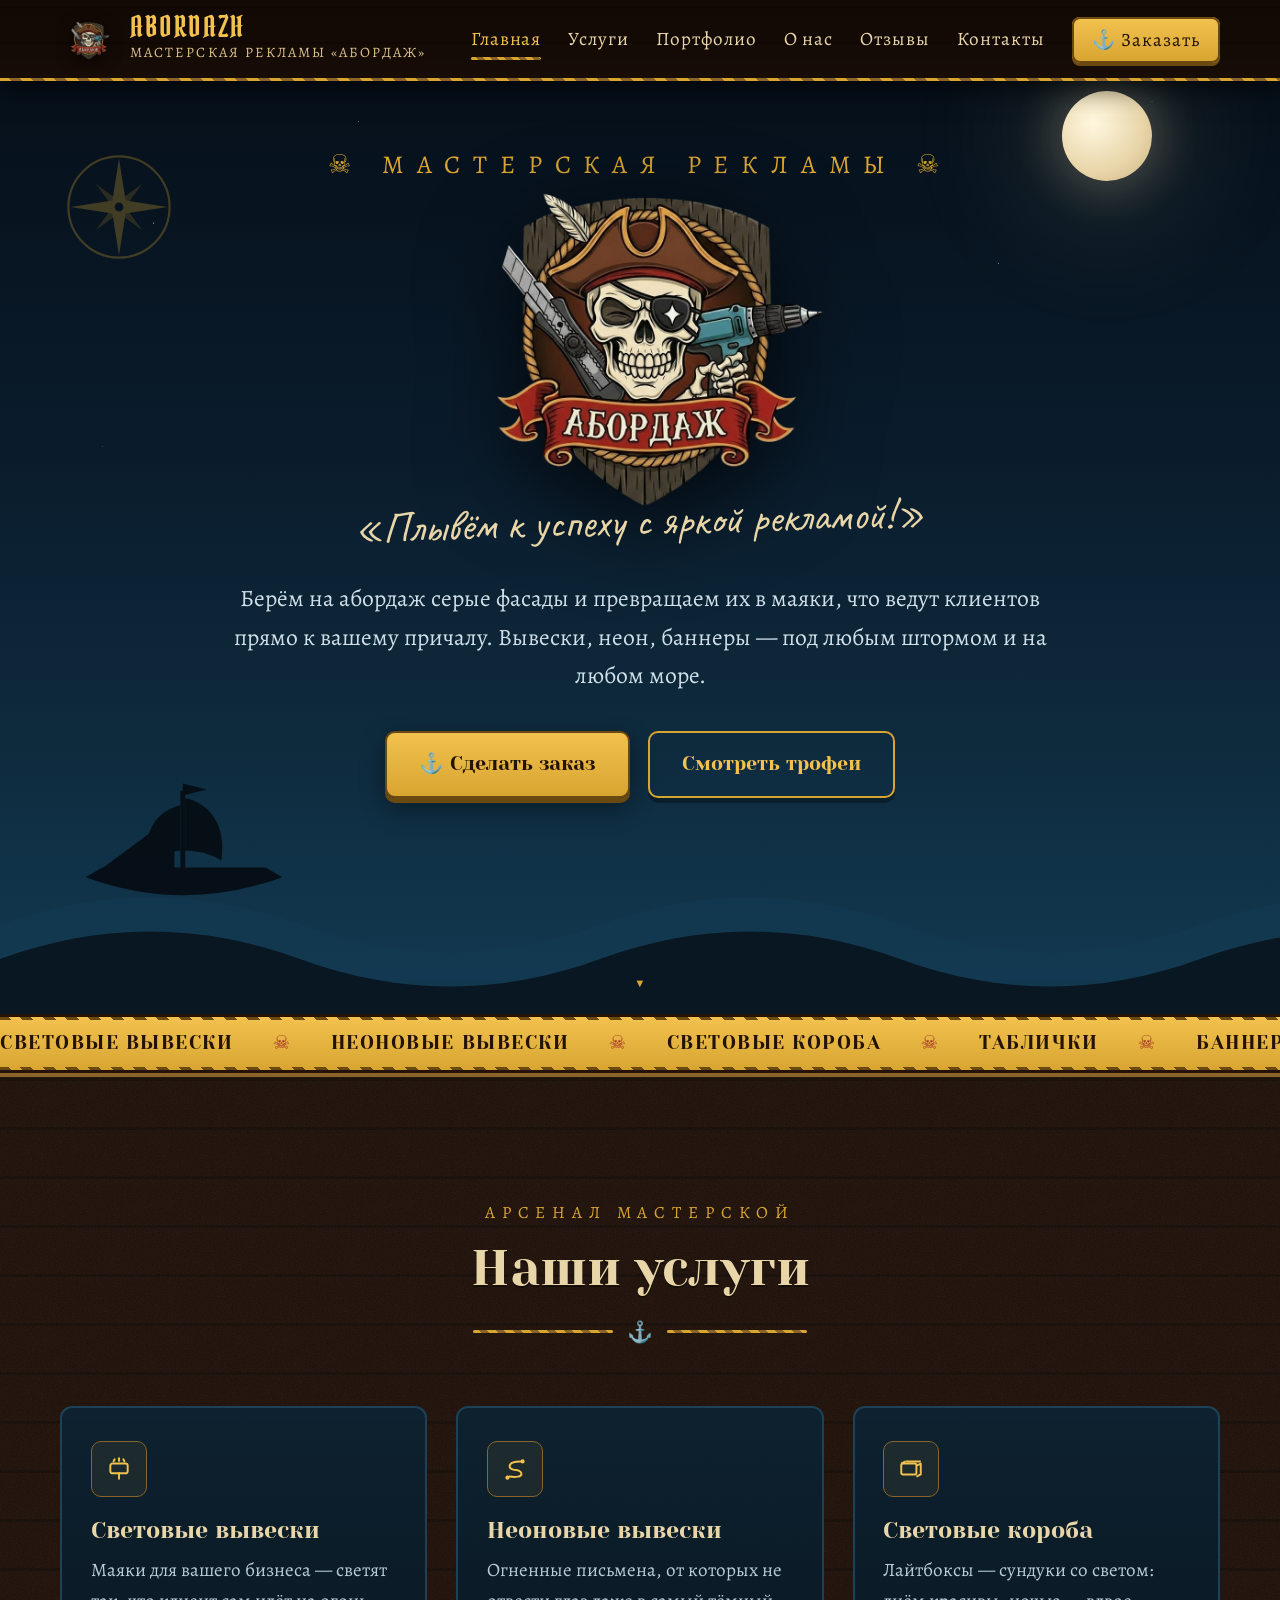
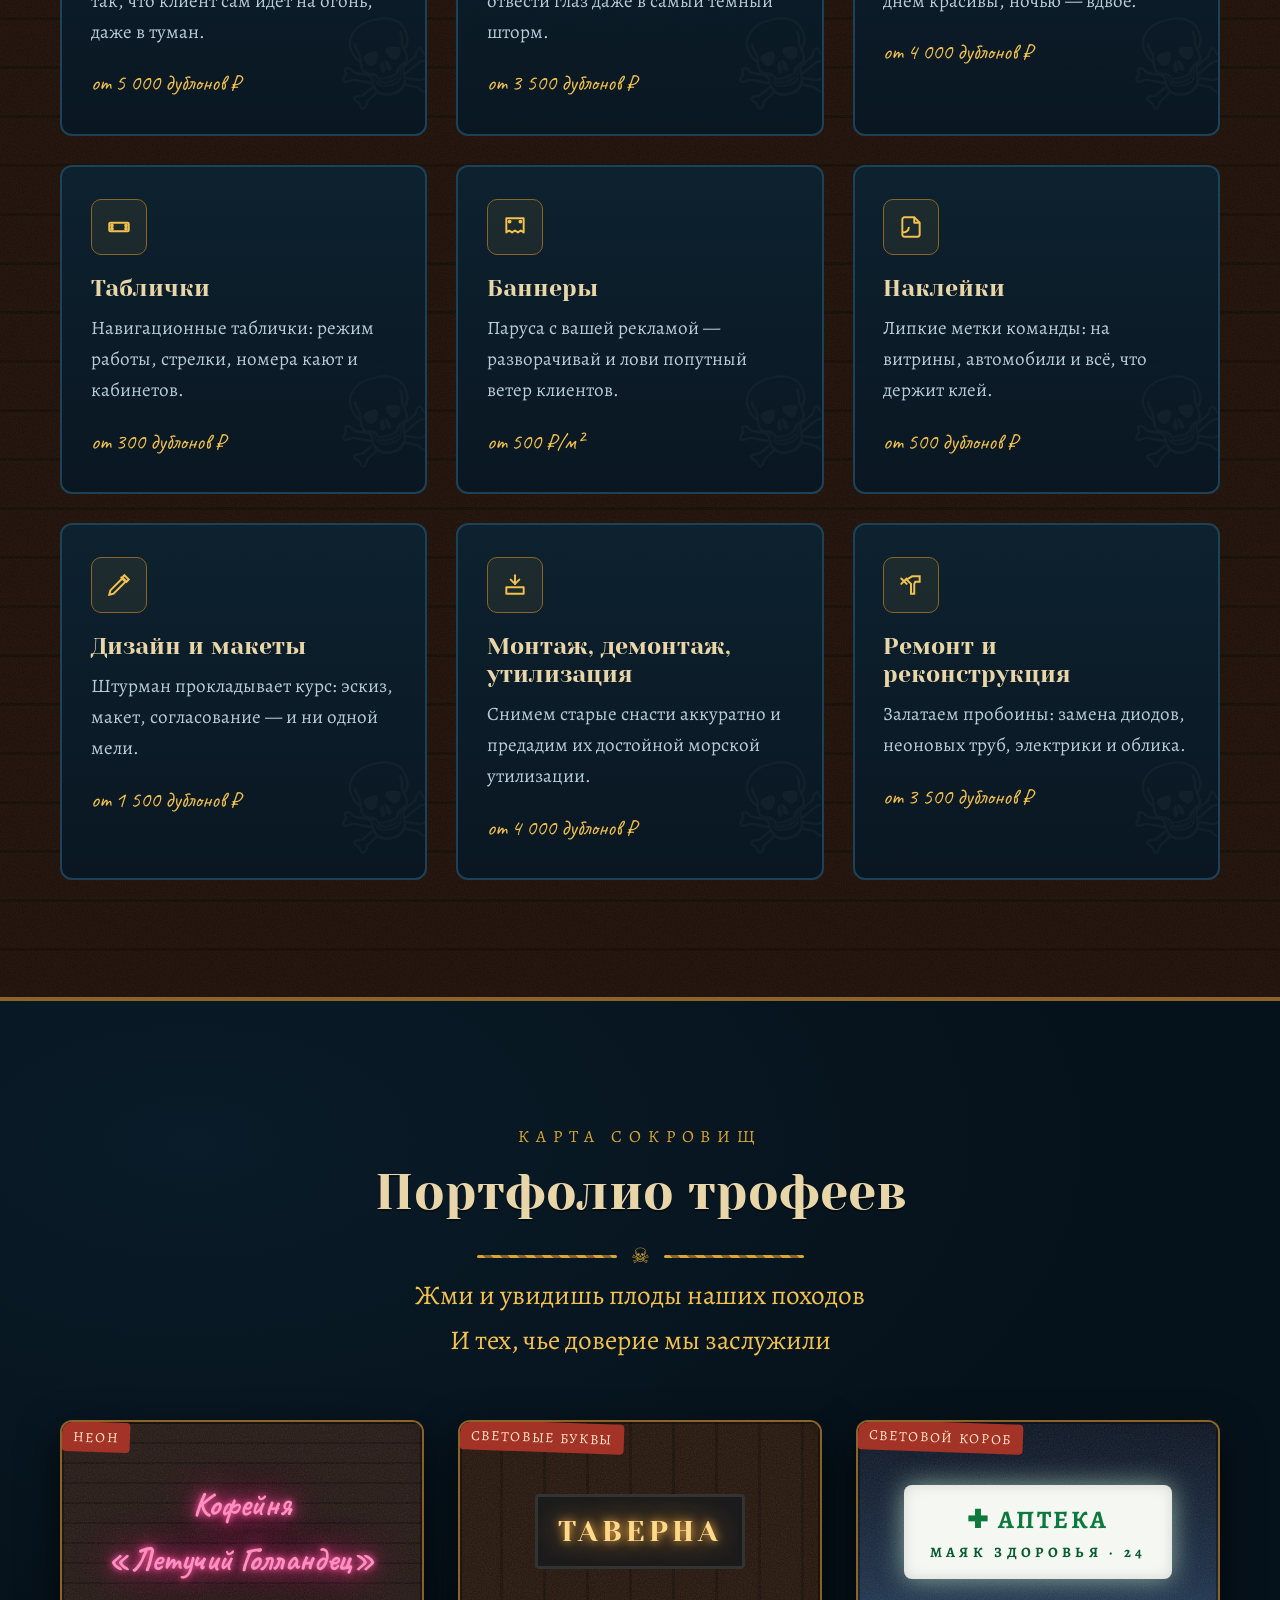
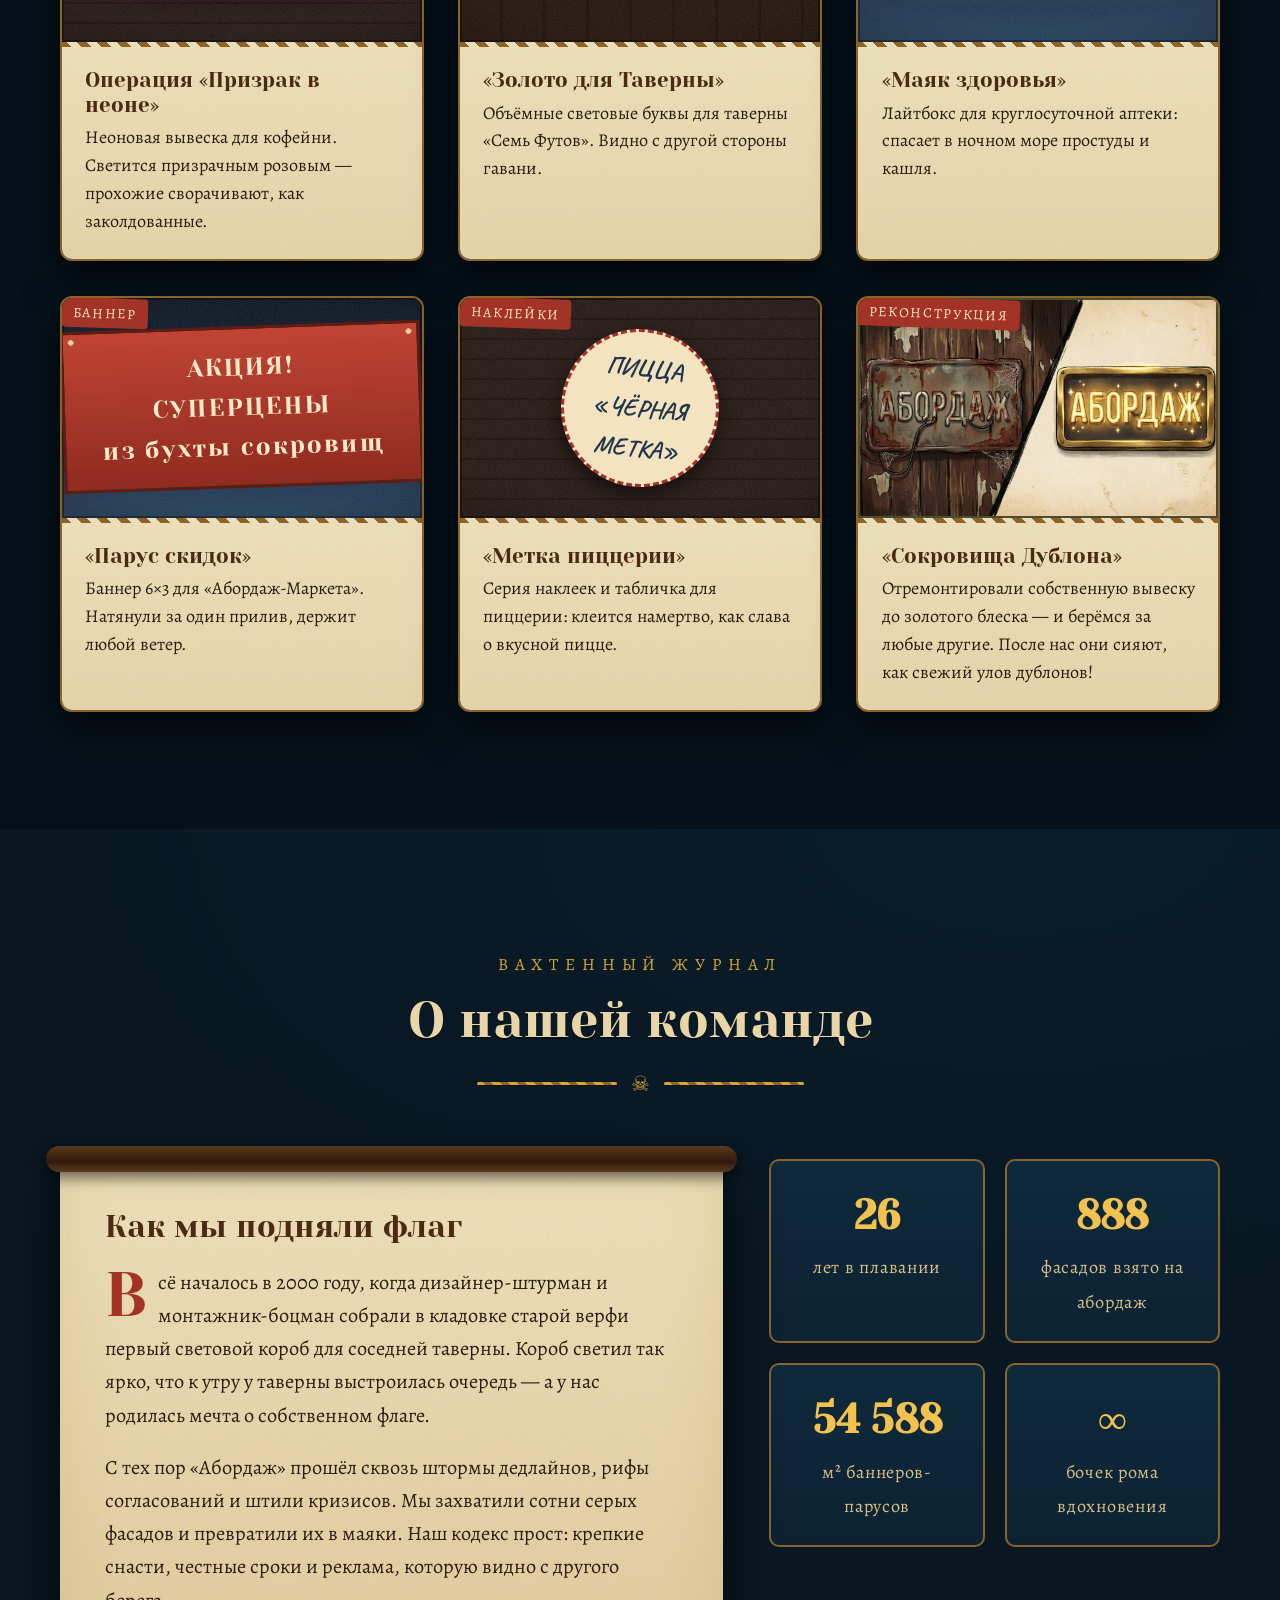
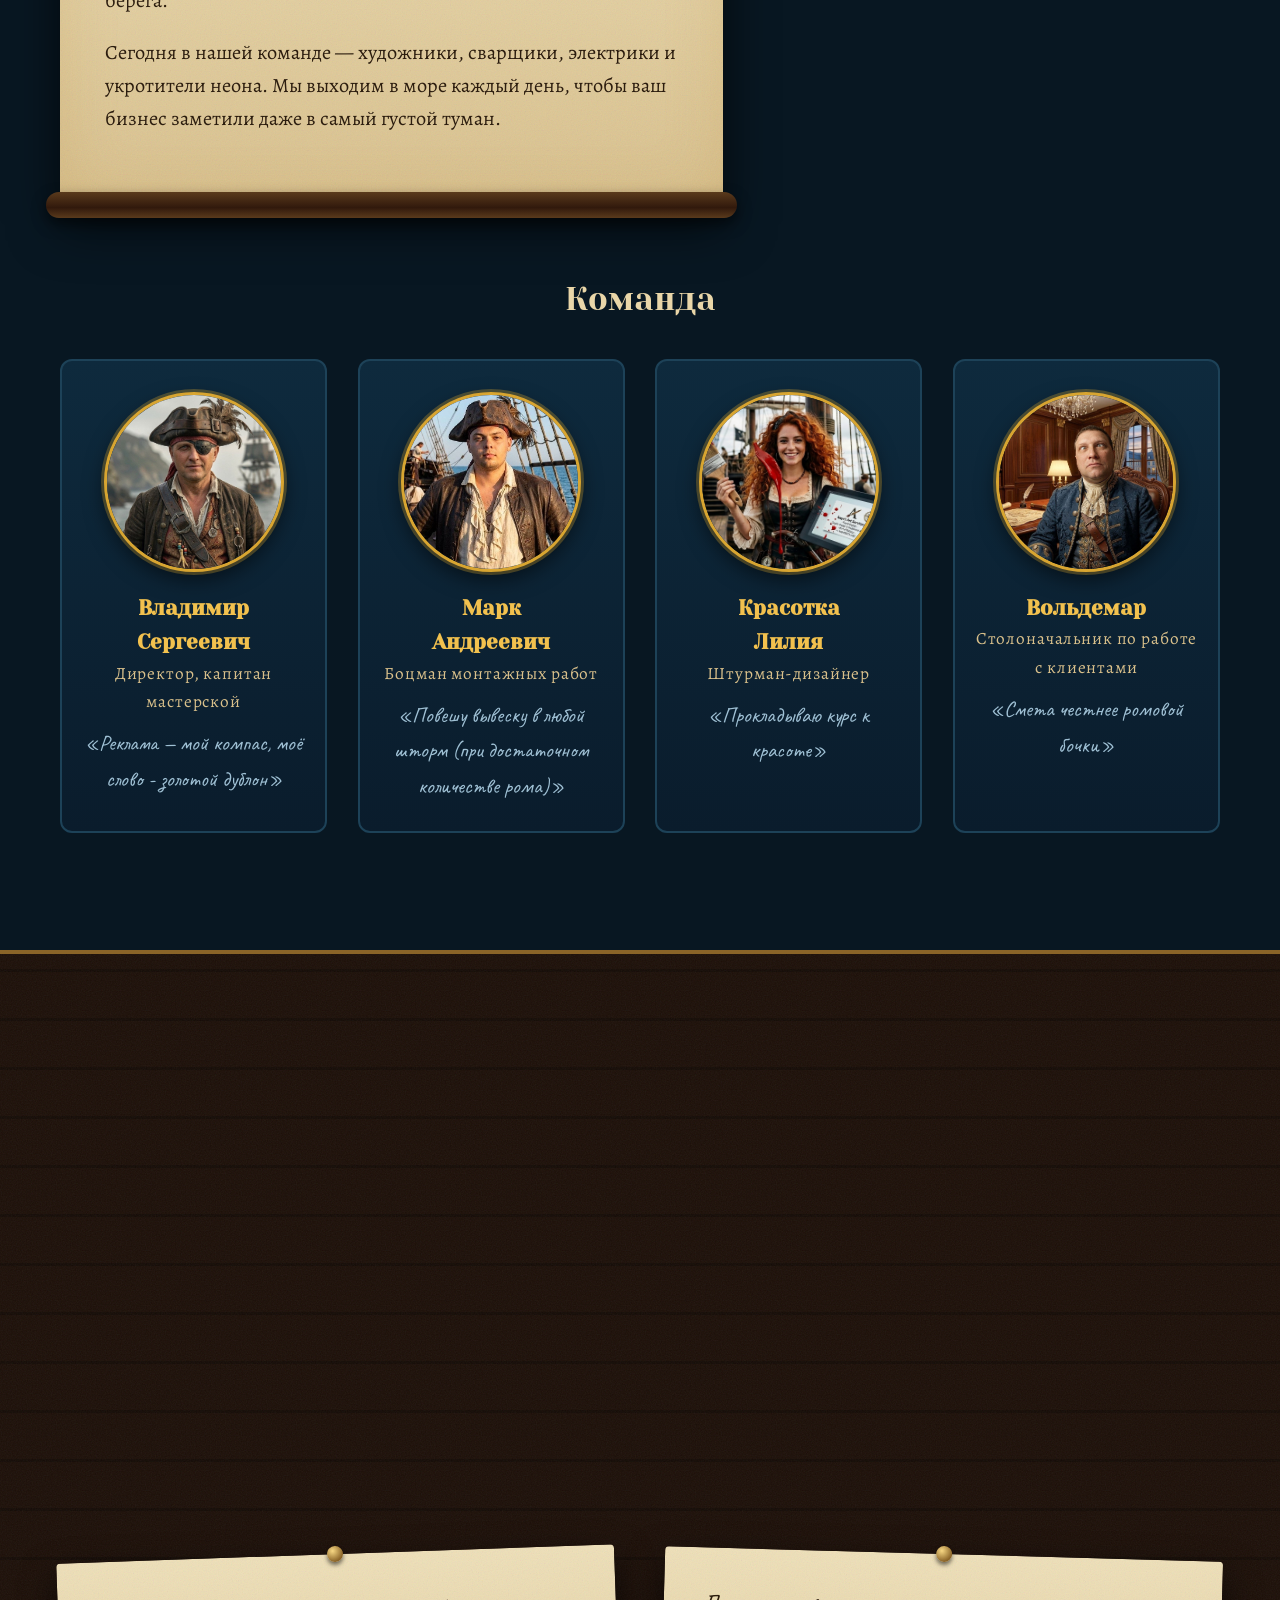
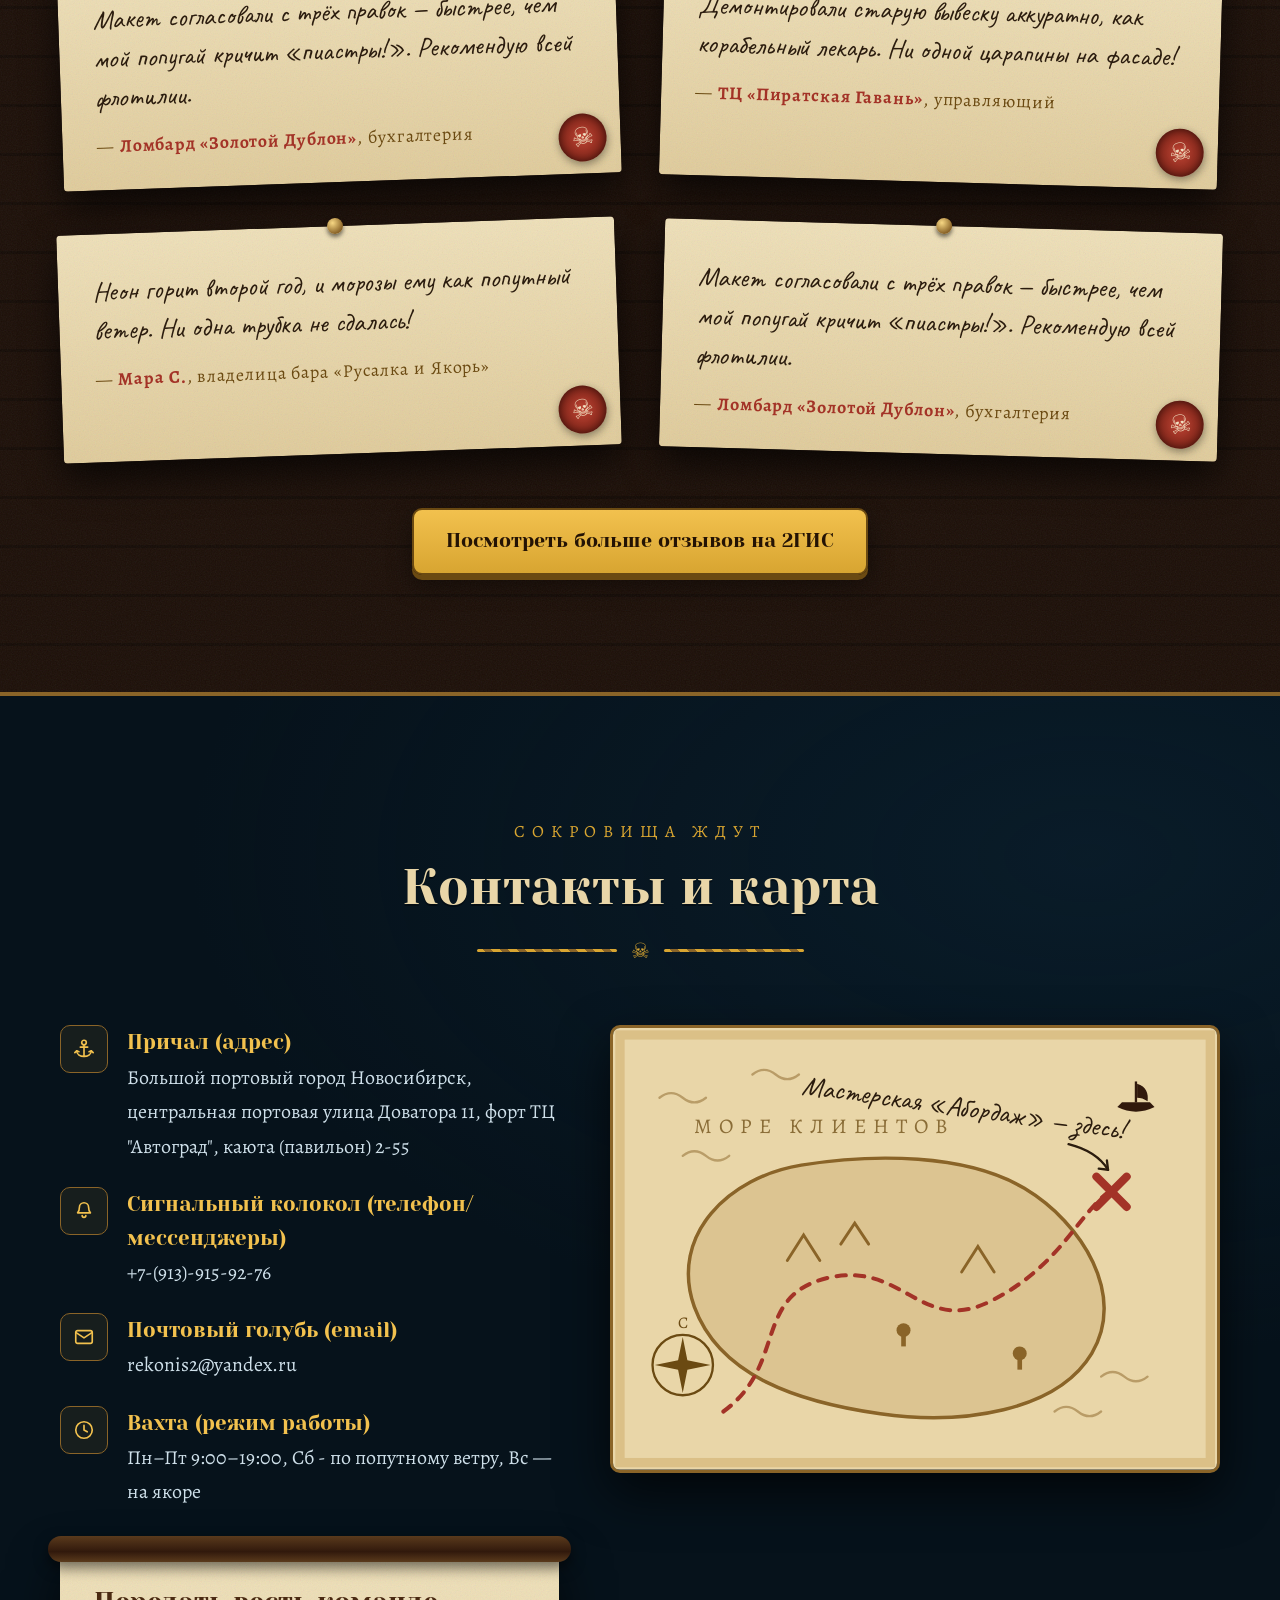
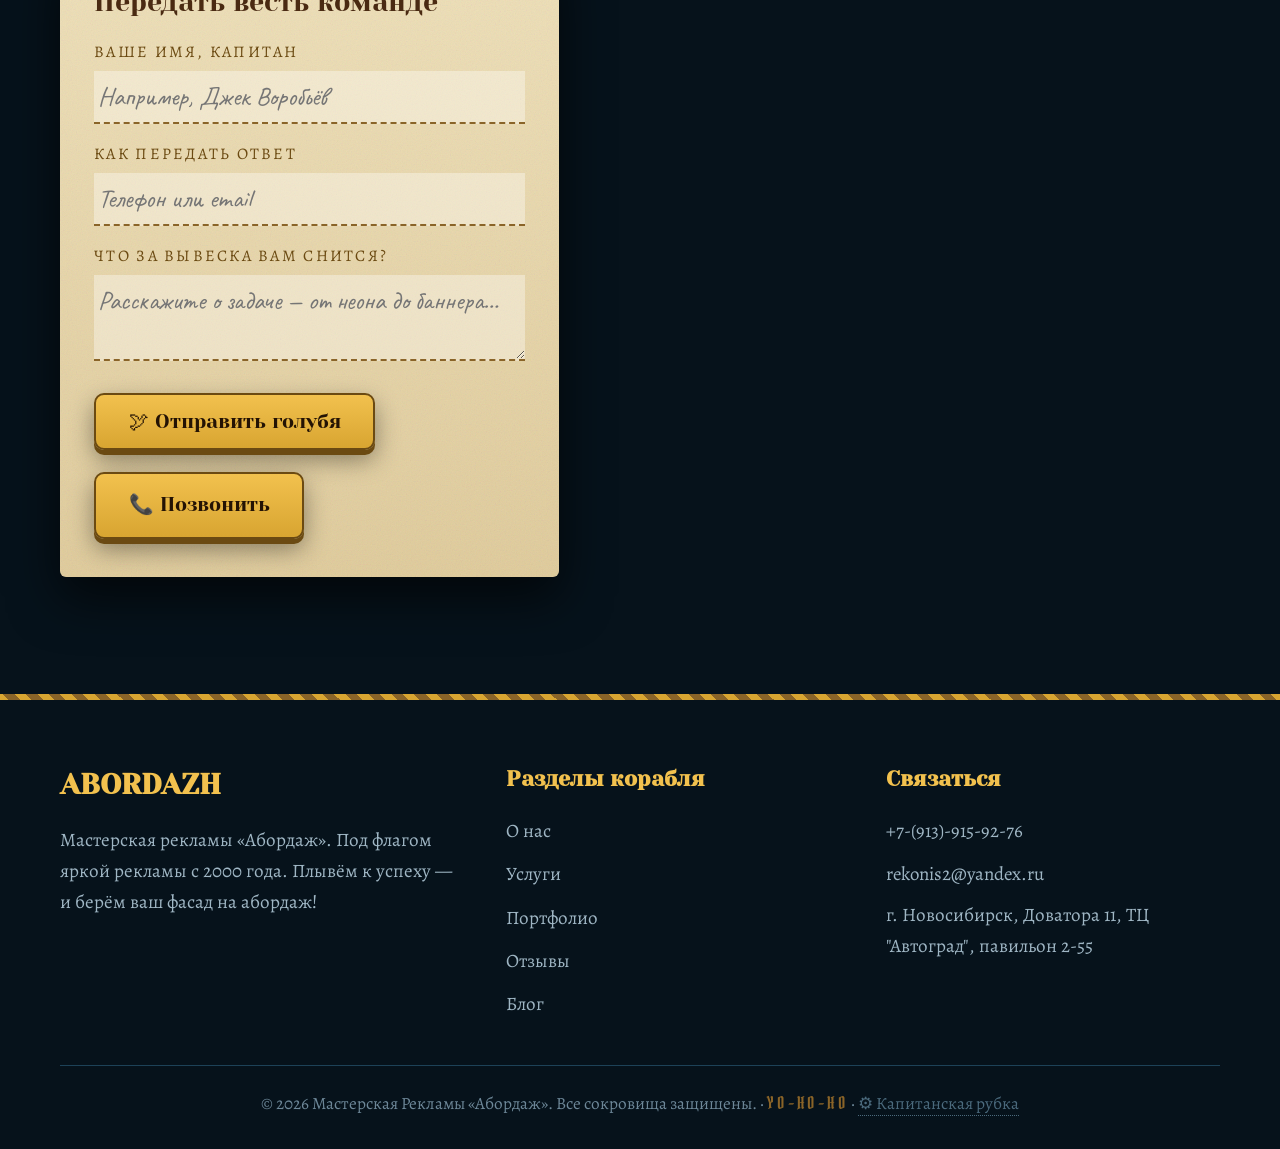
==== index.html @ 094017f4 "fix number in form" ====
<!DOCTYPE html>
<html lang="ru">
<head>
<meta charset="UTF-8">
<meta name="viewport" content="width=device-width, initial-scale=1.0">
<title>Мастерская Рекламы «Абордаж» — Плывём к успеху с яркой рекламой!</title>
<meta name="description" content="Световые вывески, неон, баннеры и дизайн. Мастерская рекламы «Абордаж» — берём ваш фасад на абордаж!">
<link rel="icon" href="img/logo.png">
<link rel="preconnect" href="https://fonts.googleapis.com">
<link rel="preconnect" href="https://fonts.gstatic.com" crossorigin>
<link href="https://fonts.googleapis.com/css2?family=Pirata+One&family=Yeseva+One&family=Alegreya:ital,wght@0,400;0,500;0,700;1,400&family=Caveat:wght@500;700&display=swap" rel="stylesheet">
<link rel="stylesheet" href="css/style.css">
</head>
<body>

<!-- ШАПКА -->
<header class="site-head">
  <nav class="nav container">
    <a href="#home" class="brand" aria-label="Абордаж — на главную">
      <img class="brand-img" src="img/logo.png" alt="Логотип «Абордаж»">
      <span class="brand-txt">
        <span class="brand-latin">ABORDAZH</span>
        <span class="brand-rus">Мастерская рекламы «Абордаж»</span>
      </span>
    </a>
    <button class="burger" id="burger" aria-label="Меню" aria-expanded="false"><span></span><span></span><span></span></button>
    <ul class="menu" id="menu">
      <li><a href="#home">Главная</a></li>
      <li><a href="#services">Услуги</a></li>
      <li><a href="#portfolio">Портфолио</a></li>
      <li><a href="#about">О&nbsp;нас</a></li>
      <li><a href="#reviews">Отзывы</a></li>
      <li><a href="#contacts">Контакты</a></li>
      <li class="menu-cta"><a href="#services">⚓&nbsp;Заказать</a></li>
    </ul>
  </nav>
</header>

<main>
<!-- ГЛАВНАЯ -->
<section class="hero" id="home">
  <div class="moon" aria-hidden="true"></div>
  <svg class="compass-hero" viewBox="0 0 100 100" aria-hidden="true">
    <circle cx="50" cy="50" r="46" fill="none" stroke="#d8a531" stroke-width="2"/>
    <path fill="#d8a531" d="M50 6 56 44 94 50 56 56 50 94 44 56 6 50 44 44Z"/>
    <path fill="#d8a531" opacity=".6" transform="rotate(45 50 50)" d="M50 20 54 46 80 50 54 54 50 80 46 54 20 50 46 46Z"/>
    <circle cx="50" cy="50" r="5" fill="#081722" stroke="#d8a531" stroke-width="2"/>
  </svg>
  <svg class="ship" viewBox="0 0 200 120" aria-hidden="true">
    <g fill="#060d13">
      <path d="M18 86Q100 116 182 86L168 78H32Z"/>
      <rect x="97" y="14" width="4" height="66"/>
      <path d="M101 20c26 6 34 30 30 52-10-6-20-8-30-8z"/>
      <path d="M97 26c-24 6-30 26-27 46 9-5 18-8 27-8z"/>
      <path d="M30 80 92 34V80Z"/>
      <path d="M99 8l20 5-20 5z"/>
    </g>
  </svg>
  <div class="hero-inner container">
    <div class="hero-copy">
      <div class="hero-over">☠&nbsp;Мастерская рекламы&nbsp;☠</div>
      <div class="hero-logo">
        <img src="img/logo.png" alt="Эмблема мастерской «Абордаж»: череп в пиратской шляпе с инструментами">
      </div>
      <p class="hero-slogan">«Плывём к успеху с яркой рекламой!»</p>
      <p class="lead">Берём на абордаж серые фасады и превращаем их в маяки, что ведут клиентов прямо к вашему причалу. Вывески, неон, баннеры — под любым штормом и на любом море.</p>
      <div class="hero-btns">
        <a class="btn" href="#services">⚓ Сделать заказ</a>
        <a class="btn ghost" href="#portfolio">Смотреть трофеи</a>
      </div>
    </div>
  </div>

  <div class="wave back" aria-hidden="true"></div>
  <div class="wave front" aria-hidden="true"></div>
  <div class="scroll-hint" aria-hidden="true">▼</div>
</section>

<!-- Бегущая строка -->
<div class="marquee" aria-hidden="true">
  <div class="marquee-track">
    <div class="marquee-group">
      <span>Световые вывески</span><i>☠</i><span>Неоновые вывески</span><i>☠</i><span>Световые короба</span><i>☠</i>
      <span>Таблички</span><i>☠</i><span>Баннеры</span><i>☠</i><span>Наклейки</span><i>☠</i>
      <span>Дизайн макетов</span><i>☠</i><span>Демонтаж</span><i>☠</i><span>Ремонт и реконструкция</span><i>☠</i>
    </div>
    <div class="marquee-group">
      <span>Световые вывески</span><i>☠</i><span>Неоновые вывески</span><i>☠</i><span>Световые короба</span><i>☠</i>
      <span>Таблички</span><i>☠</i><span>Баннеры</span><i>☠</i><span>Наклейки</span><i>☠</i>
      <span>Дизайн макетов</span><i>☠</i><span>Демонтаж</span><i>☠</i><span>Ремонт и реконструкция</span><i>☠</i>
    </div>
  </div>
</div>

<!-- УСЛУГИ -->
<section class="services" id="services">
  <div class="container">
    <div class="sec-head reveal">
      <span class="overline">арсенал мастерской</span>
      <h2>Наши услуги</h2>
      <div class="orn"><span></span>⚓<span></span></div>
    </div>
    <div class="srv-grid">
      <div class="srv reveal"><div class="ico"><svg width="26" height="26" viewBox="0 0 24 24" fill="none" stroke="currentColor" stroke-width="1.8" stroke-linecap="round"><rect x="4" y="7" width="16" height="9" rx="2"/><line x1="12" y1="16" x2="12" y2="21"/><line x1="8" y1="3" x2="7" y2="5"/><line x1="16" y1="3" x2="17" y2="5"/><line x1="12" y1="2" x2="12" y2="4.5"/></svg></div>
        <h3>Световые вывески</h3><p>Маяки для вашего бизнеса — светят так, что клиент сам идёт на огонь, даже в туман.</p><span class="price">от 5 000 дублонов ₽</span></div>
      <div class="srv reveal d1"><div class="ico"><svg width="26" height="26" viewBox="0 0 24 24" fill="none" stroke="currentColor" stroke-width="1.8" stroke-linecap="round"><path d="M17 5c-6 0-10 1.5-10 4.5S12 13 13 13s5 1 5 3.5S13 20 7 19"/><circle cx="19" cy="5" r="1"/><circle cx="5" cy="20" r="1"/></svg></div>
        <h3>Неоновые вывески</h3><p>Огненные письмена, от которых не отвести глаз даже в самый тёмный шторм.</p><span class="price">от 3 500 дублонов ₽</span></div>
      <div class="srv reveal d2"><div class="ico"><svg width="26" height="26" viewBox="0 0 24 24" fill="none" stroke="currentColor" stroke-width="1.8" stroke-linejoin="round"><rect x="3" y="7" width="14" height="10" rx="1.5"/><path d="M17 9l4-2v10l-4 2"/><line x1="3" y1="7" x2="7" y2="5"/><line x1="7" y1="5" x2="21" y2="5"/></svg></div>
        <h3>Световые короба</h3><p>Лайтбоксы — сундуки со светом: днём красивы, ночью — вдвое.</p><span class="price">от 4 000 дублонов ₽</span></div>
      <div class="srv reveal"><div class="ico"><svg width="26" height="26" viewBox="0 0 24 24" fill="none" stroke="currentColor" stroke-width="1.8"><rect x="3" y="8" width="18" height="8" rx="1"/><circle cx="5.5" cy="10.5" r=".8"/><circle cx="18.5" cy="10.5" r=".8"/><circle cx="5.5" cy="13.5" r=".8"/><circle cx="18.5" cy="13.5" r=".8"/></svg></div>
        <h3>Таблички</h3><p>Навигационные таблички: режим работы, стрелки, номера кают и кабинетов.</p><span class="price">от 300 дублонов ₽</span></div>
      <div class="srv reveal d1"><div class="ico"><svg width="26" height="26" viewBox="0 0 24 24" fill="none" stroke="currentColor" stroke-width="1.8" stroke-linejoin="round"><path d="M4 4h16v13l-2.7-1.8-2.6 1.8-2.7-1.8L9.3 17l-2.6-1.8L4 17z"/><circle cx="7" cy="7" r=".9"/><circle cx="17" cy="7" r=".9"/></svg></div>
        <h3>Баннеры</h3><p>Паруса с вашей рекламой — разворачивай и лови попутный ветер клиентов.</p><span class="price">от 500 ₽/м²</span></div>
      <div class="srv reveal d2"><div class="ico"><svg width="26" height="26" viewBox="0 0 24 24" fill="none" stroke="currentColor" stroke-width="1.8" stroke-linejoin="round"><path d="M4 5a2 2 0 0 1 2-2h9l5 5v11a2 2 0 0 1-2 2H6a2 2 0 0 1-2-2z"/><path d="M15 3v5h5"/><path d="M4 17c4 0 6-2 6-5"/></svg></div>
        <h3>Наклейки</h3><p>Липкие метки команды: на витрины, автомобили и всё, что держит клей.</p><span class="price">от 500 дублонов ₽</span></div>
      <div class="srv reveal"><div class="ico"><svg width="26" height="26" viewBox="0 0 24 24" fill="none" stroke="currentColor" stroke-width="1.8" stroke-linecap="round"><path d="M3 21l4-1 11-11-3-3L4 17z"/><path d="M14 5l3 3"/><path d="M17 3l4 4-2 2-4-4z"/></svg></div>
        <h3>Дизайн и макеты</h3><p>Штурман прокладывает курс: эскиз, макет, согласование — и ни одной мели.</p><span class="price">от 1 500 дублонов ₽</span></div>
      <div class="srv reveal d1"><div class="ico"><svg width="26" height="26" viewBox="0 0 24 24" fill="none" stroke="currentColor" stroke-width="1.8" stroke-linecap="round" stroke-linejoin="round"><path d="M12 3v8"/><path d="M8 7l4 4 4-4"/><path d="M4 14h16v6H4z"/></svg></div>
        <h3>Монтаж, демонтаж, утилизация</h3><p>Снимем старые снасти аккуратно и предадим их достойной морской утилизации.</p><span class="price">от 4 000 дублонов ₽</span></div>
      <div class="srv reveal d2"><div class="ico"><svg width="26" height="26" viewBox="0 0 24 24" fill="none" stroke="currentColor" stroke-width="1.8" stroke-linecap="round"><path d="M13 4h7v5h-4l-1 2v9h-3v-9l-4-4z"/><path d="M3 6l5 5"/><path d="M8 6L3 11"/></svg></div>
        <h3>Ремонт и реконструкция</h3><p>Залатаем пробоины: замена диодов, неоновых труб, электрики и облика.</p><span class="price">от 3 500 дублонов ₽</span></div>
    </div>
  </div>
</section>

<!-- ПОРТФОЛИО -->
<section class="portfolio" id="portfolio">
  <div class="container">
    <div class="sec-head reveal">
      <span class="overline">карта сокровищ</span>
      <h2>Портфолио трофеев</h2>
      <div class="orn"><span></span>☠<span></span></div>
      <a href="https://vk.ru">Жми и увидишь плоды наших походов<br>И тех, чье доверие мы заслужили</a>
    </div>
    <div class="works">
      <a href="#" target="_blank" class="work reveal">
        <span class="tag">Неон</span>
        <div class="scene scene-brick"><div class="sign neon-pink">Кофейня<br>«Летучий Голландец»</div></div>
        <div class="work-cap"><h3>Операция «Призрак в неоне»</h3><p>Неоновая вывеска для кофейни. Светится призрачным розовым — прохожие сворачивают, как заколдованные.</p></div>
      </a>
      <a href="#" target="_blank" class="work reveal d1">
        <span class="tag">Световые буквы</span>
        <div class="scene scene-wood"><div class="sign sign-letters">ТАВЕРНА</div></div>
        <div class="work-cap"><h3>«Золото для Таверны»</h3><p>Объёмные световые буквы для таверны «Семь Футов». Видно с другой стороны гавани.</p></div>
      </a>
      <a href="#" target="_blank" class="work reveal d2">
        <span class="tag">Световой короб</span>
        <div class="scene scene-night"><div class="sign lightbox">✚ АПТЕКА<small>МАЯК ЗДОРОВЬЯ · 24</small></div></div>
        <div class="work-cap"><h3>«Маяк здоровья»</h3><p>Лайтбокс для круглосуточной аптеки: спасает в ночном море простуды и кашля.</p></div>
      </a>
      <a href="#" target="_blank" class="work reveal">
        <span class="tag">Баннер</span>
        <div class="scene scene-night"><div class="sign banner-sign">АКЦИЯ! СУПЕРЦЕНЫ<br>из бухты сокровищ</div></div>
        <div class="work-cap"><h3>«Парус скидок»</h3><p>Баннер 6×3 для «Абордаж-Маркета». Натянули за один прилив, держит любой ветер.</p></div>
      </a>
      <a href="#" target="_blank" class="work reveal d1">
        <span class="tag">Наклейки</span>
        <div class="scene scene-brick"><div class="sign sticker">ПИЦЦА<br>«ЧЁРНАЯ МЕТКА»</div></div>
        <div class="work-cap"><h3>«Метка пиццерии»</h3><p>Серия наклеек и табличка для пиццерии: клеится намертво, как слава о вкусной пицце.</p></div>
      </a>
      <a href="#" target="_blank" class="work reveal d2">
        <span class="tag">Реконструкция</span>
        <img class="srv-img-compare" src="img/repair-compare.jpg" alt="Ремонт и реконструкция вывесок: до и после">
        <div class="work-cap"><h3>«Сокровища Дублона»</h3><p>Отремонтировали собственную вывеску до золотого блеска — и берёмся за любые другие. После нас они сияют, как свежий улов дублонов!</p></div>
      </a>
    </div>
  </div>
</section>

<!-- О НАС -->
<section class="about" id="about">
  <div class="container">
    <div class="sec-head reveal">
      <span class="overline">вахтенный журнал</span>
      <h2>О нашей команде</h2>
      <div class="orn"><span></span>☠<span></span></div>
    </div>
    <div class="about-grid">
      <div class="scroll-paper reveal">
        <h3>Как мы подняли флаг</h3>
        <p>Всё началось в 2000 году, когда дизайнер-штурман и монтажник-боцман собрали в кладовке старой верфи первый световой короб для соседней таверны. Короб светил так ярко, что к утру у таверны выстроилась очередь — а у нас родилась мечта о собственном флаге.</p>
        <p>С тех пор «Абордаж» прошёл сквозь штормы дедлайнов, рифы согласований и штили кризисов. Мы захватили сотни серых фасадов и превратили их в маяки. Наш кодекс прост: крепкие снасти, честные сроки и реклама, которую видно с другого берега.</p>
        <p>Сегодня в нашей команде — художники, сварщики, электрики и укротители неона. Мы выходим в море каждый день, чтобы ваш бизнес заметили даже в самый густой туман.</p>
      </div>
      <div class="stats reveal d1">
        <div class="stat"><b>26</b><span>лет в плавании</span></div>
        <div class="stat"><b>888</b><span>фасадов взято на абордаж</span></div>
        <div class="stat"><b>54 588</b><span>м² баннеров-парусов</span></div>
        <div class="stat"><b>∞</b><span>бочек рома вдохновения</span></div>
      </div>
    </div>

    <h3 class="team-title reveal">Команда</h3>
    <div class="team">
      <div class="mate reveal">
        <div class="avatar-wrapper">
          <img src="/img/captain_avatar.jpg" alt="Владимир Сергеевич" class="avatar-img">
        </div>
        <h4>Владимир Сергеевич</h4>
        <div class="role">Директор, капитан мастерской</div>
        <div class="quote">«Реклама — мой компас, моё слово - золотой дублон»</div>
      </div>
      <div class="mate reveal d1">
        <div class="avatar-wrapper">
          <img src="/img/installer_avatar.jpg" alt="Марк Андреевич" class="avatar-img">
        </div>
        <h4>Марк<br>Андреевич</h4>
        <div class="role">Боцман монтажных работ</div>
        <div class="quote">«Повешу вывеску в любой шторм (при достаточном количестве рома)»</div>
      </div>
      <div class="mate reveal d2">
        <div class="avatar-wrapper">
          <img src="/img/designer_avatar.png" alt="Красотка Лилия" class="avatar-img">
        </div>
        <h4>Красотка<br>Лилия</h4>
        <div class="role">Штурман-дизайнер</div>
        <div class="quote">«Прокладываю курс к красоте»</div>
      </div>
      <div class="mate reveal d3">
        <div class="avatar-wrapper">
          <img src="/img/client_master_avatar.jpg" alt="Вольдемар" class="avatar-img">
        </div>
        <h4>Вольдемар</h4>
        <div class="role">Столоначальник по работе с клиентами</div>
        <div class="quote">«Смета честнее ромовой бочки»</div>
      </div>
    </div>
  </div>
</section>

<!-- ОТЗЫВЫ -->
<section class="reviews" id="reviews">
  <div class="container">
    <div class="sec-head reveal">
      <span class="overline">пиратские записки</span>
      <h2>Отзывы с кораблей клиентов</h2>
      <div class="orn"><span></span>☠<span></span></div>
    </div>
    <div class="notes">
      <blockquote class="note reveal">Ребята взяли мой фасад на абордаж — теперь очередь из клиентов, как за ромовой раздачей в пятницу!
        <span class="who">— <b>И. Флинт</b>, капитан кофейни «Летучий Голландец»</span></blockquote>
      <blockquote class="note reveal d1">Неон горит второй год, и морозы ему как попутный ветер. Ни одна трубка не сдалась!
        <span class="who">— <b>Мара С.</b>, владелица бара «Русалка и Якорь»</span></blockquote>
      <blockquote class="note reveal d2">Макет согласовали с трёх правок — быстрее, чем мой попугай кричит «пиастры!». Рекомендую всей флотилии.
        <span class="who">— <b>Ломбард «Золотой Дублон»</b>, бухгалтерия</span></blockquote>
      <blockquote class="note reveal d3">Демонтировали старую вывеску аккуратно, как корабельный лекарь. Ни одной царапины на фасаде!
        <span class="who">— <b>ТЦ «Пиратская Гавань»</b>, управляющий</span></blockquote>
      <blockquote class="note reveal d1">Неон горит второй год, и морозы ему как попутный ветер. Ни одна трубка не сдалась!
        <span class="who">— <b>Мара С.</b>, владелица бара «Русалка и Якорь»</span></blockquote>
      <blockquote class="note reveal d2">Макет согласовали с трёх правок — быстрее, чем мой попугай кричит «пиастры!». Рекомендую всей флотилии.
        <span class="who">— <b>Ломбард «Золотой Дублон»</b>, бухгалтерия</span></blockquote>
    </div>
    <a class="reviews-more btn" href="https://go.2gis.com/EZPWv" target="_blank">Посмотреть больше отзывов на 2ГИС</a>
  </div>
</section>


<!-- КОНТАКТЫ -->
<section class="contacts" id="contacts">
  <div class="container">
    <div class="sec-head reveal">
      <span class="overline">сокровища ждут</span>
      <h2>Контакты и карта</h2>
      <div class="orn"><span></span>☠<span></span></div>
    </div>
    <div class="con-grid">
      <div class="reveal">
        <ul class="con-list">
          <li><span class="ico"><svg width="22" height="22" viewBox="0 0 24 24" fill="none" stroke="currentColor" stroke-width="1.8" stroke-linecap="round"><circle cx="12" cy="5" r="2.5"/><line x1="12" y1="7.5" x2="12" y2="20"/><line x1="8" y1="10" x2="16" y2="10"/><path d="M4 14c0 4 4 6 8 6s8-2 8-6"/><path d="M4 14l-2 2M4 14l2.5 1M20 14l2 2M20 14l-2.5 1"/></svg></span>
            <div><b>Причал (адрес)</b><span> Большой портовый город Новосибирск, центральная портовая улица Доватора 11, форт ТЦ "Автоград", каюта (павильон) 2-55</span></div></li>
          <li><span class="ico"><svg width="22" height="22" viewBox="0 0 24 24" fill="none" stroke="currentColor" stroke-width="1.8" stroke-linecap="round" stroke-linejoin="round"><path d="M12 3a5 5 0 0 1 5 5c0 4 1.5 5.5 2 6H5c.5-.5 2-2 2-6a5 5 0 0 1 5-5z"/><path d="M10 17a2 2 0 0 0 4 0"/></svg></span>
            <div><b>Сигнальный колокол (телефон/мессенджеры)</b><span>+7-(913)-915-92-76</span></div></li>
          <li><span class="ico"><svg width="22" height="22" viewBox="0 0 24 24" fill="none" stroke="currentColor" stroke-width="1.8" stroke-linejoin="round"><rect x="3" y="5" width="18" height="14" rx="2"/><path d="M3 7l9 6 9-6"/></svg></span>
            <div><b>Почтовый голубь (email)</b><span>rekonis2@yandex.ru</span></div></li>
          <li><span class="ico"><svg width="22" height="22" viewBox="0 0 24 24" fill="none" stroke="currentColor" stroke-width="1.8" stroke-linecap="round"><circle cx="12" cy="12" r="9"/><path d="M12 7v5l3.5 2"/></svg></span>
            <div><b>Вахта (режим работы)</b><span>Пн–Пт 9:00–19:00, Сб - по попутному ветру, Вс — на якоре</span></div></li>
        </ul>
        <form class="con-form" id="conForm" novalidate>
          <h3>Передать весть команде</h3>
          <label for="fName">Ваше имя, капитан</label>
          <input id="fName" type="text" placeholder="Например, Джек Воробьёв" required>
          <label for="fTel">Как передать ответ</label>
          <input id="fTel" type="text" placeholder="Телефон или email" required>
          <label for="fMsg">Что за вывеска вам снится?</label>
          <textarea id="fMsg" placeholder="Расскажите о задаче — от неона до баннера…"></textarea>
          <button class="btn" type="submit">🕊 Отправить голубя</button>
          <a class="btn call-btn" href="tel:+79139159276">📞 Позвонить</a>
          <div class="form-ok" id="formOk">Голубь выпущен! Весть записана в судовой журнал — ответим в течение одного прилива. ⚓</div>
        </form>
      </div>
      <div class="map-wrap reveal d1">
        <svg viewBox="0 0 520 380" role="img" aria-label="Пиратская карта с маршрутом до мастерской «Абордаж»">
          <rect width="520" height="380" fill="#e9d6a8"/>
          <rect x="6" y="6" width="508" height="368" fill="none" stroke="#b98a3c" stroke-width="8" opacity=".3"/>
          <g stroke="#8a6428" stroke-width="2" fill="none" opacity=".5" stroke-linecap="round">
            <path d="M40 60q10-8 20 0t20 0"/><path d="M120 40q10-8 20 0t20 0"/>
            <path d="M60 110q10-8 20 0t20 0"/><path d="M420 300q10-8 20 0t20 0"/>
            <path d="M380 330q10-8 20 0t20 0"/>
          </g>
          <text x="70" y="90" font-family="Alegreya,serif" font-size="18" letter-spacing="6" fill="#6b4a12" opacity=".75">МОРЕ КЛИЕНТОВ</text>
          <path d="M70 240c-22-62 30-112 92-122s142-10 192 20 88 92 58 142-112 62-182 52-138-32-160-92z" fill="#dcc491" stroke="#8a6428" stroke-width="3"/>
          <g stroke="#8a6428" stroke-width="2.5" fill="none" stroke-linecap="round">
            <path d="M150 200l14-22 14 22"/><path d="M196 186l12-18 12 18"/><path d="M300 210l14-22 14 22"/>
          </g>
          <g fill="#8a6428"><circle cx="250" cy="260" r="6"/><rect x="248" y="264" width="4" height="10"/><circle cx="350" cy="280" r="6"/><rect x="348" y="284" width="4" height="10"/></g>
          <path d="M95 330C150 290 120 230 185 215S265 265 325 235 400 160 428 140" fill="none" stroke="#a33327" stroke-width="3.5" stroke-dasharray="8 8" stroke-linecap="round"/>
          <g stroke="#a33327" stroke-width="7" stroke-linecap="round">
            <line x1="416" y1="128" x2="442" y2="154"/><line x1="442" y1="128" x2="416" y2="154"/>
          </g>
          <!-- Подпись сдвинута левее + стрелка к кресту -->
          <text x="300" y="76" text-anchor="middle" font-family="Caveat,cursive" font-size="24" fill="#2b1c0e" transform="rotate(8 300 78)">Мастерская «Абордаж» — здесь!</text>
          <path d="M392 100Q416 106 426 122" fill="none" stroke="#2b1c0e" stroke-width="2" stroke-linecap="round"/>
          <path d="M426 122l-8-1M426 122l-1-8" fill="none" stroke="#2b1c0e" stroke-width="2" stroke-linecap="round"/>
          <g transform="translate(60,290)">
            <circle r="26" fill="none" stroke="#6b4a12" stroke-width="2"/>
            <path fill="#6b4a12" d="M0-24 4-4 24 0 4 4 0 24 -4 4 -24 0 -4-4Z"/>
            <text y="-32" text-anchor="middle" font-family="Alegreya,serif" font-size="14" fill="#6b4a12">С</text>
          </g>
          <g transform="translate(450,60)" fill="#31190c">
            <path d="M-16 8Q0 16 16 8L12 4H-12Z"/><rect x="-1" y="-14" width="2" height="18"/><path d="M1-12c8 2 10 9 9 15-3-2-6-3-9-3z"/>
          </g>
        </svg>
      </div>
    </div>
  </div>
</section>
</main>

<!-- ПОДВАЛ -->
<footer>
  <div class="container">
    <div class="foot-grid">
      <div>
        <h4 class="latin" style="font-size:1.6rem">ABORDAZH</h4>
        <p>Мастерская рекламы «Абордаж». Под флагом яркой рекламы с 2000 года. Плывём к успеху — и берём ваш фасад на абордаж!</p>
      </div>
      <div>
        <h4>Разделы корабля</h4>
        <ul>
          <li><a href="#about">О нас</a></li>
          <li><a href="#services">Услуги</a></li>
          <li><a href="#portfolio">Портфолио</a></li>
          <li><a href="#reviews">Отзывы</a></li>
          <li><a href="#blog">Блог</a></li>
        </ul>
      </div>
      <div>
        <h4>Связаться</h4>
        <ul>
          <li><a href="tel:+79139159276">+7-(913)-915-92-76</a></li>
          <li><a href="mailto:rekonis2@yandex.ru">rekonis2@yandex.ru</a></li>
          <li><p>г. Новосибирск, Доватора 11, ТЦ "Автоград", павильон 2-55</p></li>
        </ul>
      </div>
    </div>
    <div class="foot-bottom">© <span id="year">2026</span> Мастерская Рекламы «Абордаж». Все сокровища защищены. · <span class="latin">YO-HO-HO</span> · <a href="admin.html" class="admin-mini">⚙ Капитанская рубка</a></div>
  </div>
</footer>

<button id="toTop" aria-label="Наверх" title="Поднять якорь!">⚓</button>

<script src="js/main.js?v=2"></script>
</body>
</html>
---- css/style.css ----
/* ============ БАЗА ============ */
:root{
  --sea-950:#06121b; --sea-900:#081722; --sea-800:#0c2231; --sea-700:#123a52;
  --wood-900:#241208; --wood-800:#31190c; --wood-700:#422412;
  --gold:#d8a531; --gold-bright:#f2c14e; --gold-dim:#8a6428;
  --parchment:#e9d6a8; --parchment-dark:#d9c08b; --ink:#2b1c0e;
  --red:#a33327; --red-bright:#c04434;
  --noise:url("data:image/svg+xml,%3Csvg xmlns='http://www.w3.org/2000/svg' width='240' height='240'%3E%3Cfilter id='n'%3E%3CfeTurbulence type='fractalNoise' baseFrequency='0.8' numOctaves='2' stitchTiles='stitch'/%3E%3C/filter%3E%3Crect width='240' height='240' filter='url(%23n)' opacity='0.14'/%3E%3C/svg%3E");
}
*{margin:0;padding:0;box-sizing:border-box}
html{scroll-behavior:smooth;scroll-padding-top:92px;font-size:18px} /* крупный базовый шрифт */
body{font-family:'Alegreya',serif;font-size:1.15rem;color:var(--parchment);background:var(--sea-900);overflow-x:hidden;line-height:1.65}
[hidden]{display:none!important}
::selection{background:var(--gold);color:var(--sea-950)}
::-webkit-scrollbar{width:12px}
::-webkit-scrollbar-track{background:var(--sea-950)}
::-webkit-scrollbar-thumb{background:linear-gradient(var(--gold-dim),var(--wood-800));border-radius:6px;border:2px solid var(--sea-950)}
img,svg{display:block;max-width:100%}
a{color:var(--gold-bright);text-decoration:none}
h1,h2,h3{font-family:'Yeseva One',serif;font-weight:400;line-height:1.2}
.container{width:min(1160px,92%);margin:0 auto}
.latin{font-family:'Pirata One',cursive}

/* Появление при скролле */
.reveal{opacity:0;transform:translateY(28px);transition:opacity .7s ease,transform .7s ease}
.reveal.in{opacity:1;transform:none}
.d1{transition-delay:.1s}.d2{transition-delay:.2s}.d3{transition-delay:.3s}.d4{transition-delay:.4s}

/* Заголовки секций */
.sec-head{text-align:center;margin-bottom:3.2rem}
.sec-head a{font-size:1.5rem;}
.sec-head a:hover{text-decoration: underline;}
.overline{display:inline-block;letter-spacing:.4em;text-transform:uppercase;font-size:.95rem;color:var(--gold);margin-bottom:.6rem}
.sec-head h2{font-size:clamp(1.9rem,4vw,2.8rem);color:var(--parchment);text-shadow:0 2px 0 #00000066}
.orn{display:flex;align-items:center;justify-content:center;gap:14px;margin-top:.9rem;color:var(--gold)}
.orn span{height:3px;width:min(140px,22vw);border-radius:3px;background:repeating-linear-gradient(45deg,var(--gold) 0 6px,var(--gold-dim) 6px 12px)}

/* Кнопки */
.btn{display:inline-block;font-family:'Yeseva One',serif;font-size:1.1rem;color:#241304;
  background:linear-gradient(#f2c14e,#d8a531);border:2px solid #6b4a12;border-radius:10px;
  padding:.85rem 1.8rem;box-shadow:0 5px 0 #6b4a12,0 10px 24px #00000066;cursor:pointer;
  transition:transform .18s ease,box-shadow .18s ease,filter .18s ease}
.btn:hover{transform:translateY(3px) rotate(-1deg);box-shadow:0 2px 0 #6b4a12,0 6px 16px #00000066;filter:brightness(1.06)}
.btn.ghost{background:transparent;color:var(--gold-bright);border-color:var(--gold);box-shadow:0 5px 0 #00000055}
.btn.ghost:hover{box-shadow:0 2px 0 #00000055;background:#d8a53114}

/* ============ ШАПКА ============ */
.site-head{position:fixed;inset:0 0 auto 0;z-index:100;
  background:linear-gradient(#000000a8,#00000088),repeating-linear-gradient(0deg,var(--wood-800) 0 34px,var(--wood-900) 34px 36px);
  border-bottom:3px solid var(--gold-dim);box-shadow:0 6px 24px #000000aa}
.site-head::after{content:'';position:absolute;left:0;right:0;bottom:-3px;height:3px;
  background:repeating-linear-gradient(45deg,var(--gold) 0 8px,var(--gold-dim) 8px 16px)}
.nav{display:flex;align-items:center;justify-content:space-between;gap:1rem;padding:.6rem 0}
.brand{display:flex;align-items:center;gap:.8rem}
.brand-img{width:56px;height:56px;object-fit:contain;transition:transform .35s ease;filter:drop-shadow(0 4px 8px #000a)}
.brand:hover .brand-img{transform:rotate(-8deg) scale(1.08)}
.brand-latin{display:block;font-family:'Pirata One',cursive;font-size:1.6rem;color:var(--gold-bright);letter-spacing:.06em;line-height:1}
.brand-rus{display:block;font-size:.8rem;letter-spacing:.14em;text-transform:uppercase;color:var(--parchment-dark)}
.menu{display:flex;align-items:center;gap:1.5rem;list-style:none}
.menu a{position:relative;color:var(--parchment);font-size:1.05rem;letter-spacing:.05em;padding:.3rem 0;transition:color .25s}
.menu a::after{content:'';position:absolute;left:0;bottom:-2px;height:3px;width:0;border-radius:2px;
  background:repeating-linear-gradient(45deg,var(--gold) 0 5px,var(--gold-dim) 5px 10px);transition:width .3s ease}
.menu a:hover,.menu a.active{color:var(--gold-bright)}
.menu a:hover::after,.menu a.active::after{width:100%}
.menu .menu-cta a{color:#241304;background:linear-gradient(#f2c14e,#d8a531);padding:.45rem 1rem;border-radius:8px;border:2px solid #6b4a12;box-shadow:0 3px 0 #6b4a12}
.menu .menu-cta a::after{display:none}
.menu .menu-cta a:hover{transform:translateY(2px);box-shadow:0 1px 0 #6b4a12}
.burger{display:none;background:none;border:none;cursor:pointer;width:42px;height:36px;flex-direction:column;justify-content:center;gap:6px}
.burger span{display:block;height:3px;width:100%;background:var(--gold-bright);border-radius:2px;transition:.3s}
.burger.open span:nth-child(1){transform:translateY(9px) rotate(45deg)}
.burger.open span:nth-child(2){opacity:0}
.burger.open span:nth-child(3){transform:translateY(-9px) rotate(-45deg)}

/* ============ ГЛАВНАЯ ============ */
.hero{position:relative;min-height:100svh;display:flex;align-items:center;overflow:hidden;
  background:
    radial-gradient(1.5px 1.5px at 12% 22%,#ffffffcc,transparent 60%),
    radial-gradient(1px 1px at 28% 12%,#ffffff99,transparent 60%),
    radial-gradient(1.5px 1.5px at 44% 30%,#ffffff77,transparent 60%),
    radial-gradient(1px 1px at 63% 16%,#ffffffaa,transparent 60%),
    radial-gradient(1.5px 1.5px at 78% 26%,#ffffff88,transparent 60%),
    radial-gradient(1px 1px at 90% 10%,#ffffffbb,transparent 60%),
    radial-gradient(1px 1px at 8% 44%,#ffffff66,transparent 60%),
    radial-gradient(1px 1px at 55% 40%,#ffffff55,transparent 60%),
    linear-gradient(#050d16 0%,#0a1c2c 45%,#0e2a3d 72%,#123a52 100%)}
.moon{position:absolute;top:9%;right:10%;width:90px;height:90px;border-radius:50%;
  background:radial-gradient(circle at 35% 35%,#fff8e0,#e8d5a9 60%,#cbb27f);
  box-shadow:0 0 40px 14px #e8d5a933,0 0 120px 50px #e8d5a91a}
/* Двухколоночный герой: большой логотип слева */
.hero-inner{position:relative;z-index:3;display:flex;flex-direction:column;text-align:center;
  gap:3rem;align-items:center;padding:8rem 0 12rem}
.hero-logo {display:flex;align-items:center;justify-content:center;max-width:470px;max-height:300px;margin-inline:auto;}
.hero-logo img{min-width:340px;height:340px;width:100%;object-fit:cover;filter:drop-shadow(0 24px 44px #000000b3)}
.hero-over{font-size:clamp(1.25rem,2vw,2rem);letter-spacing:.5em;text-transform:uppercase;color:var(--gold); text-align: center;}
.hero-latin{font-family:'Pirata One',cursive;font-size:clamp(1.1rem,2.6vw,1.5rem);letter-spacing:.35em;color:var(--gold-dim);margin-top:1.2rem}
.hero h1{font-size:clamp(3.4rem,9vw,6.6rem);letter-spacing:.06em;margin:.2rem 0 .4rem;
  background:linear-gradient(#f7d783,#d8a531 55%,#9c7422);-webkit-background-clip:text;background-clip:text;color:transparent;
  filter:drop-shadow(0 4px 0 #00000088) drop-shadow(0 0 30px #d8a53133)}
.hero-slogan{font-family:'Caveat',cursive;font-size:clamp(1.7rem,3.4vw,2.4rem);color:var(--parchment);transform:rotate(-1.5deg)}
.hero p.lead{max-width:840px;margin:1.2rem 0 2rem;font-size:clamp(1rem,2vw,1.3rem);color:#cfe0ea;}
.hero-btns{display:flex;justify-content:center;gap:1rem;flex-wrap:wrap}
.ship{position:absolute;bottom:96px;left:5%;width:min(240px,30vw);z-index:2;opacity:.92;animation:bob 6s ease-in-out infinite}
@keyframes bob{0%,100%{transform:translateY(0) rotate(-1.5deg)}50%{transform:translateY(-12px) rotate(1.5deg)}}
.compass-hero{position:absolute;top:15%;left:5%;width:110px;opacity:.28;animation:spin 60s linear infinite}
@keyframes spin{to{transform:rotate(360deg)}}
.wave{position:absolute;left:0;right:0;bottom:0;height:110px;background-repeat:repeat-x;background-size:1200px 110px;pointer-events:none}
.wave.back{bottom:34px;opacity:.55;animation:waveMove 17s linear infinite;
  background-image:url("data:image/svg+xml,%3Csvg xmlns='http://www.w3.org/2000/svg' viewBox='0 0 1200 120' preserveAspectRatio='none'%3E%3Cpath d='M0 60C100 20 200 20 300 60S500 100 600 60 800 20 900 60 1100 100 1200 60V120H0Z' fill='%23123a52'/%3E%3C/svg%3E")}
.wave.front{z-index:2;animation:waveMove 10s linear infinite reverse;
  background-image:url("data:image/svg+xml,%3Csvg xmlns='http://www.w3.org/2000/svg' viewBox='0 0 1200 120' preserveAspectRatio='none'%3E%3Cpath d='M0 60C100 20 200 20 300 60S500 100 600 60 800 20 900 60 1100 100 1200 60V120H0Z' fill='%23081722'/%3E%3C/svg%3E")}
@keyframes waveMove{to{background-position-x:-1200px}}
.scroll-hint{position:absolute;bottom:14px;left:50%;transform:translateX(-50%);z-index:3;color:var(--gold);font-size:1.3rem;animation:hint 1.6s ease-in-out infinite}
@keyframes hint{0%,100%{transform:translate(-50%,0)}50%{transform:translate(-50%,8px)}}

/* ============ Бегущая строка ============ */
.marquee{background:linear-gradient(#f2c14e,#d8a531);border-block:3px solid var(--wood-900);overflow:hidden;padding:.6rem 0;position:relative}
.marquee::before,.marquee::after{content:'';position:absolute;left:0;right:0;height:3px;background:repeating-linear-gradient(45deg,#6b4a12 0 8px,transparent 8px 16px)}
.marquee::before{top:0}.marquee::after{bottom:0}
.marquee-track{display:flex;width:max-content;animation:mar 32s linear infinite}
.marquee:hover .marquee-track{animation-play-state:paused}
.marquee-group{display:flex;align-items:center;gap:2.2rem;padding-right:2.2rem;white-space:nowrap;
  font-family:'Yeseva One',serif;color:#241304;font-size:1.05rem;letter-spacing:.08em;text-transform:uppercase}
.marquee-group i{font-style:normal;color:var(--red)}
@keyframes mar{to{transform:translateX(-50%)}}

/* ============ О НАС ============ */
.about{padding:6.5rem 0;background:radial-gradient(1000px 500px at 80% 0%,#0e2a3d55,transparent),var(--sea-900)}
.about-grid{display:grid;grid-template-columns:1.25fr .85fr;gap:2.6rem;align-items:start}
.scroll-paper{position:relative;background:var(--noise),linear-gradient(#efe0b8,#e2cd9d 70%,#d9c08b);color:var(--ink);
  padding:2.8rem 2.5rem;border-radius:6px;box-shadow:0 20px 50px #000000aa,inset 0 0 60px #b98a3c33}
.scroll-paper::before,.scroll-paper::after{content:'';position:absolute;left:-14px;right:-14px;height:26px;border-radius:14px;
  background:linear-gradient(#5a3a1c,#31190c 60%,#5a3a1c);box-shadow:0 6px 14px #00000088}
.scroll-paper::before{top:-13px}.scroll-paper::after{bottom:-13px}
.scroll-paper h3{font-size:1.7rem;margin-bottom:1.1rem;color:#4a2a12}
.scroll-paper p{margin-bottom:1.05rem;font-size:1.12rem}
.scroll-paper p:first-of-type::first-letter{font-family:'Yeseva One',serif;font-size:3.4rem;float:left;line-height:.9;padding:.15rem .6rem 0 0;color:var(--red)}
.stats{display:grid;grid-template-columns:1fr 1fr;gap:1.1rem}
.stat{background:linear-gradient(#0e2a3d,#0c2231);border:2px solid var(--gold-dim);border-radius:10px;padding:1.3rem 1rem;text-align:center;
  transition:transform .3s ease,border-color .3s ease,box-shadow .3s ease}
.stat:hover{transform:translateY(-6px) rotate(-1deg);border-color:var(--gold);box-shadow:0 14px 30px #00000088}
.stat b{display:block;font-family:'Yeseva One',serif;font-size:2.2rem;color:var(--gold-bright)}
.stat span{font-size:1rem;letter-spacing:.04em;color:var(--parchment-dark)}
.team-title{margin:4.2rem 0 2.2rem;text-align:center;font-size:1.8rem;color:var(--parchment)}
.team{display:grid;grid-template-columns:repeat(4,1fr);gap:1.7rem}
.mate{background:linear-gradient(#0e2a3d,#0a1c2c);border:2px solid #1d4258;border-radius:12px;padding:1.7rem 1rem 1.5rem;text-align:center;
  transition:transform .3s ease,border-color .3s ease,box-shadow .3s ease}
.mate:hover{transform:translateY(-8px) rotate(1deg);border-color:var(--gold);box-shadow:0 18px 40px #000000aa}
.mate svg{width:116px;height:116px;margin:0 auto 1.1rem;border-radius:50%;box-shadow:0 0 0 3px var(--gold-dim),0 8px 20px #00000088}
.avatar-wrapper {width: 180px;height: 180px;margin: 0 auto 1.1rem;border-radius: 50%;border: 3px solid #d8a531;
  box-shadow:0 0 0 3px rgba(216, 165, 49, 0.3),0 8px 20px rgba(0, 0, 0, 0.53);overflow: hidden;flex-shrink: 0;background: #0c2231;}
.avatar-img {width: 100%;height: 100%;object-fit: cover;display: block;object-position: 50% 0%;}
.mate h4{font-family:'Yeseva One',serif;font-size:1.15rem;color:var(--gold-bright)}
.mate .role{font-size:.95rem;color:var(--parchment-dark);letter-spacing:.05em}
.mate .quote{font-family:'Caveat',cursive;color:#9fc0d4;margin-top:.5rem;font-size:1.2rem}

/* ============ УСЛУГИ ============ */
.services{padding:6.5rem 0;background:linear-gradient(#00000066,#00000066),var(--noise),
  repeating-linear-gradient(0deg,var(--wood-800) 0 46px,var(--wood-900) 46px 49px);border-block:4px solid var(--gold-dim)}
.srv-grid{display:grid;grid-template-columns:repeat(3,1fr);gap:1.6rem}
.srv{position:relative;background:linear-gradient(#0c2231f2,#081722f2);border:2px solid #1d4258;border-radius:12px;padding:1.8rem 1.6rem;
  transition:transform .3s ease,border-color .3s ease,box-shadow .3s ease;overflow:hidden}
.srv::before{content:'☠';position:absolute;right:-12px;bottom:-26px;font-size:6.5rem;color:#ffffff08;transform:rotate(-15deg)}
.srv:hover{transform:translateY(-8px);border-color:var(--gold);box-shadow:0 18px 40px #000000b0}
.srv .ico{width:56px;height:56px;border-radius:10px;display:grid;place-items:center;color:var(--gold-bright);
  background:#d8a53114;border:1.5px solid var(--gold-dim);margin-bottom:1.1rem;transition:transform .35s ease}
.srv:hover .ico{transform:rotate(-8deg) scale(1.12);background:#d8a53126}
.srv h3{font-size:1.3rem;color:var(--parchment);margin-bottom:.55rem}
.srv p{font-size:1.05rem;color:#b9cdd9}
.srv .price{display:inline-block;margin-top:.9rem;font-family:'Caveat',cursive;font-size:1.25rem;color:var(--gold-bright)}

/* ============ ПОРТФОЛИО ============ */
.portfolio{padding:6.5rem 0;background:radial-gradient(900px 480px at 15% 10%,#0e2a3d66,transparent),var(--sea-950)}
.works{display:grid;grid-template-columns:repeat(3,1fr);gap:1.9rem}
.work{position:relative;border-radius:12px;overflow:hidden;border:2px solid var(--gold-dim);background:var(--sea-800);
  box-shadow:0 16px 40px #000000aa;transition:transform .35s ease,box-shadow .35s ease;cursor: pointer;}
.work:hover{transform:translateY(-8px) rotate(-.6deg);box-shadow:0 26px 60px #000000cc}
.scene{position:relative;height:220px;display:grid;place-items:center;overflow:hidden}
.scene::after{content:'';position:absolute;inset:0;pointer-events:none;
  background:var(--noise),radial-gradient(120% 90% at 50% 45%,transparent 55%,#00000088 100%);box-shadow:inset 0 0 0 2px #00000055}
.scene-brick{background:linear-gradient(#00000066,#00000066),repeating-linear-gradient(0deg,#3b2620 0 18px,#2a1a15 18px 20px),repeating-linear-gradient(90deg,transparent 0 36px,#00000040 36px 38px)}
.scene-wood{background:linear-gradient(#00000077,#00000077),repeating-linear-gradient(90deg,#422412 0 40px,#31190c 40px 43px)}
.scene-night{background:linear-gradient(#0a1220,#1a2c44 70%,#24405e)}
.sign{position:relative;z-index:1;text-align:center;padding:.7rem 1.2rem;transition:transform .35s ease,filter .35s ease}
.work:hover .sign{transform:scale(1.06);filter:brightness(1.25)}
.neon-pink{font-family:'Caveat',cursive;font-weight:700;font-size:1.85rem;color:#ff8fc0;
  text-shadow:0 0 6px #ff5fa2,0 0 18px #ff2f8e,0 0 42px #ff2f8e;animation:flick 5s infinite}
.neon-cyan{font-family:'Pirata One',cursive;font-size:1.7rem;letter-spacing:.12em;color:#a8f6ff;
  text-shadow:0 0 6px #4ff2ff,0 0 18px #17c3dd,0 0 40px #17c3dd}
@keyframes flick{0%,100%{opacity:1}41%{opacity:1}42%{opacity:.5}43%{opacity:1}45%{opacity:.7}46%{opacity:1}72%{opacity:1}73%{opacity:.6}74%{opacity:1}}
.sign-letters{font-family:'Yeseva One',serif;font-size:1.6rem;letter-spacing:.14em;color:#ffd98a;
  text-shadow:0 0 10px #ffb84d,0 0 28px #ff9d2e;background:#1b1b1d;padding:.6rem 1.1rem;border:3px solid #333;border-radius:4px}
.lightbox{background:#f4f7f2;color:#0c7a3d;font-weight:700;font-size:1.4rem;letter-spacing:.1em;border-radius:8px;
  padding:.8rem 1.4rem;box-shadow:0 0 26px #bfe8c9aa,inset 0 0 14px #00000022}
.lightbox small{display:block;font-size:.8rem;letter-spacing:.3em;color:#0a5c30}
.banner-sign{background:linear-gradient(#c04434,#8f2b1f);color:#ffe9c9;font-family:'Yeseva One',serif;font-size:1.35rem;
  letter-spacing:.08em;border:3px solid #5e1c12;padding:1rem 1.6rem;transform:rotate(-2deg);
  background-image:radial-gradient(circle 4px at 8px 8px,#e8d5a9 2.5px,#00000000 3px),radial-gradient(circle 4px at calc(100% - 8px) 8px,#e8d5a9 2.5px,#00000000 3px),linear-gradient(#c04434,#8f2b1f)}
.srv-img-compare {width: 100%;height: 220px;object-fit: cover;border: 2px solid rgba(212, 175, 55, 0.3);box-shadow: 0 4px 16px rgba(0, 0, 0, 0.4);transition: transform 0.3s ease, box-shadow 0.3s ease;}
  
.srv-img-compare:hover {transform: scale(1.03);box-shadow: 0 6px 20px rgba(212, 175, 55, 0.4);}
.sticker{background:#f4e3c1;color:#22354a;width:158px;height:158px;border-radius:50%;display:grid;place-items:center;
  font-family:'Caveat',cursive;font-weight:700;font-size:1.35rem;transform:rotate(6deg);
  border:3px dashed #a33327;box-shadow:0 8px 20px #00000088}
.work-cap{background:var(--noise),linear-gradient(#efe0b8,#dcc794);color:var(--ink);padding:1.2rem 1.3rem 1.3rem;position:relative;height: 100%;}
.work-cap::before{content:'';position:absolute;top:0;left:0;right:0;height:5px;background:repeating-linear-gradient(45deg,var(--gold-dim) 0 7px,transparent 7px 14px)}
.work-cap h3{display:inline-flex;justify-content:space-between;font-size:1.15rem;color:#4a2a12;margin-bottom:.35rem;width:100%;}
.work-cap p{font-size:1rem;line-height:1.55}
.tag{position:absolute;font-size:.78rem;letter-spacing:.12em;text-transform:uppercase;
  background:var(--red);color:#ffe9c9;padding:.2rem .6rem;border-radius:4px;transform:rotate(2deg);text-wrap:nowrap;z-index: 2;}

/* ============ ОТЗЫВЫ ============ */
.reviews{padding:6.5rem 0;background:linear-gradient(#00000070,#00000070),var(--noise),
  repeating-linear-gradient(0deg,var(--wood-800) 0 46px,var(--wood-900) 46px 49px);border-block:4px solid var(--gold-dim)}
.notes{display:grid;grid-template-columns:repeat(2,1fr);gap:2.4rem}
.note{position:relative;background:var(--noise),linear-gradient(#efe0b8,#e0cb9a);color:var(--ink);
  padding:2.1rem 1.9rem 1.7rem;border-radius:4px;box-shadow:0 16px 36px #000000aa;
  font-family:'Caveat',cursive;font-size:1.5rem;line-height:1.45;transition:transform .35s ease}
.note:nth-child(odd){transform:rotate(-2deg)}
.note:nth-child(even){transform:rotate(1.6deg)}
.note:hover{transform:rotate(0) scale(1.03)}
.note::before{content:'';position:absolute;top:-8px;left:50%;transform:translateX(-50%);width:16px;height:16px;border-radius:50%;
  background:radial-gradient(circle at 35% 30%,#f7d783,#8a6428 70%);box-shadow:0 3px 4px #00000088}
.note::after{content:'☠';position:absolute;right:14px;bottom:12px;width:48px;height:48px;border-radius:50%;
  display:grid;place-items:center;font-size:1.4rem;color:#f0dfc0;transform:rotate(-14deg);
  background:radial-gradient(#c04434,#7d2418 70%);box-shadow:inset 0 0 8px #00000088,0 3px 8px #00000066}
.note .who{display:block;margin-top:.9rem;font-family:'Alegreya',serif;font-size:1rem;font-style:normal;letter-spacing:.05em;color:#6b4a12}
.note .who b{color:var(--red)}
.reviews-more {display:block;margin-top:3rem;margin-inline:auto;width:fit-content;}

/* ============ КОНТАКТЫ ============ */
.contacts{padding:6.5rem 0;background:radial-gradient(900px 500px at 85% 10%,#0e2a3d66,transparent),var(--sea-950)}
.con-grid{display:grid;grid-template-columns:.9fr 1.1fr;gap:2.8rem;align-items:start}
.con-list{list-style:none;display:flex;flex-direction:column;gap:1.3rem;margin-bottom:2.2rem}
.con-list li{display:flex;gap:1.05rem;align-items:flex-start}
.con-list .ico{flex:0 0 48px;height:48px;border-radius:10px;display:grid;place-items:center;color:var(--gold-bright);
  background:#d8a53114;border:1.5px solid var(--gold-dim)}
.con-list b{display:block;color:var(--gold-bright);font-family:'Yeseva One',serif;font-weight:400;font-size:1.15rem}
.con-list span{color:#cfe0ea;font-size:1.1rem}
.con-form{background:var(--noise),linear-gradient(#efe0b8,#e0cb9a);color:var(--ink);border-radius:6px;padding:2.1rem 1.9rem;
  box-shadow:0 20px 50px #000000aa;position:relative}
.con-form::before{content:'';position:absolute;top:-13px;left:-12px;right:-12px;height:26px;border-radius:14px;
  background:linear-gradient(#5a3a1c,#31190c 60%,#5a3a1c);box-shadow:0 6px 14px #00000088}
.con-form h3{color:#4a2a12;margin-bottom:1.1rem;font-size:1.5rem}
.con-form label{display:block;font-size:.9rem;letter-spacing:.14em;text-transform:uppercase;color:#6b4a12;margin:.95rem 0 .3rem}
.con-form input,.con-form textarea{width:100%;background:#ffffff59;border:none;border-bottom:2px dashed #8a6428;
  padding:.5rem .2rem;font-family:'Caveat',cursive;font-size:1.45rem;color:var(--ink);outline:none;transition:.25s}
.con-form input:focus,.con-form textarea:focus{border-bottom-style:solid;border-color:var(--red);background:#ffffff8c}
.con-form textarea{resize:vertical;min-height:80px}
.con-form .btn{margin-top:1.2rem}
.con-form .call-btn{
  display:inline-block;      /* чтобы ссылка вела себя как кнопка */
  text-decoration:none;      /* убрать подчёркивание у <a> */
  cursor:pointer;         /* отступ от «голубя» */
}
.form-ok{display:none;margin-top:1rem;font-family:'Caveat',cursive;font-size:1.4rem;color:#0c7a3d}
.form-ok.show{display:block}
.map-wrap{border-radius:10px;overflow:hidden;border:3px solid var(--gold-dim);box-shadow:0 20px 50px #000000aa;transform:rotate(.6deg)}
.map-wrap svg{width:100%;height:auto}

/* ============ ПОДВАЛ ============ */
footer{background:var(--sea-950);border-top:6px solid transparent;
  border-image:repeating-linear-gradient(45deg,var(--gold) 0 8px,var(--gold-dim) 8px 16px) 6;padding:3.4rem 0 1.7rem}
.foot-grid{display:grid;grid-template-columns:1.2fr 1fr 1fr;gap:2.5rem;margin-bottom:2.5rem}
.foot-grid h4{font-family:'Yeseva One',serif;color:var(--gold-bright);margin-bottom:.9rem;font-size:1.2rem}
.foot-grid p,.foot-grid a{color:#9fb6c4;font-size:1.05rem}
.foot-grid ul{list-style:none;display:flex;flex-direction:column;gap:.5rem}
.foot-grid ul a:hover{color:var(--gold-bright)}
.foot-bottom{border-top:1px solid #1d4258;padding-top:1.3rem;text-align:center;font-size:.95rem;color:#6d8798}
.foot-bottom .latin{color:var(--gold-dim);letter-spacing:.2em}
.admin-mini{color:#4b6a7d;border-bottom:1px dotted #4b6a7d;transition:.25s}
.admin-mini:hover{color:var(--gold-bright);border-color:var(--gold-bright)}

/* Наверх */
#toTop{position:fixed;right:22px;bottom:22px;z-index:90;width:56px;height:56px;border-radius:50%;cursor:pointer;
  background:linear-gradient(#f2c14e,#d8a531);border:2px solid #6b4a12;color:#241304;font-size:1.4rem;
  box-shadow:0 5px 0 #6b4a12,0 10px 24px #00000088;opacity:0;pointer-events:none;transform:translateY(16px);transition:.35s}
#toTop.show{opacity:1;pointer-events:auto;transform:none}
#toTop:hover{transform:translateY(3px)}

/* ============ АДАПТИВ ============ */
@media (max-width:960px){
  .burger{display:flex}
  .menu{position:fixed;top:76px;left:0;right:0;flex-direction:column;gap:0;padding:1rem 0 1.4rem;
    background:linear-gradient(#000000f0,#000000e0),repeating-linear-gradient(0deg,var(--wood-800) 0 40px,var(--wood-900) 40px 43px);
    border-bottom:3px solid var(--gold-dim);transform:translateY(-130%);transition:transform .4s ease;z-index:-1}
  .menu.open{transform:none}
  .menu li{width:100%;text-align:center}
  .menu a{display:block;padding:.8rem 0;font-size:1.15rem}
  .menu a::after{left:50%;transform:translateX(-50%)}
  .menu .menu-cta{margin-top:.6rem}
  .hero-inner{text-align:center;padding:7.5rem 0 11rem;gap:2rem}
  .hero-ropes{top:20%}
  .hero-btns{justify-content:center}
  .hero p.lead{margin-inline:auto}
  .compass-hero{left:6%}
  .about-grid,.con-grid{grid-template-columns:1fr}
  .team{grid-template-columns:repeat(2,1fr)}
  .srv-grid,.works,.posts{grid-template-columns:repeat(2,1fr)}
  .notes{grid-template-columns:1fr}
  .foot-grid{grid-template-columns:1fr;gap:1.7rem}
}
@media (max-width:640px){
  .srv-grid,.works,.posts,.team{grid-template-columns:1fr}
  .hero-inner{padding-bottom:10rem}
  .ship{left:50%;transform:translateX(-50%);animation:bobC 6s ease-in-out infinite}
  @keyframes bobC{0%,100%{transform:translateX(-50%) translateY(0) rotate(-1.5deg)}50%{transform:translateX(-50%) translateY(-12px) rotate(1.5deg)}}
  .compass-hero{display:none}
  .scroll-paper{padding:2.1rem 1.4rem}
}
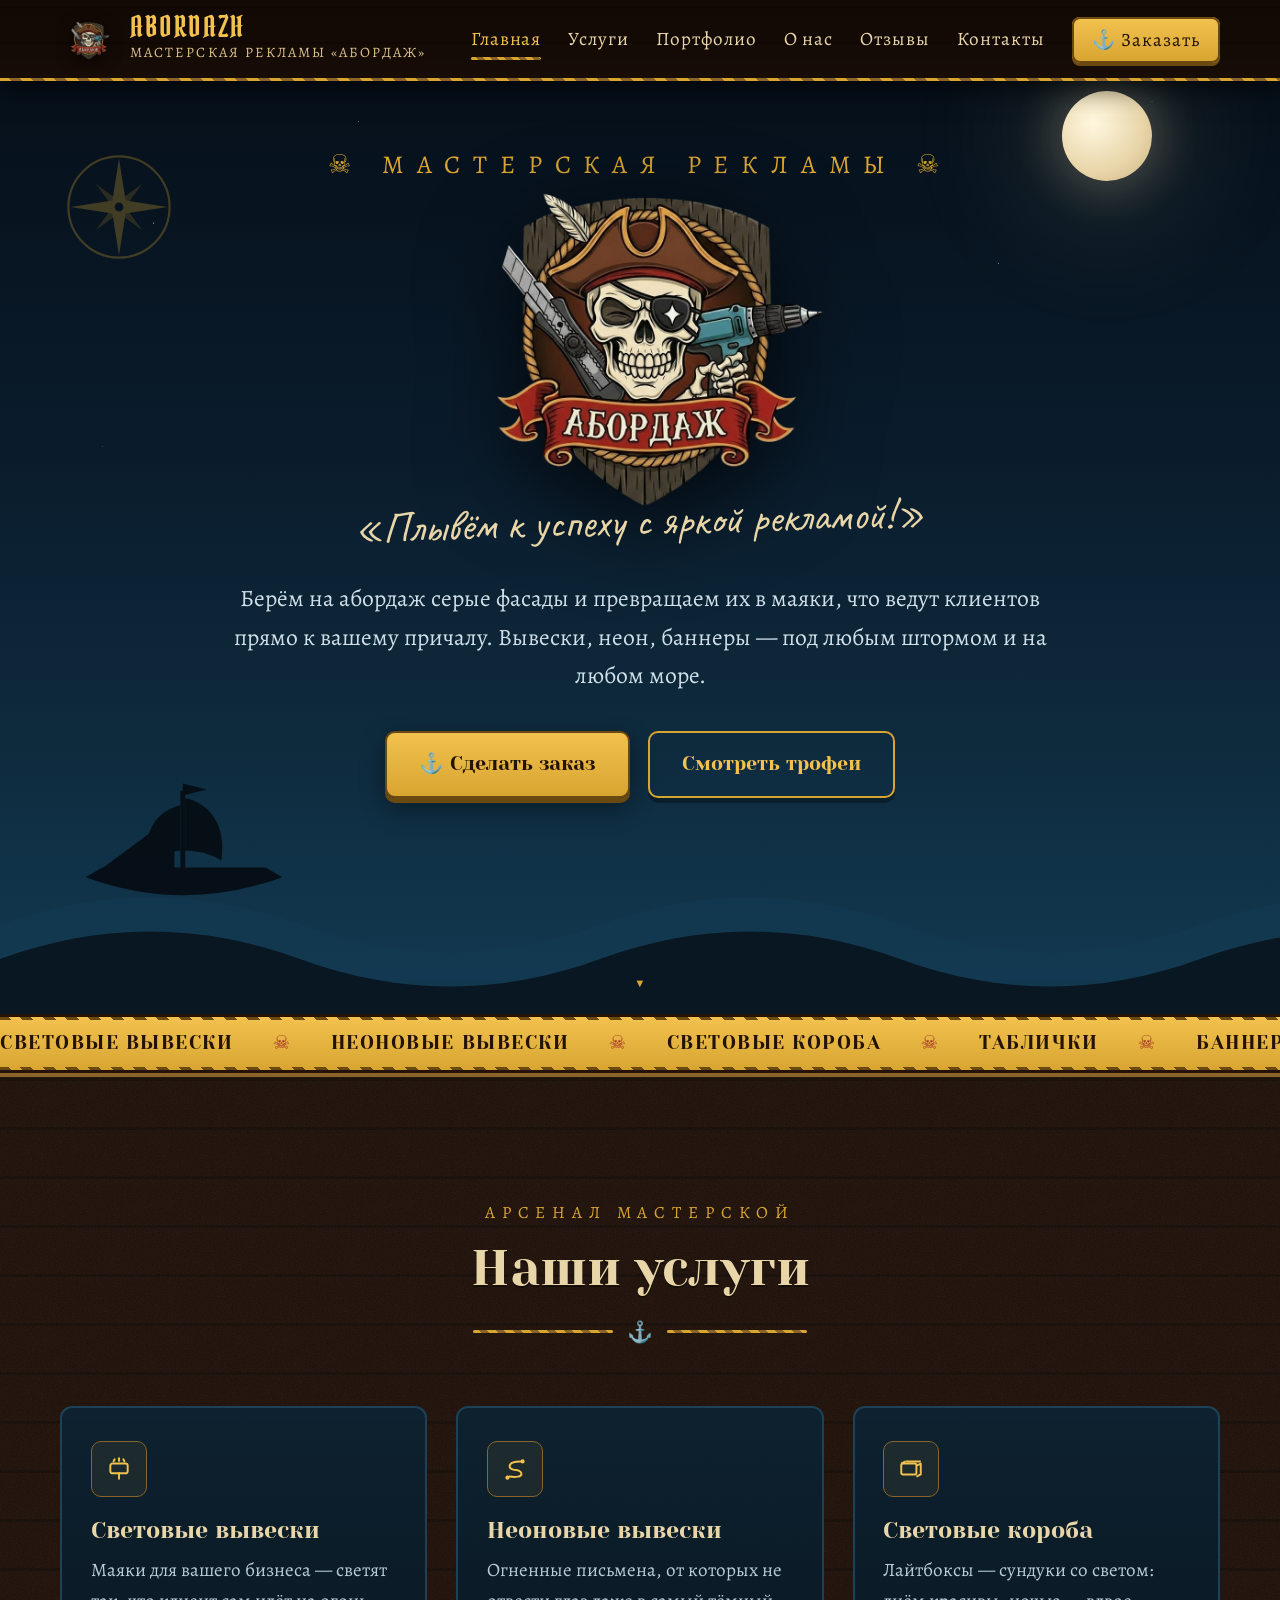
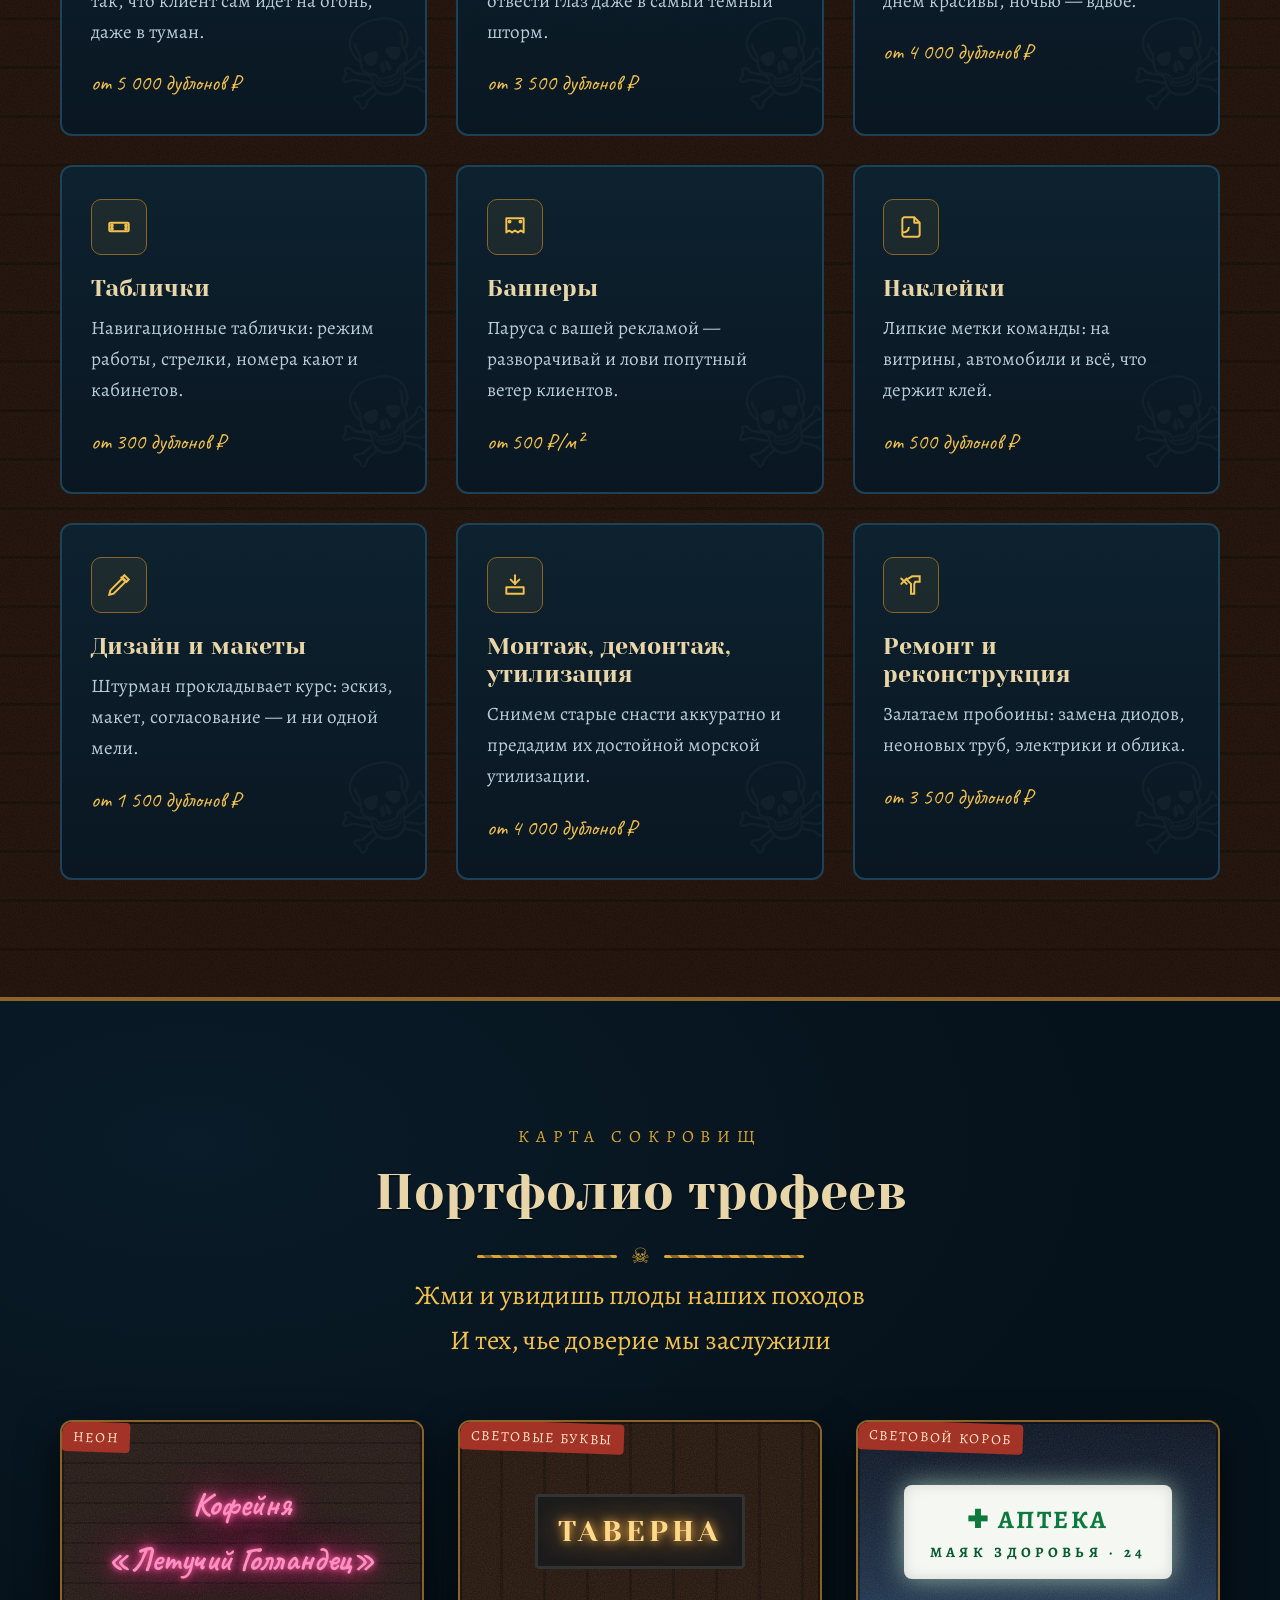
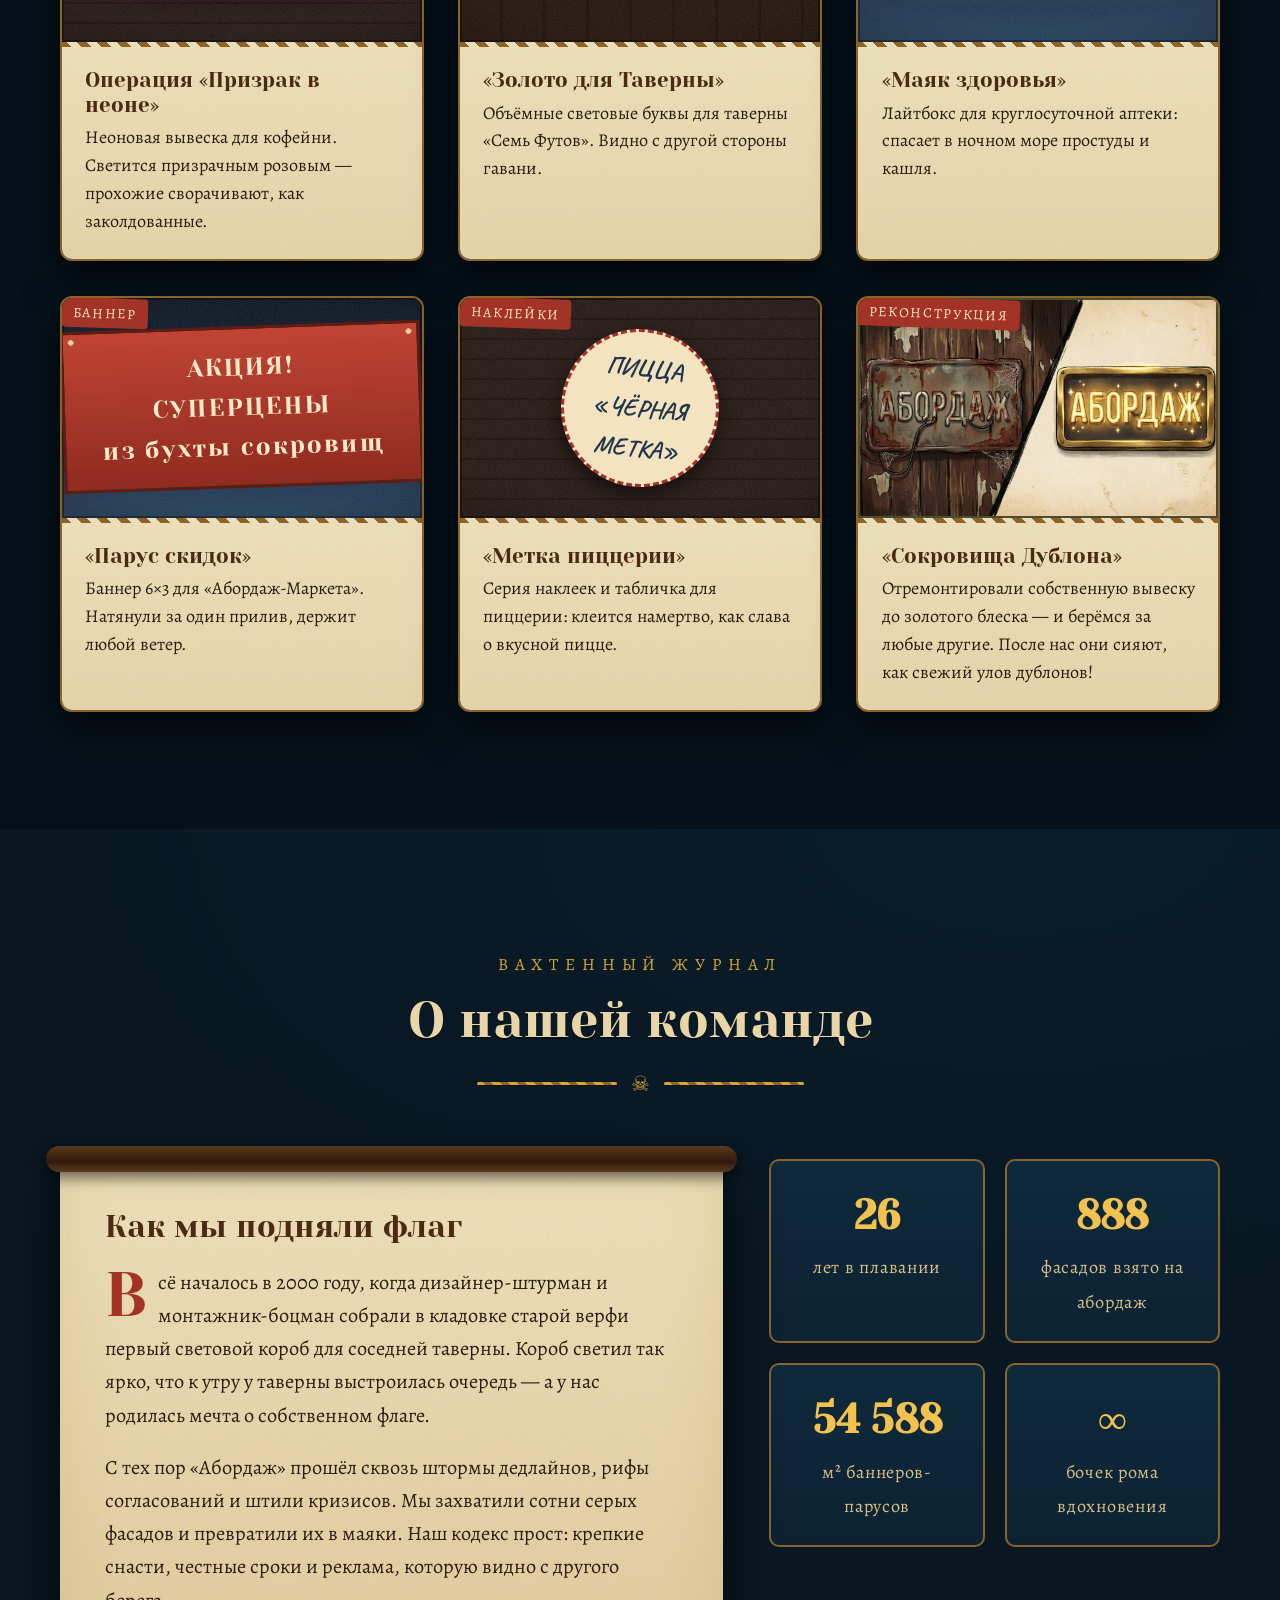
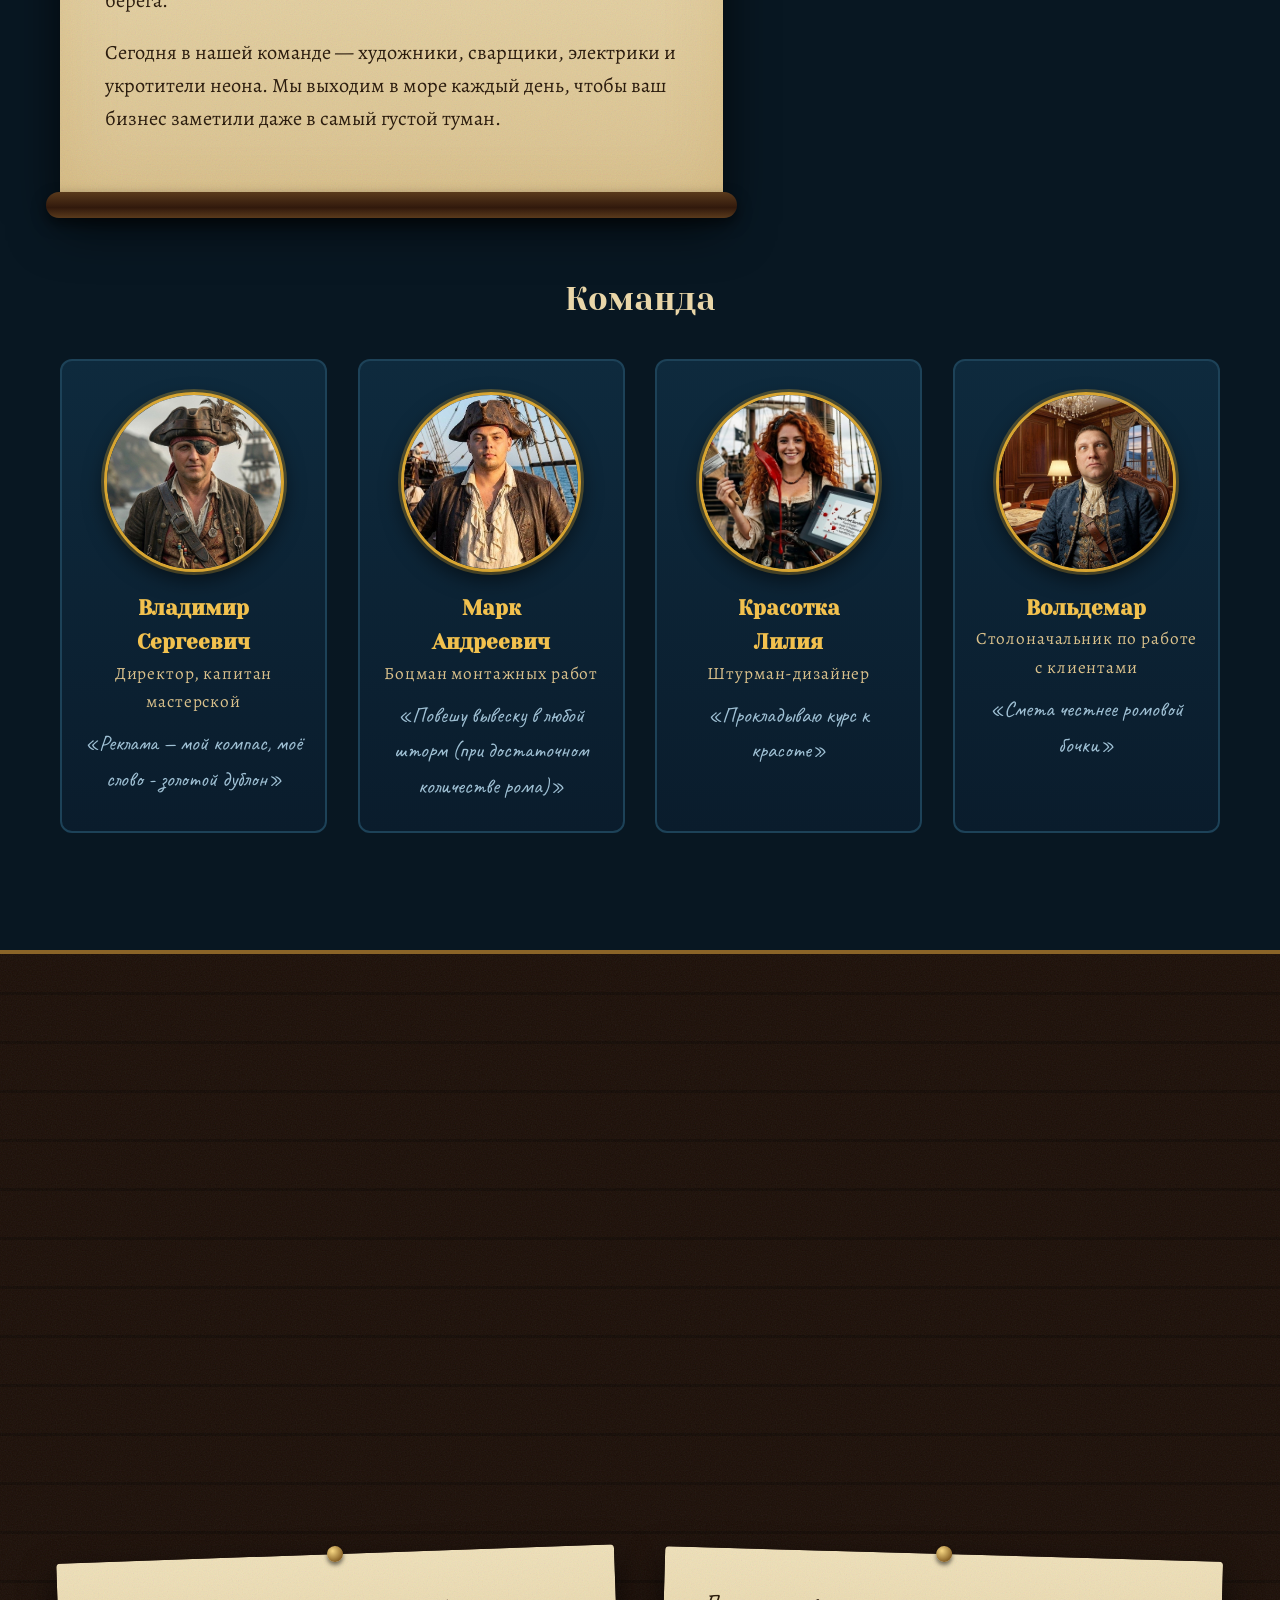
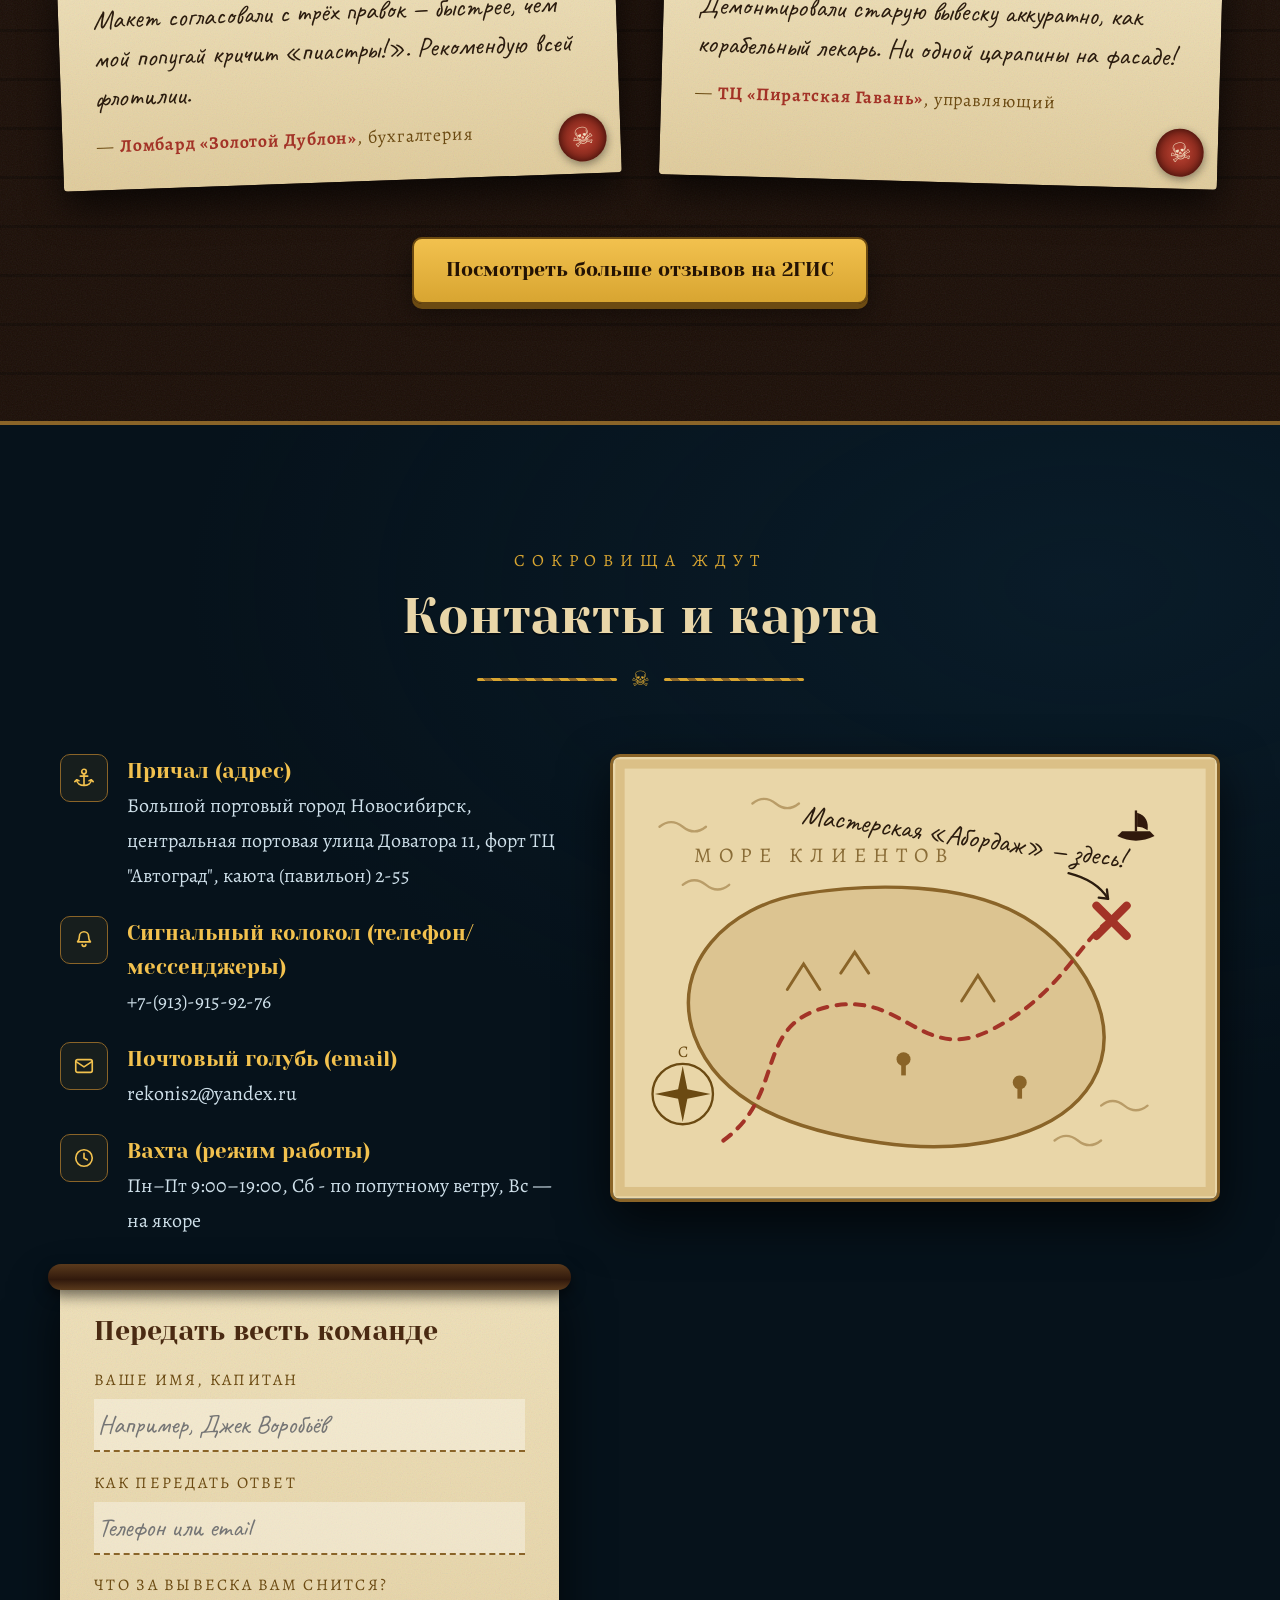
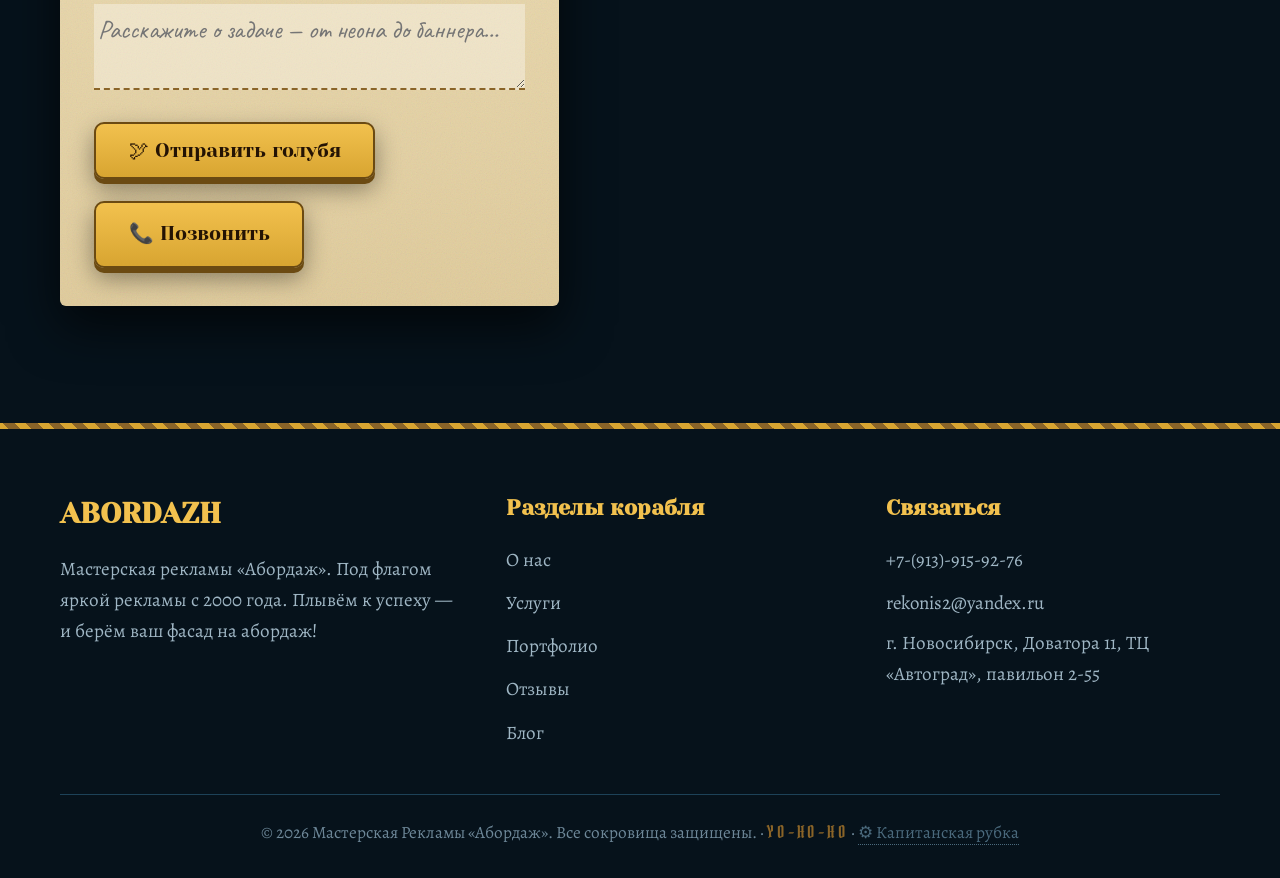
==== commit 97e501d2: "правки бля" ====
--- a/index.html
+++ b/index.html
@@ -245,10 +245,6 @@
         <span class="who">— <b>Ломбард «Золотой Дублон»</b>, бухгалтерия</span></blockquote>
       <blockquote class="note reveal d3">Демонтировали старую вывеску аккуратно, как корабельный лекарь. Ни одной царапины на фасаде!
         <span class="who">— <b>ТЦ «Пиратская Гавань»</b>, управляющий</span></blockquote>
-      <blockquote class="note reveal d1">Неон горит второй год, и морозы ему как попутный ветер. Ни одна трубка не сдалась!
-        <span class="who">— <b>Мара С.</b>, владелица бара «Русалка и Якорь»</span></blockquote>
-      <blockquote class="note reveal d2">Макет согласовали с трёх правок — быстрее, чем мой попугай кричит «пиастры!». Рекомендую всей флотилии.
-        <span class="who">— <b>Ломбард «Золотой Дублон»</b>, бухгалтерия</span></blockquote>
     </div>
     <a class="reviews-more btn" href="https://go.2gis.com/EZPWv" target="_blank">Посмотреть больше отзывов на 2ГИС</a>
   </div>
@@ -267,11 +263,11 @@
       <div class="reveal">
         <ul class="con-list">
           <li><span class="ico"><svg width="22" height="22" viewBox="0 0 24 24" fill="none" stroke="currentColor" stroke-width="1.8" stroke-linecap="round"><circle cx="12" cy="5" r="2.5"/><line x1="12" y1="7.5" x2="12" y2="20"/><line x1="8" y1="10" x2="16" y2="10"/><path d="M4 14c0 4 4 6 8 6s8-2 8-6"/><path d="M4 14l-2 2M4 14l2.5 1M20 14l2 2M20 14l-2.5 1"/></svg></span>
-            <div><b>Причал (адрес)</b><span> Большой портовый город Новосибирск, центральная портовая улица Доватора 11, форт ТЦ "Автоград", каюта (павильон) 2-55</span></div></li>
+            <div><b>Причал (адрес)</b><span><a href="https://2gis.ru/novosibirsk/firm/70000001020378187" target="_blank" rel="noopener">Большой портовый город Новосибирск, центральная портовая улица  Доватора 11, форт ТЦ "Автоград", каюта (павильон) 2-55</a></span></div></li>
           <li><span class="ico"><svg width="22" height="22" viewBox="0 0 24 24" fill="none" stroke="currentColor" stroke-width="1.8" stroke-linecap="round" stroke-linejoin="round"><path d="M12 3a5 5 0 0 1 5 5c0 4 1.5 5.5 2 6H5c.5-.5 2-2 2-6a5 5 0 0 1 5-5z"/><path d="M10 17a2 2 0 0 0 4 0"/></svg></span>
-            <div><b>Сигнальный колокол (телефон/мессенджеры)</b><span>+7-(913)-915-92-76</span></div></li>
+            <div><b>Сигнальный колокол (телефон/мессенджеры)</b><span><a href="tel:+79139159276">+7-(913)-915-92-76</a></span></div></li>
           <li><span class="ico"><svg width="22" height="22" viewBox="0 0 24 24" fill="none" stroke="currentColor" stroke-width="1.8" stroke-linejoin="round"><rect x="3" y="5" width="18" height="14" rx="2"/><path d="M3 7l9 6 9-6"/></svg></span>
-            <div><b>Почтовый голубь (email)</b><span>rekonis2@yandex.ru</span></div></li>
+            <div><b>Почтовый голубь (email)</b><span><a href="mailto:rekonis2@yandex.ru">rekonis2@yandex.ru</a></span></div></li>
           <li><span class="ico"><svg width="22" height="22" viewBox="0 0 24 24" fill="none" stroke="currentColor" stroke-width="1.8" stroke-linecap="round"><circle cx="12" cy="12" r="9"/><path d="M12 7v5l3.5 2"/></svg></span>
             <div><b>Вахта (режим работы)</b><span>Пн–Пт 9:00–19:00, Сб - по попутному ветру, Вс — на якоре</span></div></li>
         </ul>
@@ -349,7 +345,7 @@
         <ul>
           <li><a href="tel:+79139159276">+7-(913)-915-92-76</a></li>
           <li><a href="mailto:rekonis2@yandex.ru">rekonis2@yandex.ru</a></li>
-          <li><p>г. Новосибирск, Доватора 11, ТЦ "Автоград", павильон 2-55</p></li>
+          <li><p><a target="_blank" rel="noopener"  href="https://2gis.ru/novosibirsk/firm/70000001020378187">г. Новосибирск, Доватора 11, ТЦ «Автоград», павильон 2-55</a></p></li>
         </ul>
       </div>
     </div>
--- a/css/style.css
+++ b/css/style.css
@@ -235,6 +235,8 @@
 .con-list .ico{flex:0 0 48px;height:48px;border-radius:10px;display:grid;place-items:center;color:var(--gold-bright);
   background:#d8a53114;border:1.5px solid var(--gold-dim)}
 .con-list b{display:block;color:var(--gold-bright);font-family:'Yeseva One',serif;font-weight:400;font-size:1.15rem}
+.con-list a{color:inherit;text-decoration:none;}
+.con-list a:hover{color:var(--gold-bright);}
 .con-list span{color:#cfe0ea;font-size:1.1rem}
 .con-form{background:var(--noise),linear-gradient(#efe0b8,#e0cb9a);color:var(--ink);border-radius:6px;padding:2.1rem 1.9rem;
   box-shadow:0 20px 50px #000000aa;position:relative}
@@ -248,9 +250,9 @@
 .con-form textarea{resize:vertical;min-height:80px}
 .con-form .btn{margin-top:1.2rem}
 .con-form .call-btn{
-  display:inline-block;      /* чтобы ссылка вела себя как кнопка */
-  text-decoration:none;      /* убрать подчёркивание у <a> */
-  cursor:pointer;         /* отступ от «голубя» */
+  display:inline-block;
+  text-decoration:none;
+  cursor:pointer;
 }
 .form-ok{display:none;margin-top:1rem;font-family:'Caveat',cursive;font-size:1.4rem;color:#0c7a3d}
 .form-ok.show{display:block}
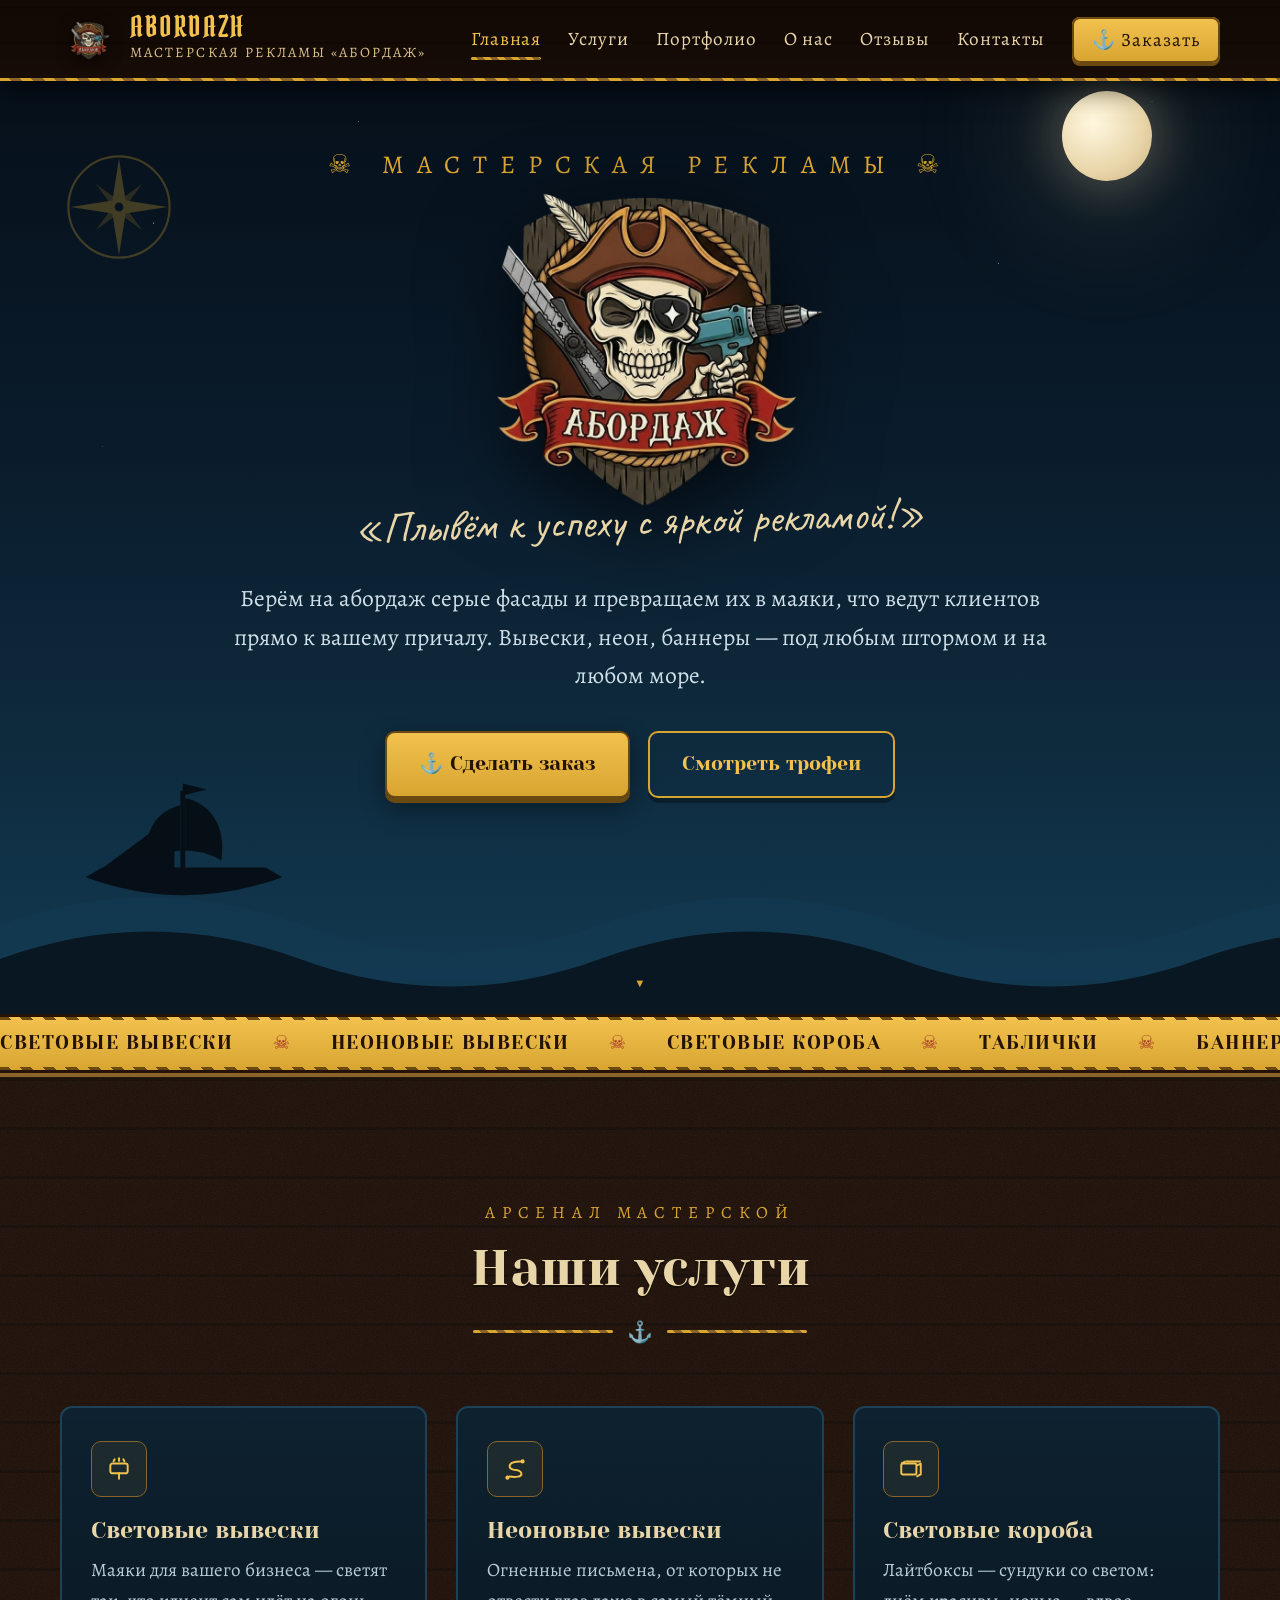
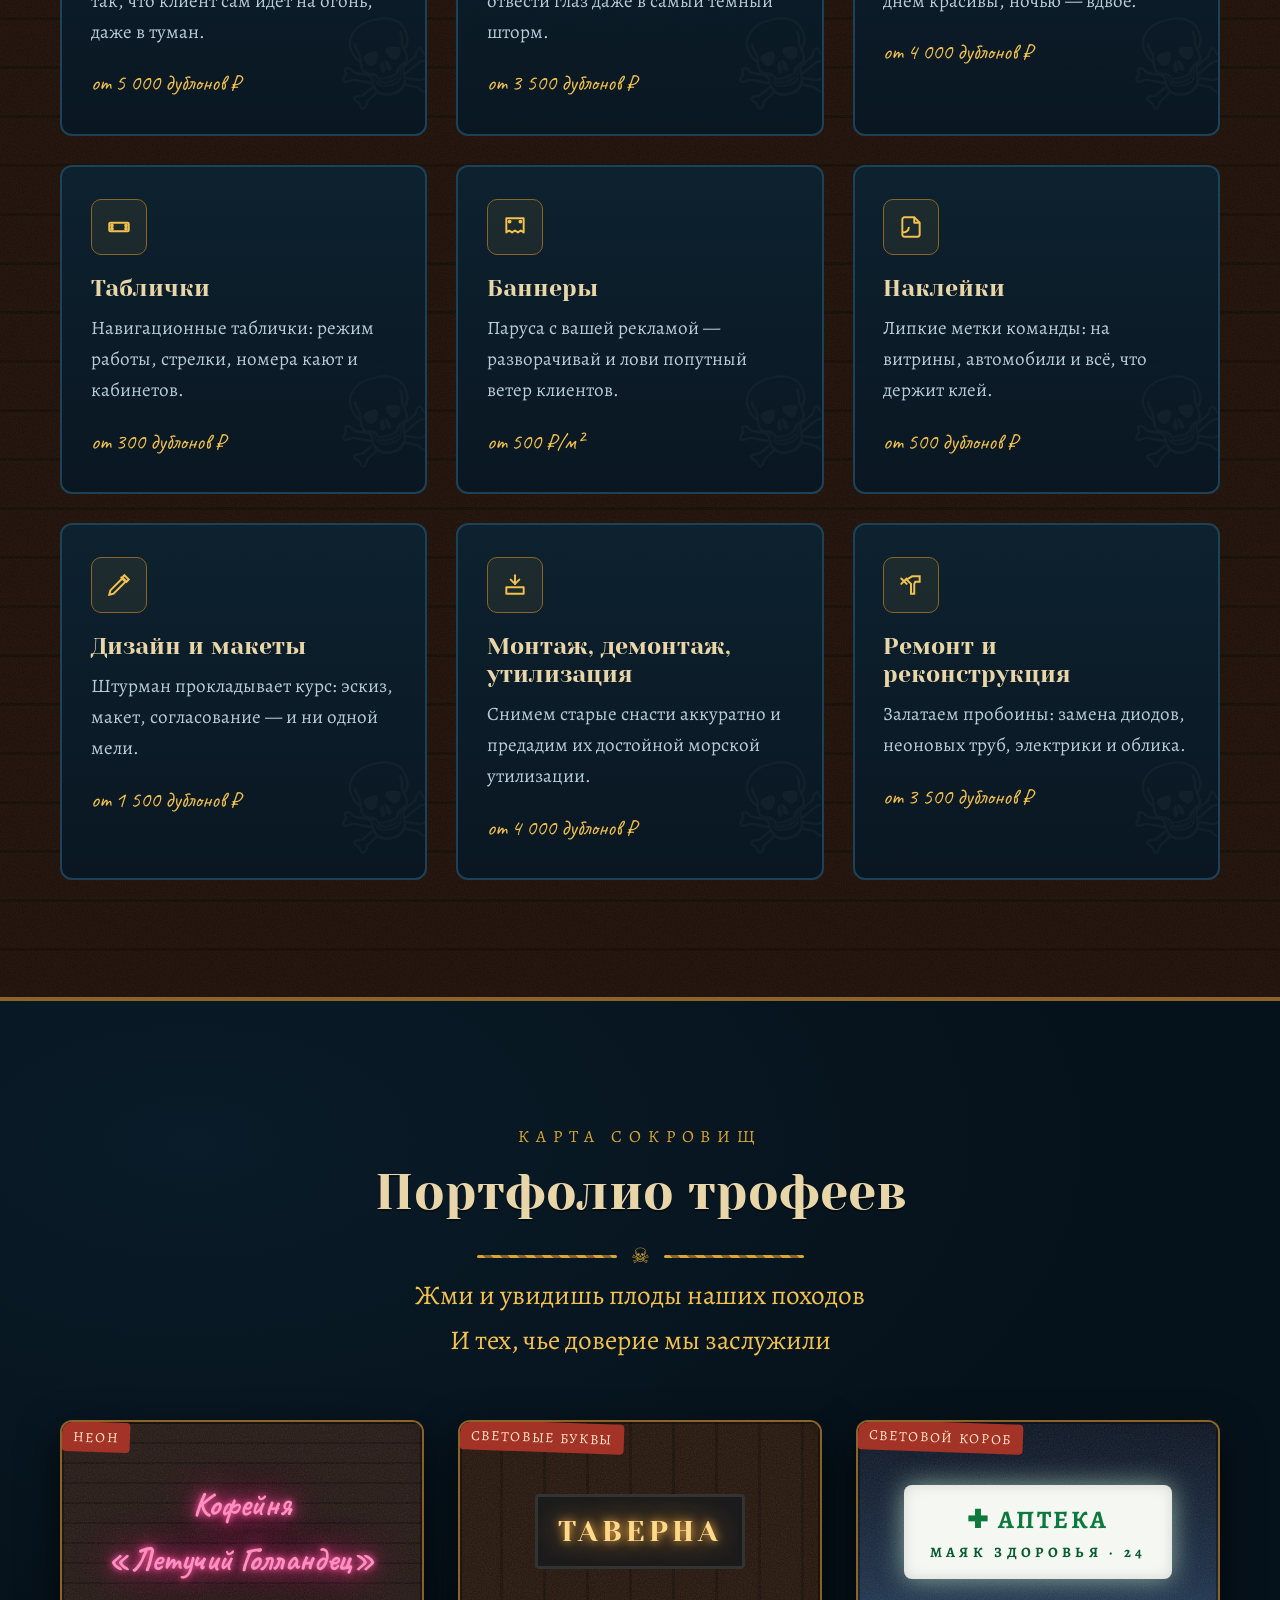
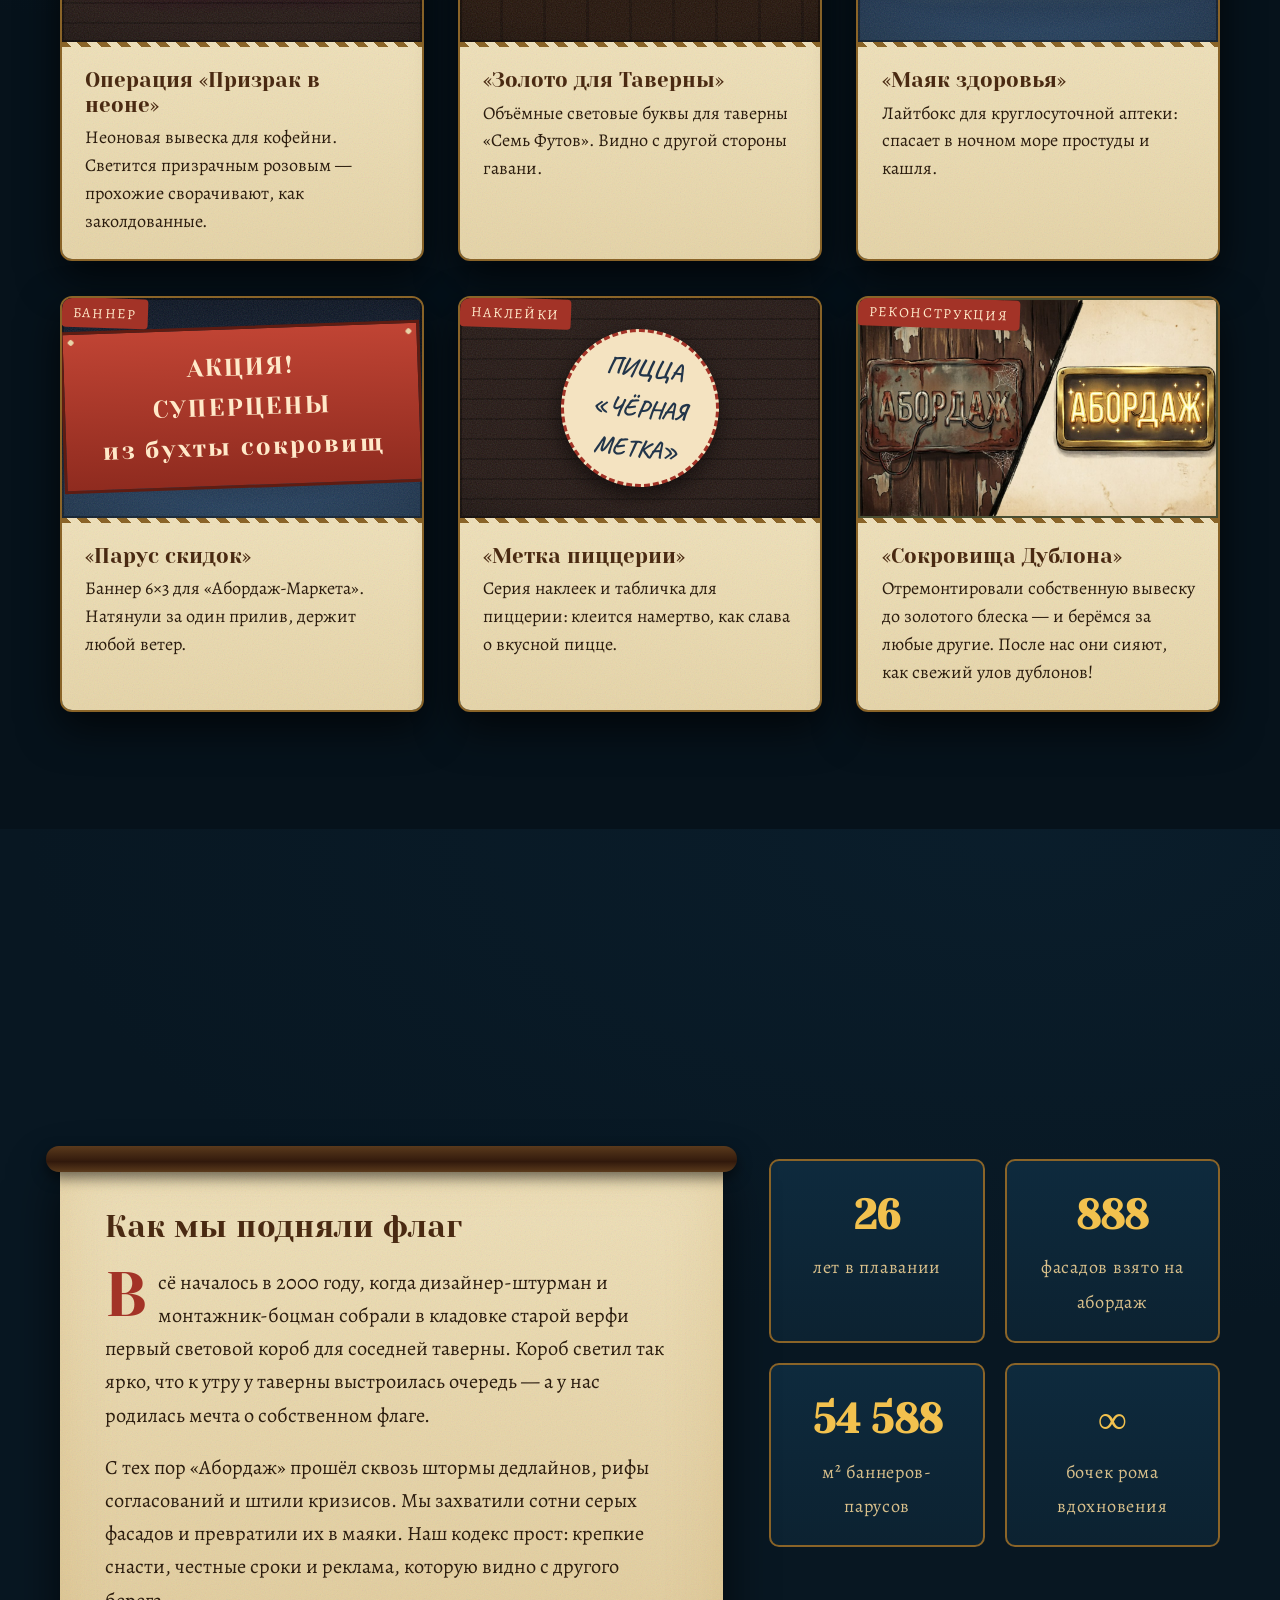
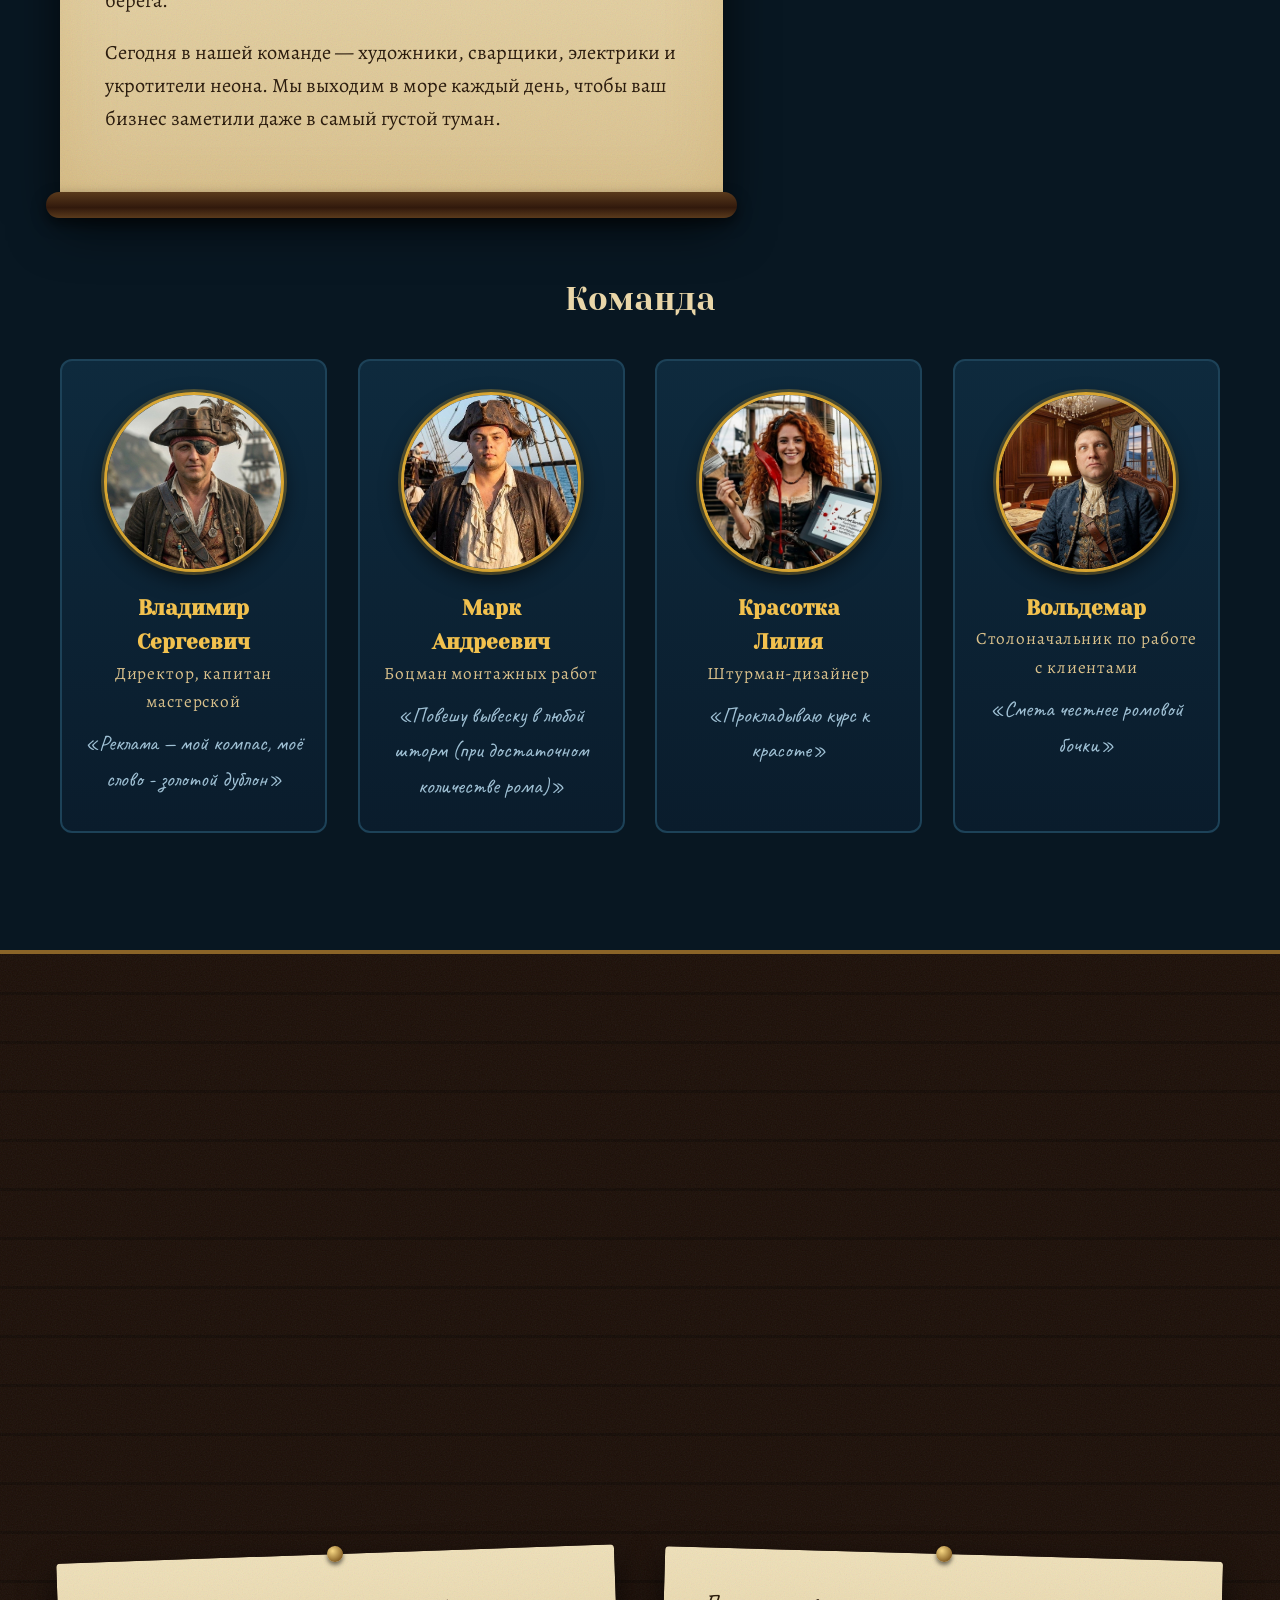
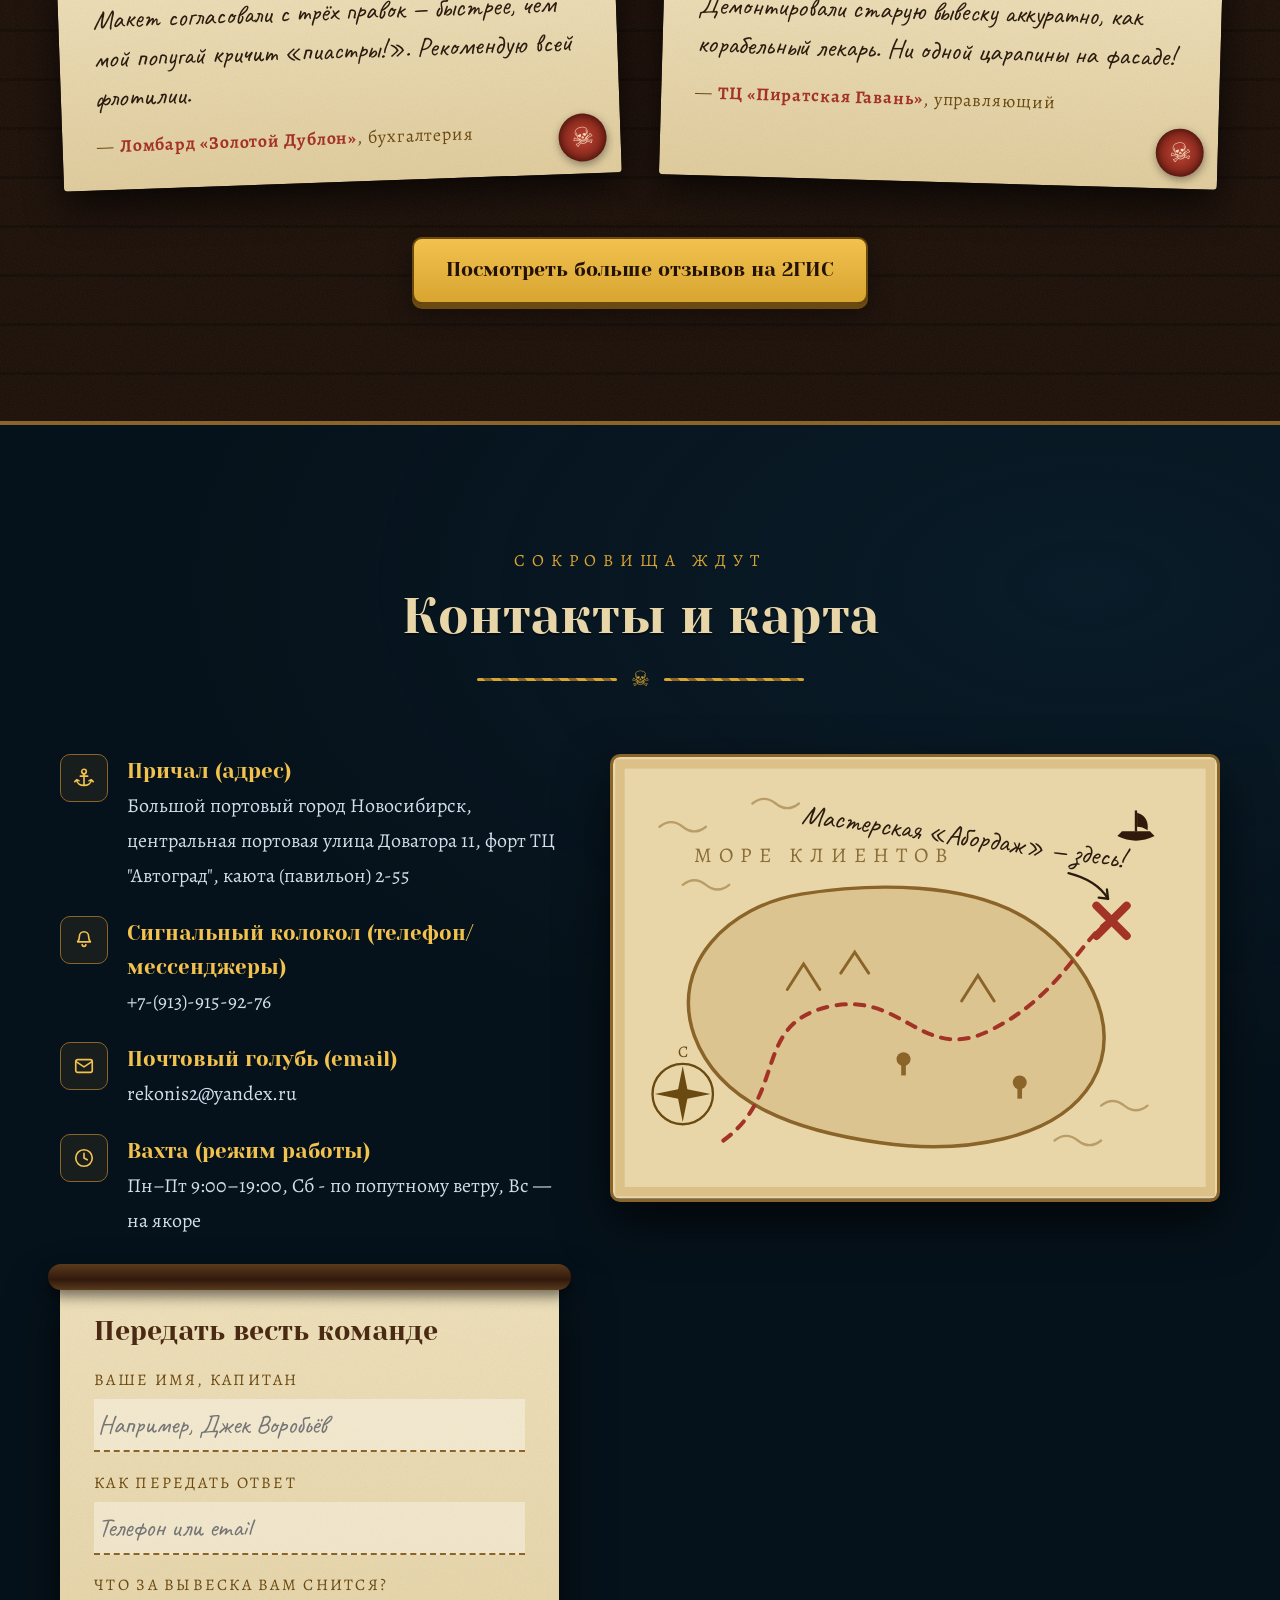
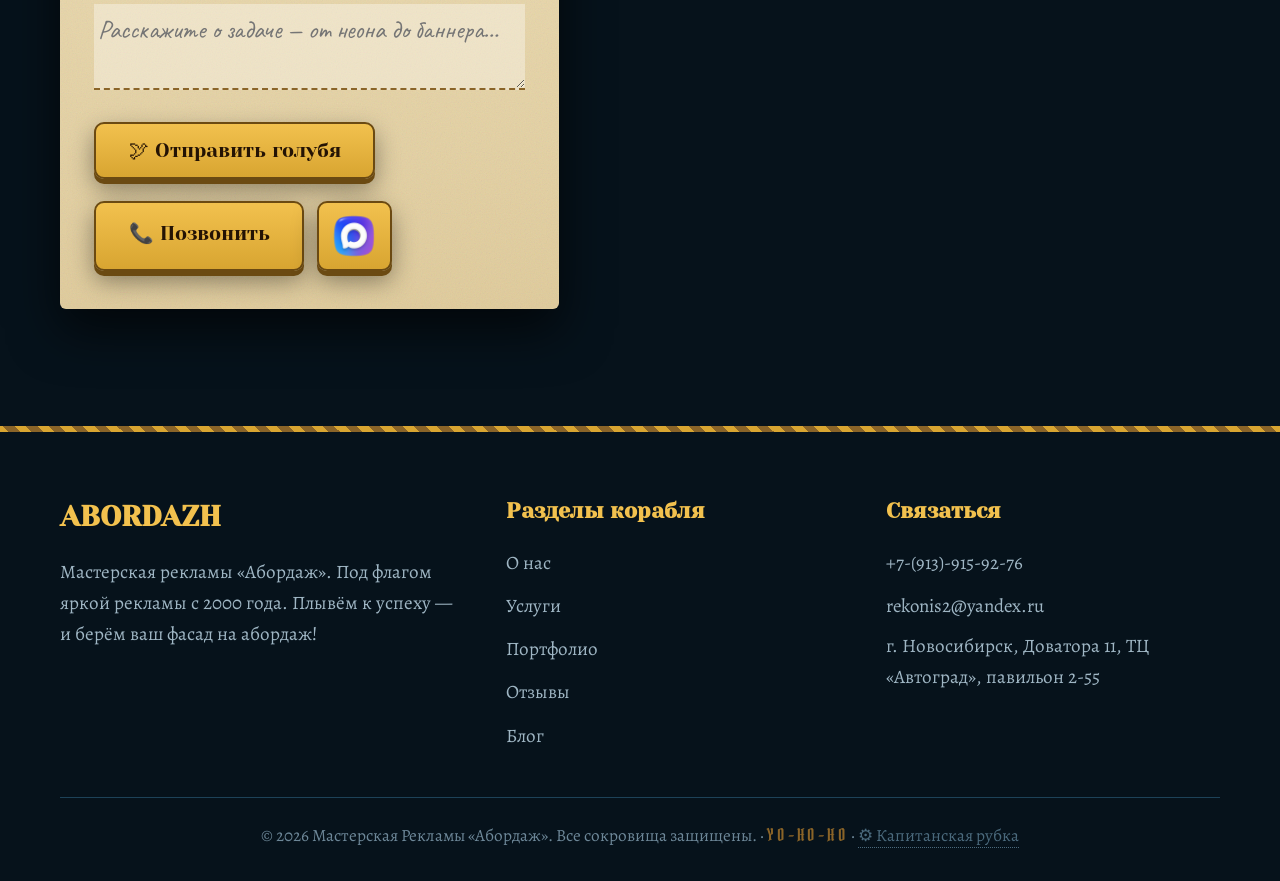
==== commit 4088a18e: "add max button in form" ====
--- a/index.html
+++ b/index.html
@@ -280,7 +280,14 @@
           <label for="fMsg">Что за вывеска вам снится?</label>
           <textarea id="fMsg" placeholder="Расскажите о задаче — от неона до баннера…"></textarea>
           <button class="btn" type="submit">🕊 Отправить голубя</button>
-          <a class="btn call-btn" href="tel:+79139159276">📞 Позвонить</a>
+          <div class="form-row">
+            <a class="btn call-btn" href="tel:+79139159276">📞 Позвонить</a>
+            <a class="btn max-btn" href="https://max.ru/u/f9LHodD0cOK0aYjCfbi1I8bye8I8vMTCLWX0gStcBY5Y8cixaAjOOzS6jrA" target="_blank" rel="noopener"
+              aria-label="Написать в MAX" title="Написать в MAX">
+              <span class="max-ico"><img src="img/max.png" alt=""></span>
+            </a>
+            </a>
+          </div>
           <div class="form-ok" id="formOk">Голубь выпущен! Весть записана в судовой журнал — ответим в течение одного прилива. ⚓</div>
         </form>
       </div>
--- a/css/style.css
+++ b/css/style.css
@@ -167,6 +167,8 @@
 .srv h3{font-size:1.3rem;color:var(--parchment);margin-bottom:.55rem}
 .srv p{font-size:1.05rem;color:#b9cdd9}
 .srv .price{display:inline-block;margin-top:.9rem;font-family:'Caveat',cursive;font-size:1.25rem;color:var(--gold-bright)}
+.srv{cursor:pointer}
+.srv:focus-visible{outline:2px solid var(--gold);outline-offset:3px}
 
 /* ============ ПОРТФОЛИО ============ */
 .portfolio{padding:6.5rem 0;background:radial-gradient(900px 480px at 15% 10%,#0e2a3d66,transparent),var(--sea-950)}
@@ -254,6 +256,18 @@
   text-decoration:none;
   cursor:pointer;
 }
+.form-row{display:flex;align-items:stretch;gap:.7rem;flex-wrap:wrap;margin-top:1.2rem}
+.form-row .btn{margin-top:0} /* гасим margin-top у кнопок внутри ряда */
+.con-form .max-btn{
+  display:inline-flex;
+  align-items:center;
+  justify-content:center;
+  padding:.5rem .9rem;
+  margin-left:0;
+}
+.con-form .max-btn{padding:.45rem .6rem}
+.max-ico{width:50px;height:50px;border-radius:9px;overflow:hidden;display:block}
+.max-ico img{width:100%;height:100%;object-fit:cover;transform:scale(1.18);display:block}
 .form-ok{display:none;margin-top:1rem;font-family:'Caveat',cursive;font-size:1.4rem;color:#0c7a3d}
 .form-ok.show{display:block}
 .map-wrap{border-radius:10px;overflow:hidden;border:3px solid var(--gold-dim);box-shadow:0 20px 50px #000000aa;transform:rotate(.6deg)}
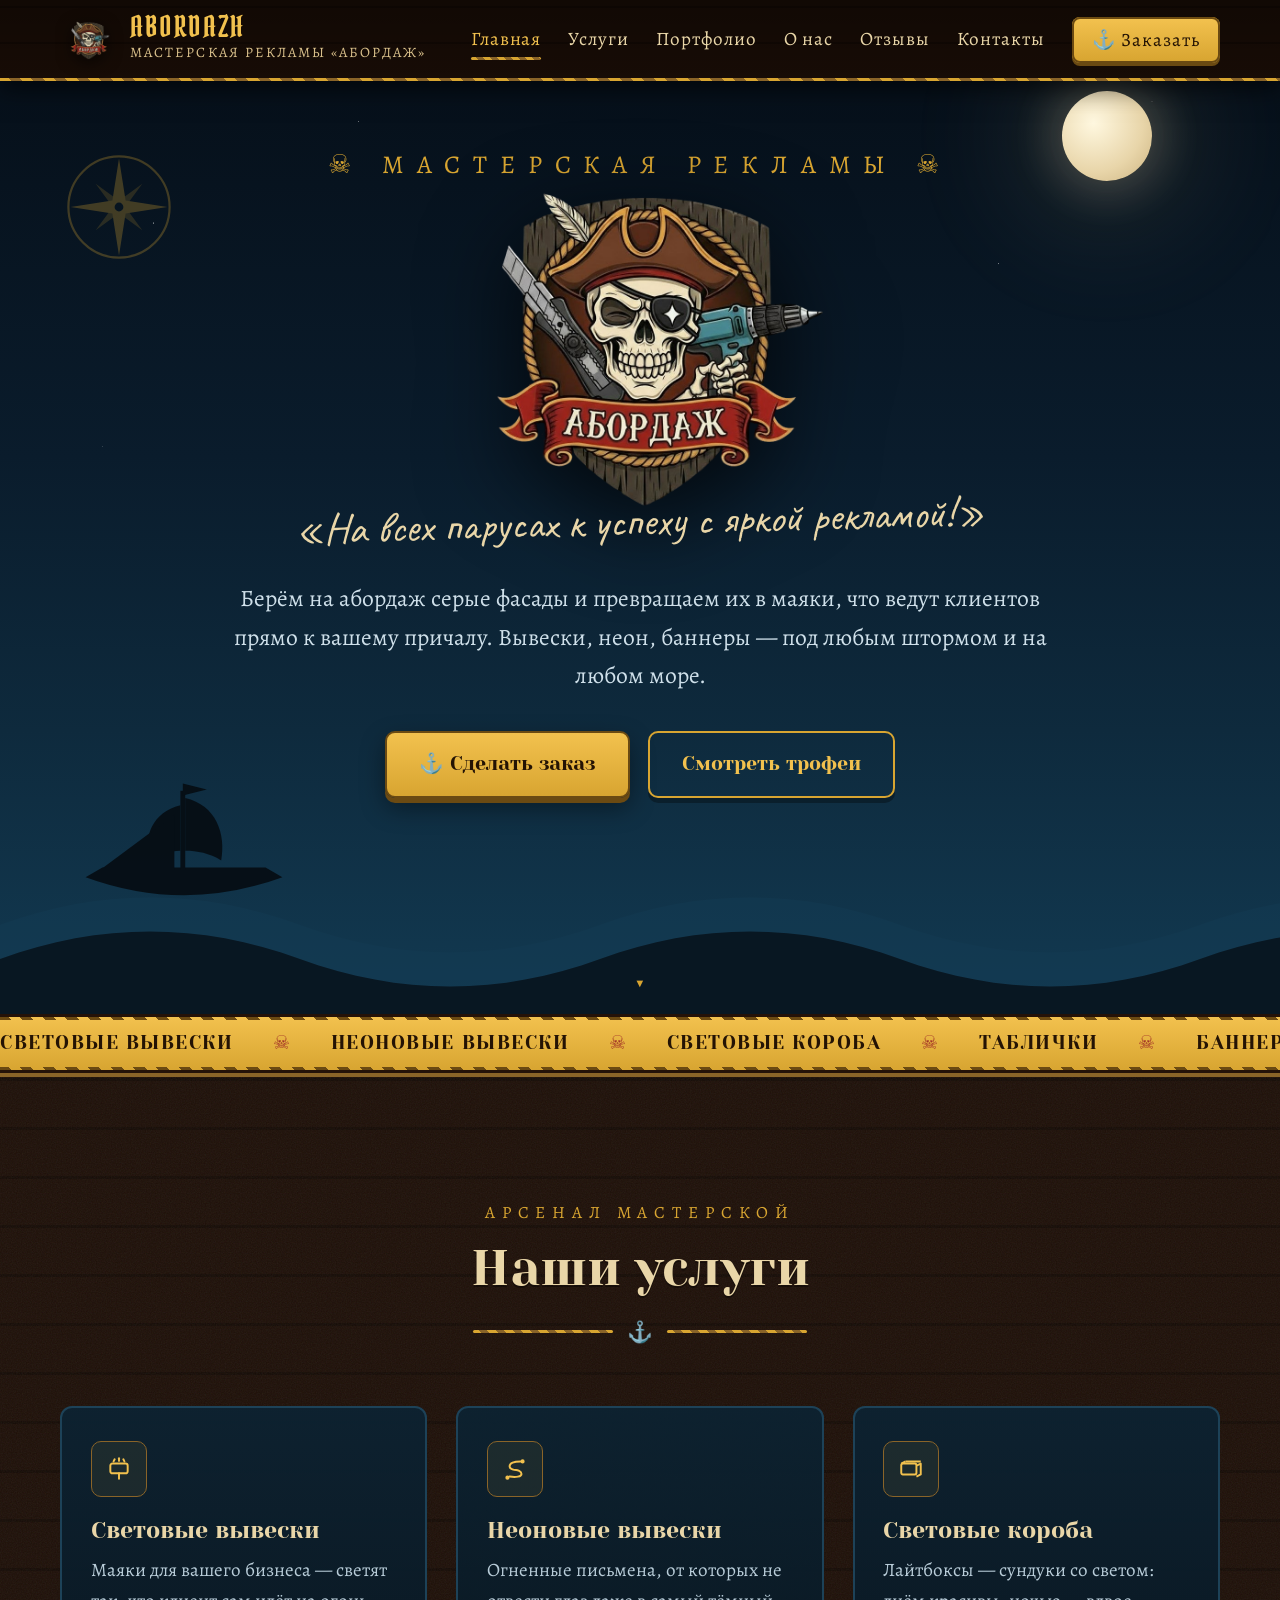
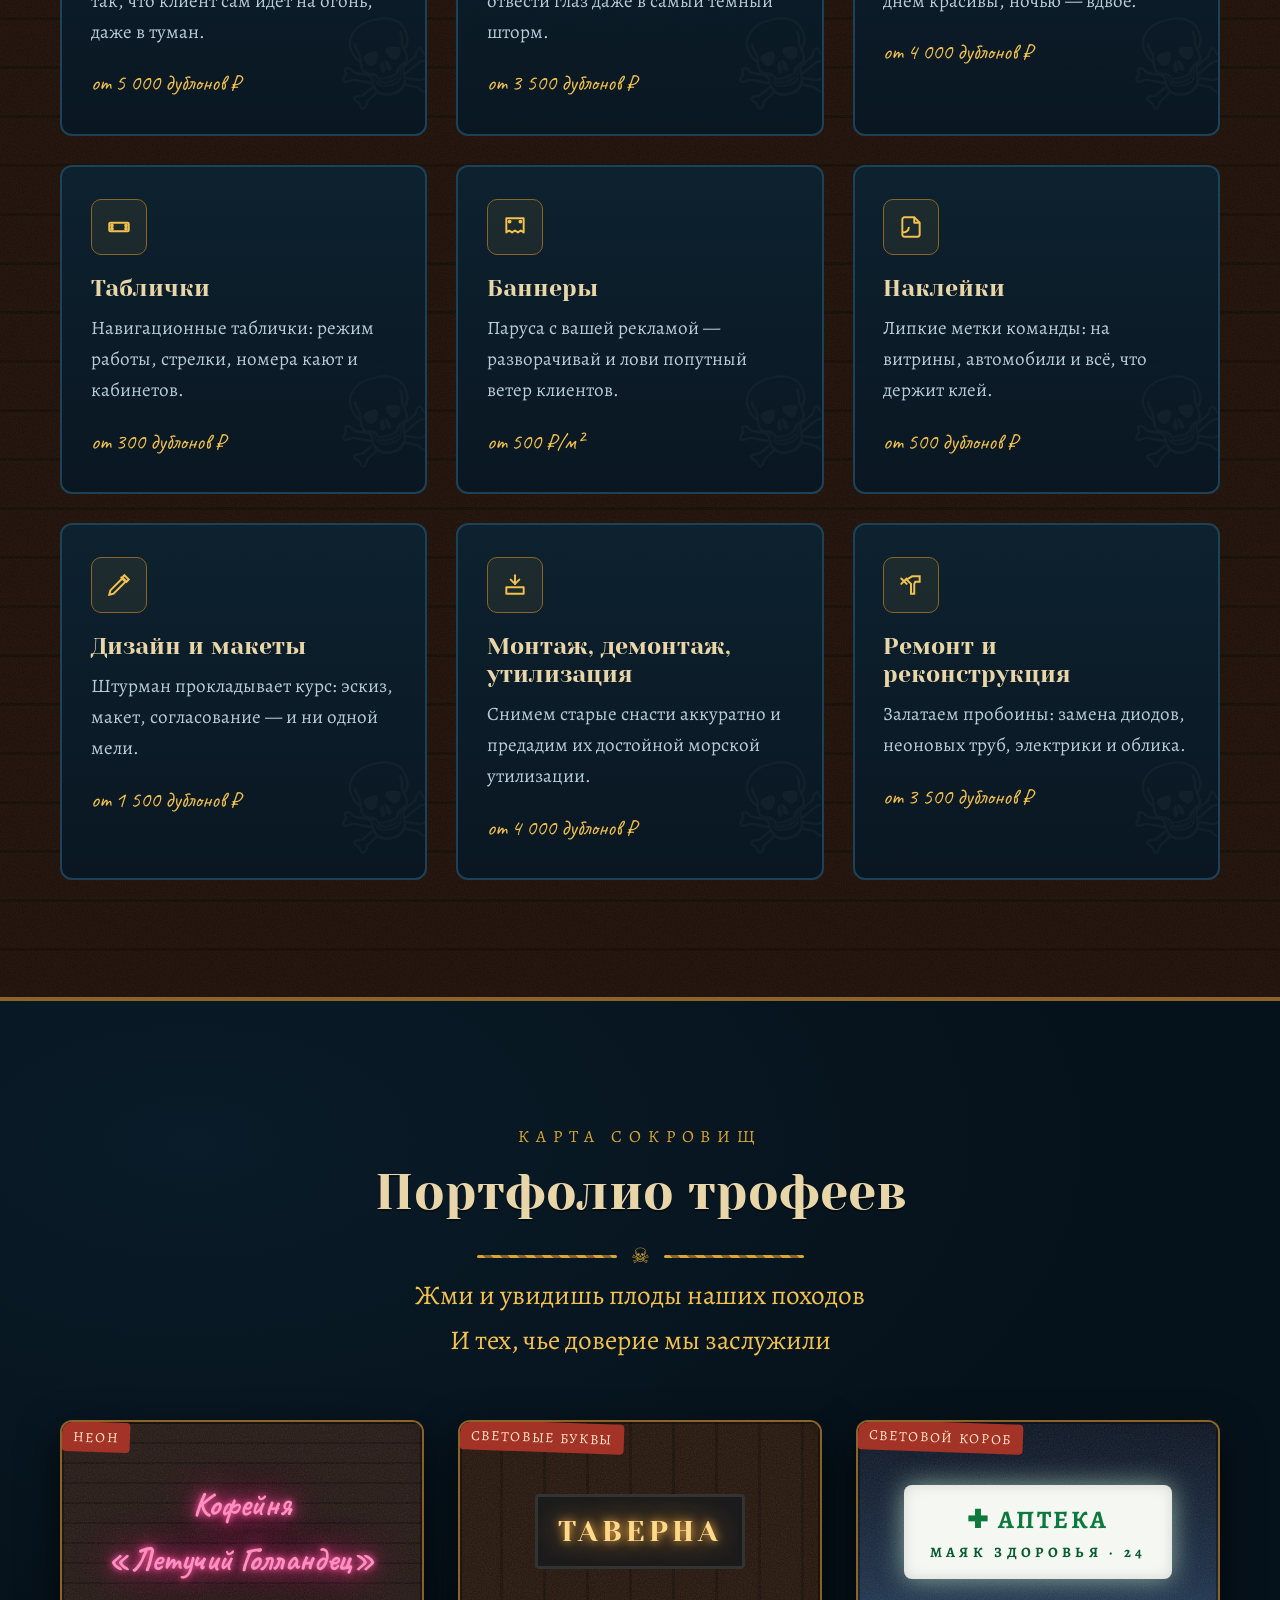
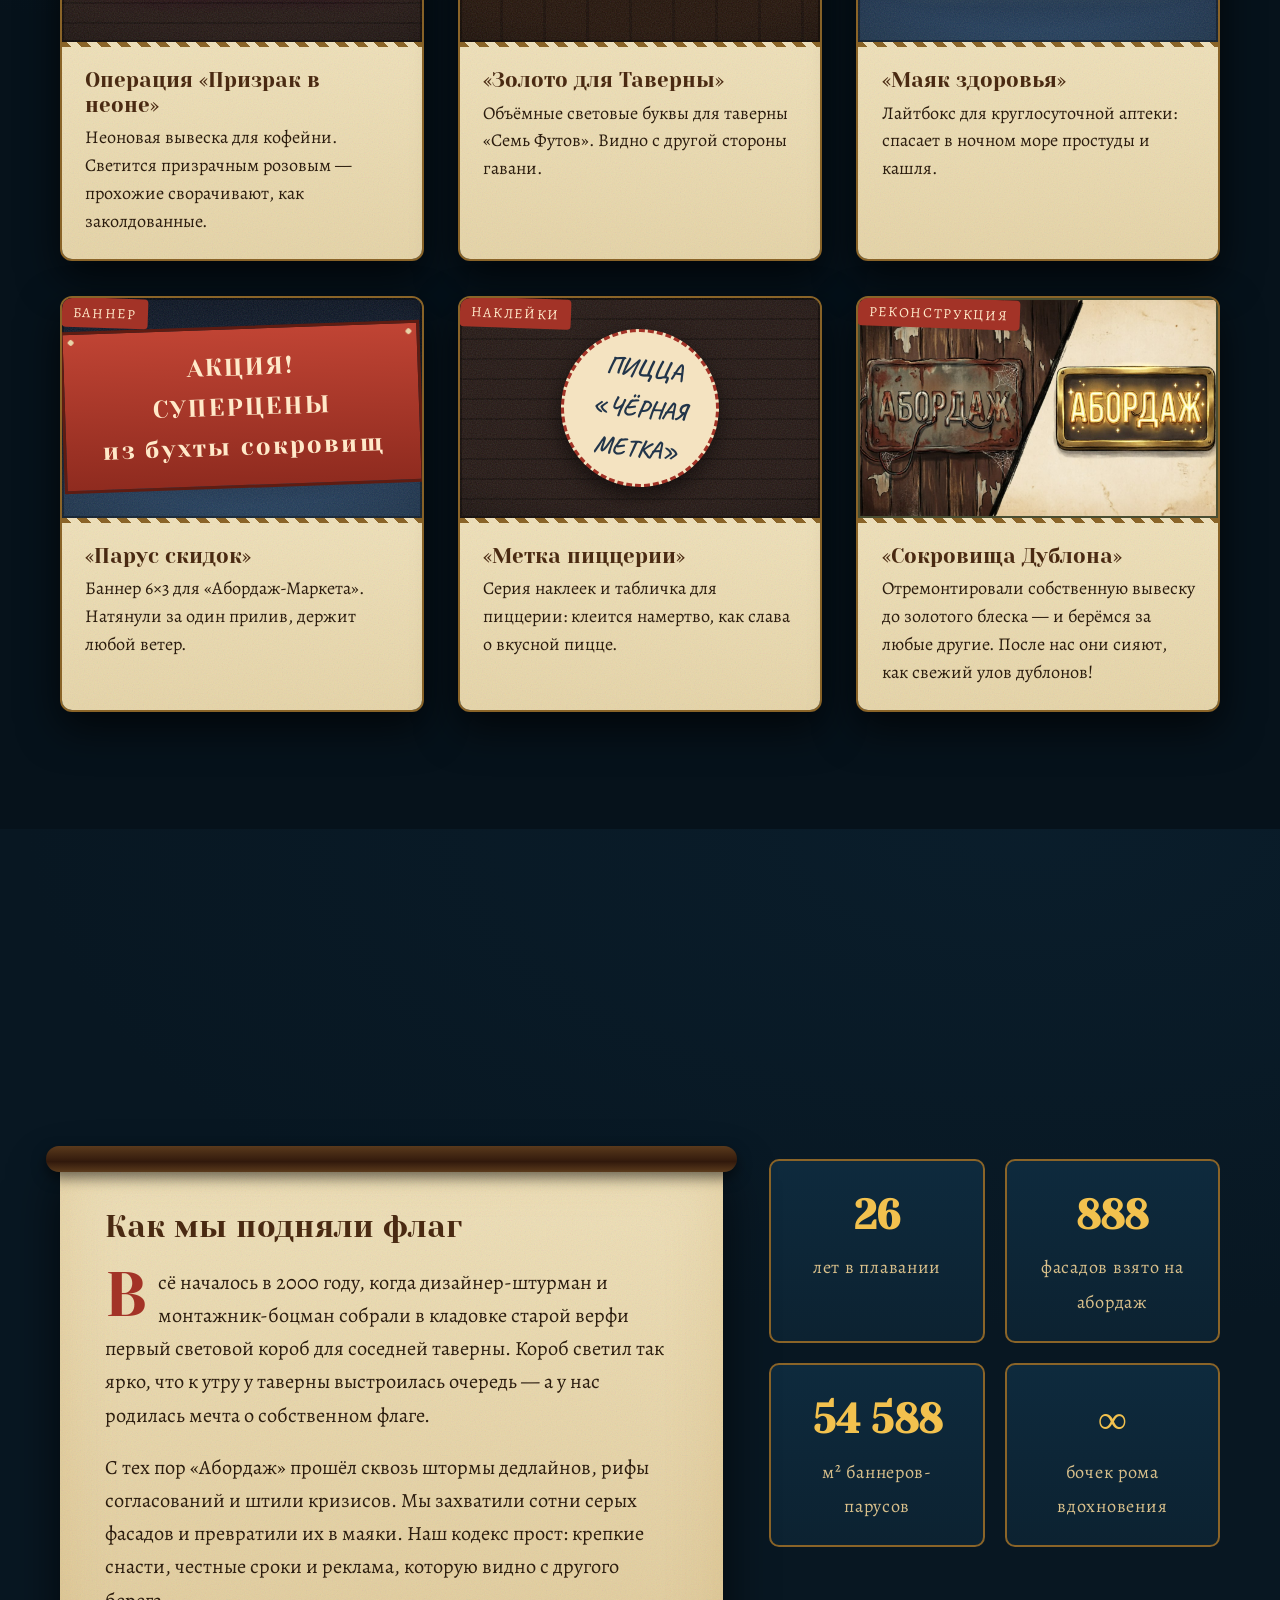
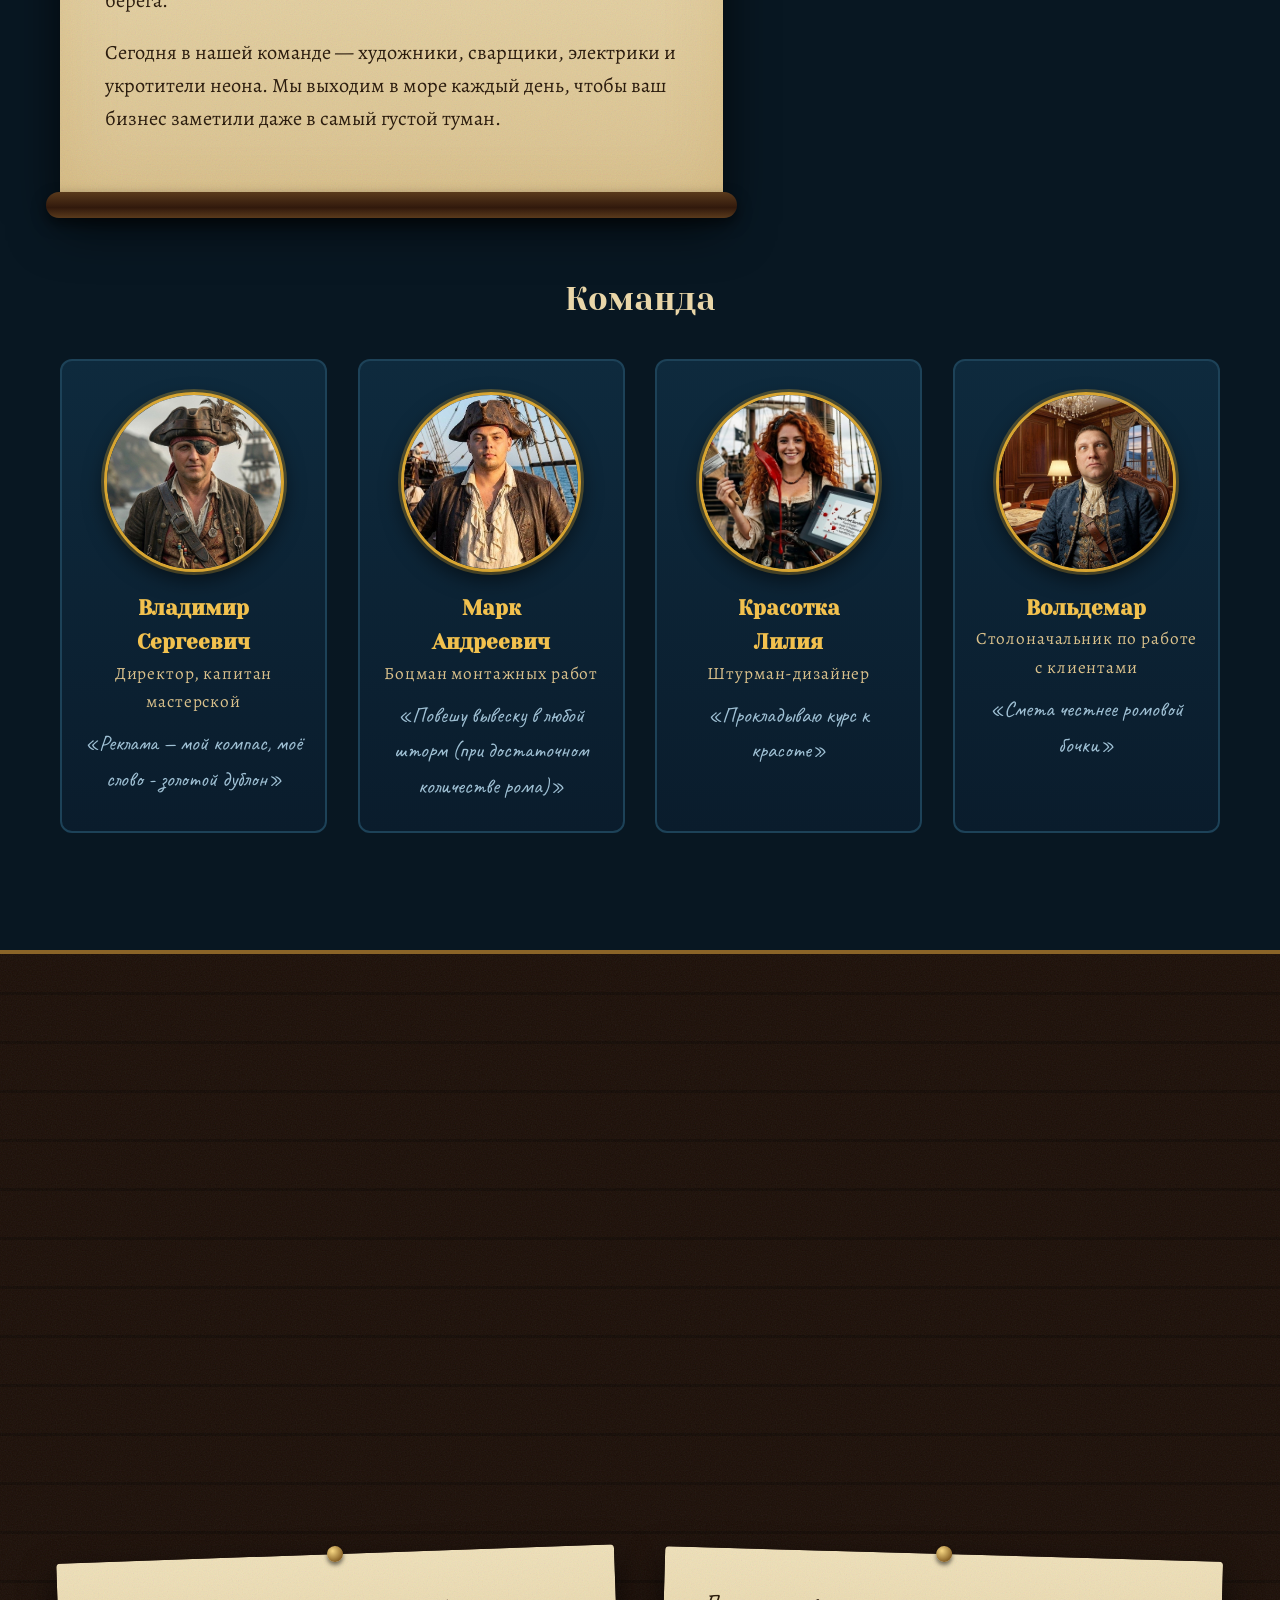
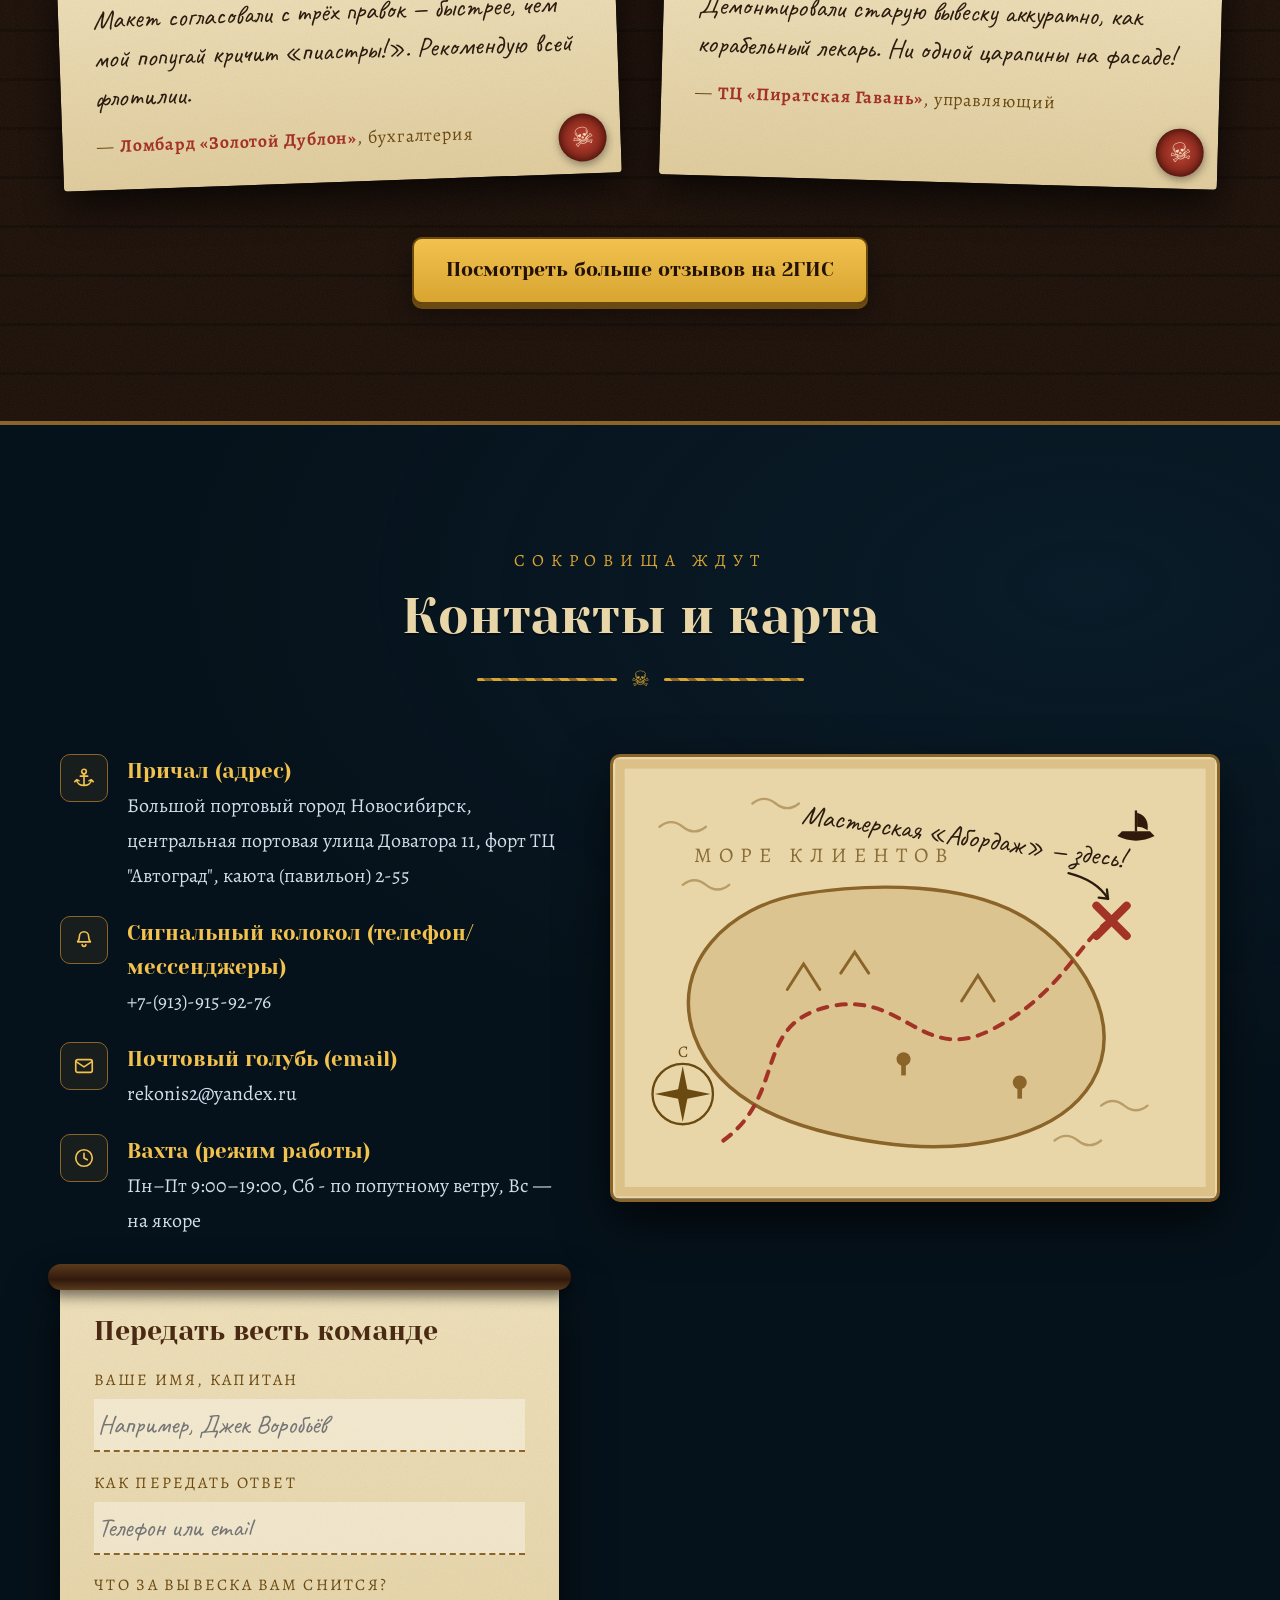
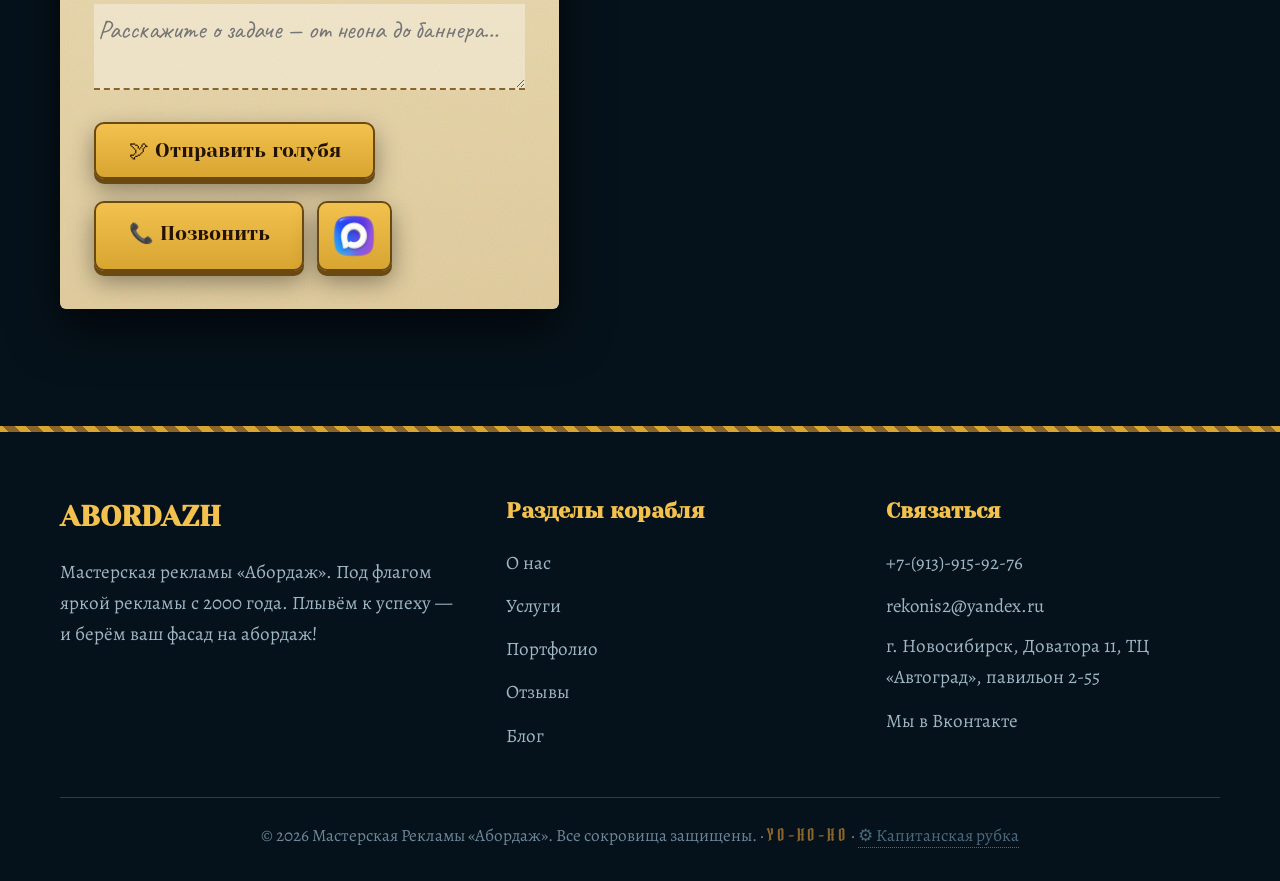
==== commit 6adc2fd6: "index" ====
--- a/index.html
+++ b/index.html
@@ -62,7 +62,7 @@
       <div class="hero-logo">
         <img src="img/logo.png" alt="Эмблема мастерской «Абордаж»: череп в пиратской шляпе с инструментами">
       </div>
-      <p class="hero-slogan">«Плывём к успеху с яркой рекламой!»</p>
+      <p class="hero-slogan">«На всех парусах к успеху с яркой рекламой!»</p>
       <p class="lead">Берём на абордаж серые фасады и превращаем их в маяки, что ведут клиентов прямо к вашему причалу. Вывески, неон, баннеры — под любым штормом и на любом море.</p>
       <div class="hero-btns">
         <a class="btn" href="#services">⚓ Сделать заказ</a>
@@ -130,7 +130,7 @@
       <span class="overline">карта сокровищ</span>
       <h2>Портфолио трофеев</h2>
       <div class="orn"><span></span>☠<span></span></div>
-      <a href="https://vk.ru">Жми и увидишь плоды наших походов<br>И тех, чье доверие мы заслужили</a>
+      <a href="https://vk.ru/rekonis">Жми и увидишь плоды наших походов<br>И тех, чье доверие мы заслужили</a>
     </div>
     <div class="works">
       <a href="#" target="_blank" class="work reveal">
@@ -353,6 +353,7 @@
           <li><a href="tel:+79139159276">+7-(913)-915-92-76</a></li>
           <li><a href="mailto:rekonis2@yandex.ru">rekonis2@yandex.ru</a></li>
           <li><p><a target="_blank" rel="noopener"  href="https://2gis.ru/novosibirsk/firm/70000001020378187">г. Новосибирск, Доватора 11, ТЦ «Автоград», павильон 2-55</a></p></li>
+          <li><a href="https://vk.ru/rekonis">Мы в Вконтакте</a></li>
         </ul>
       </div>
     </div>
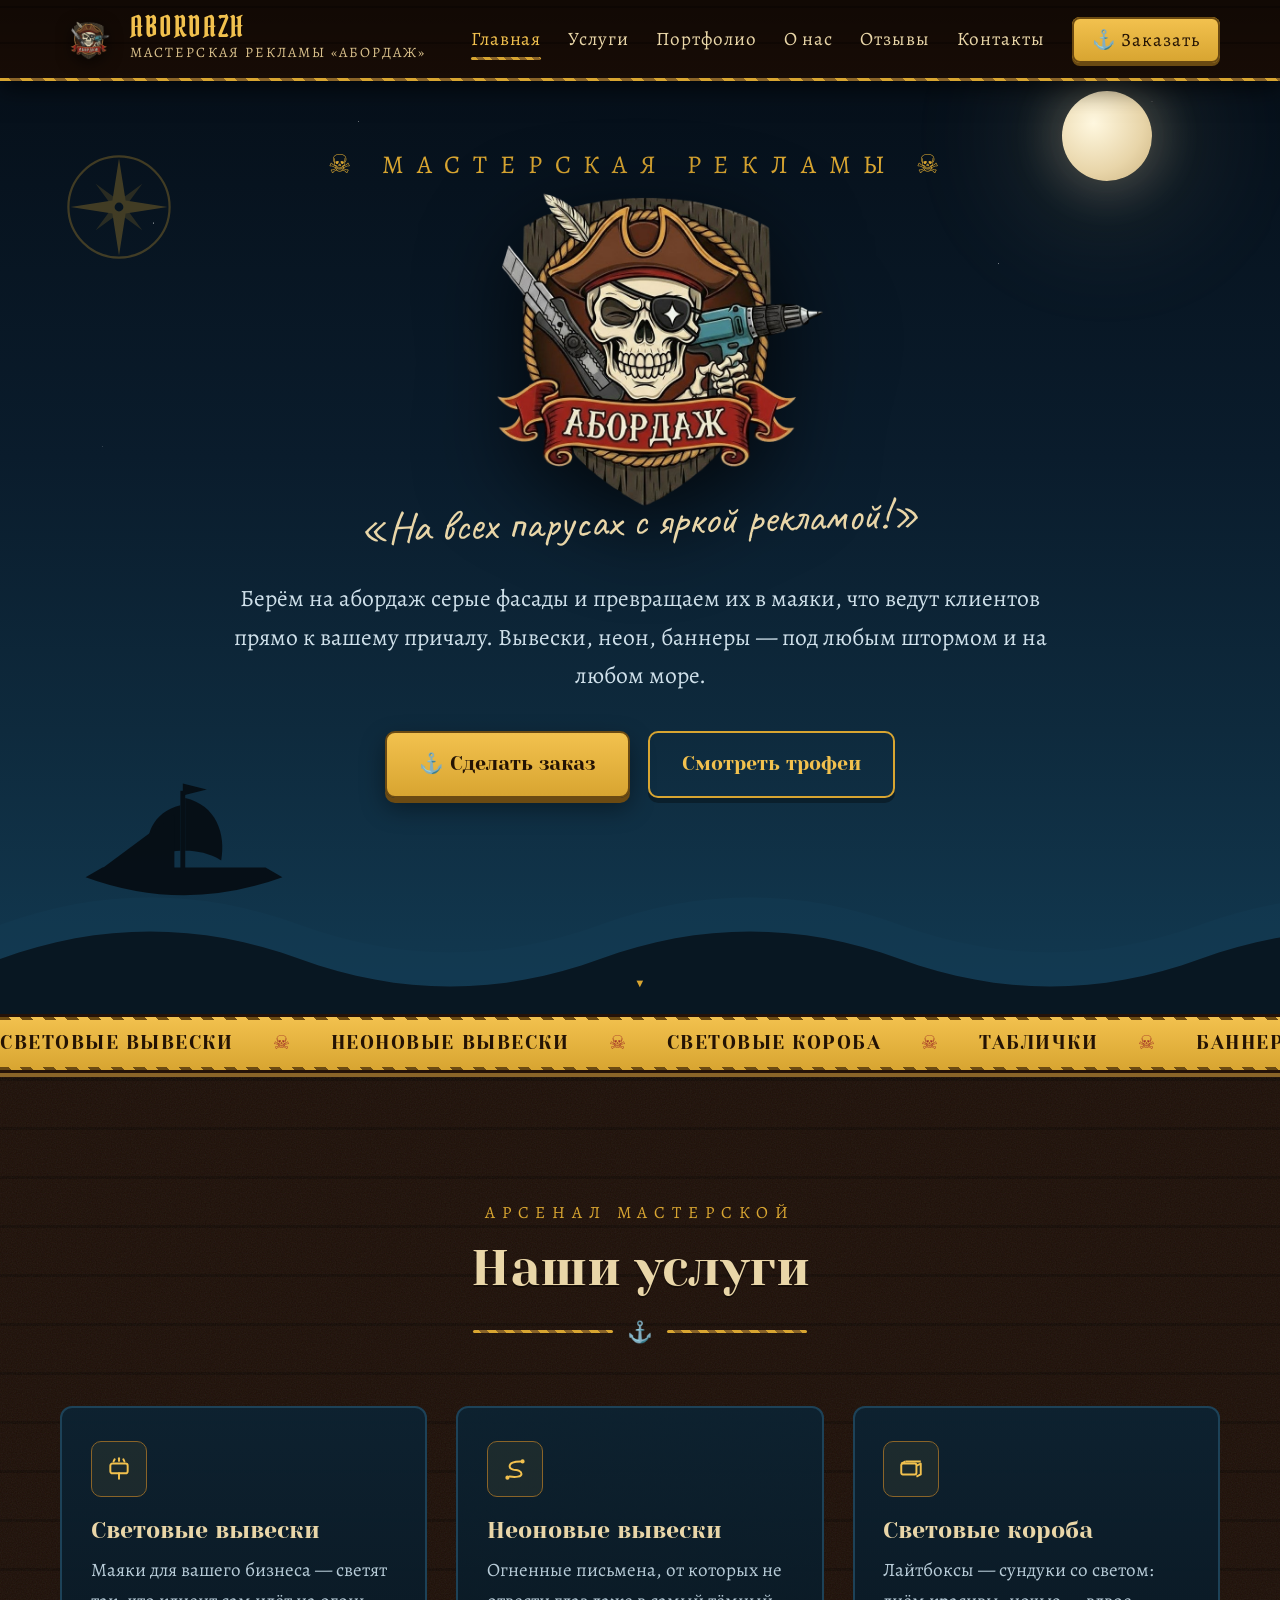
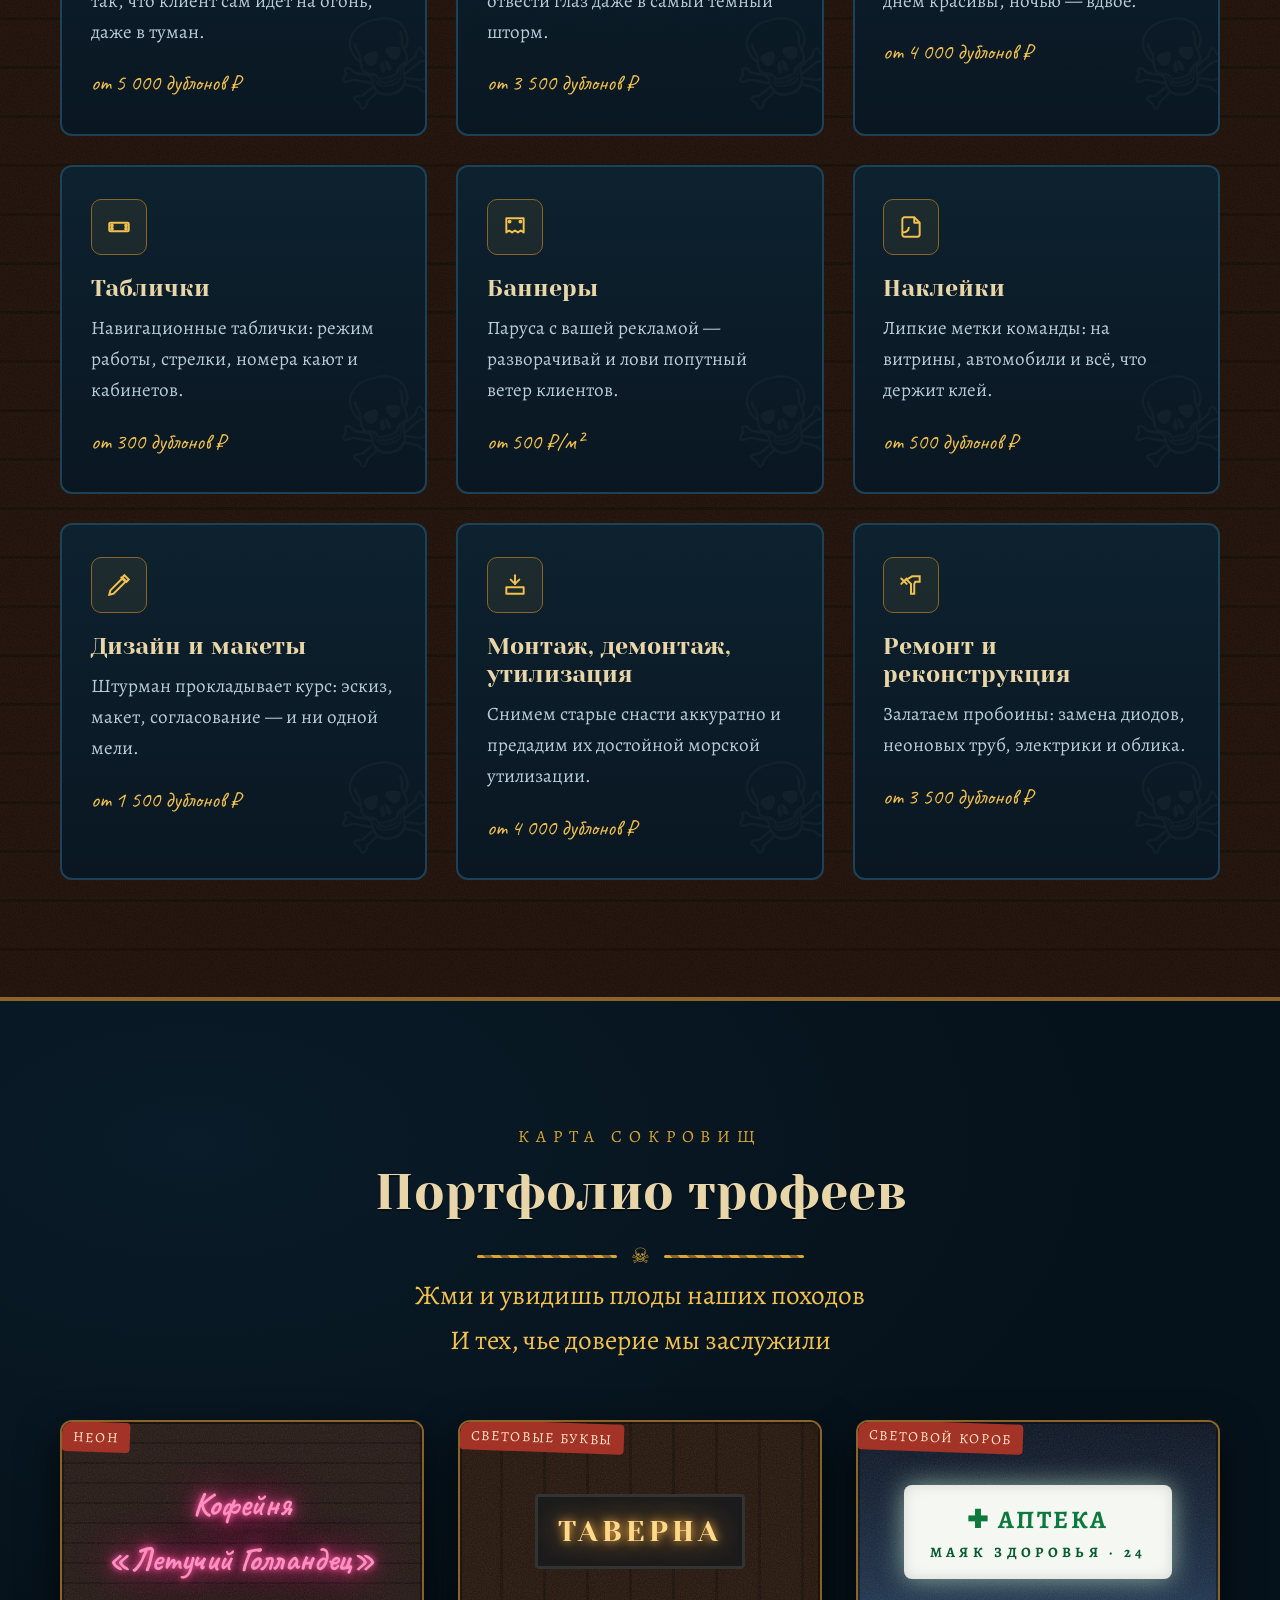
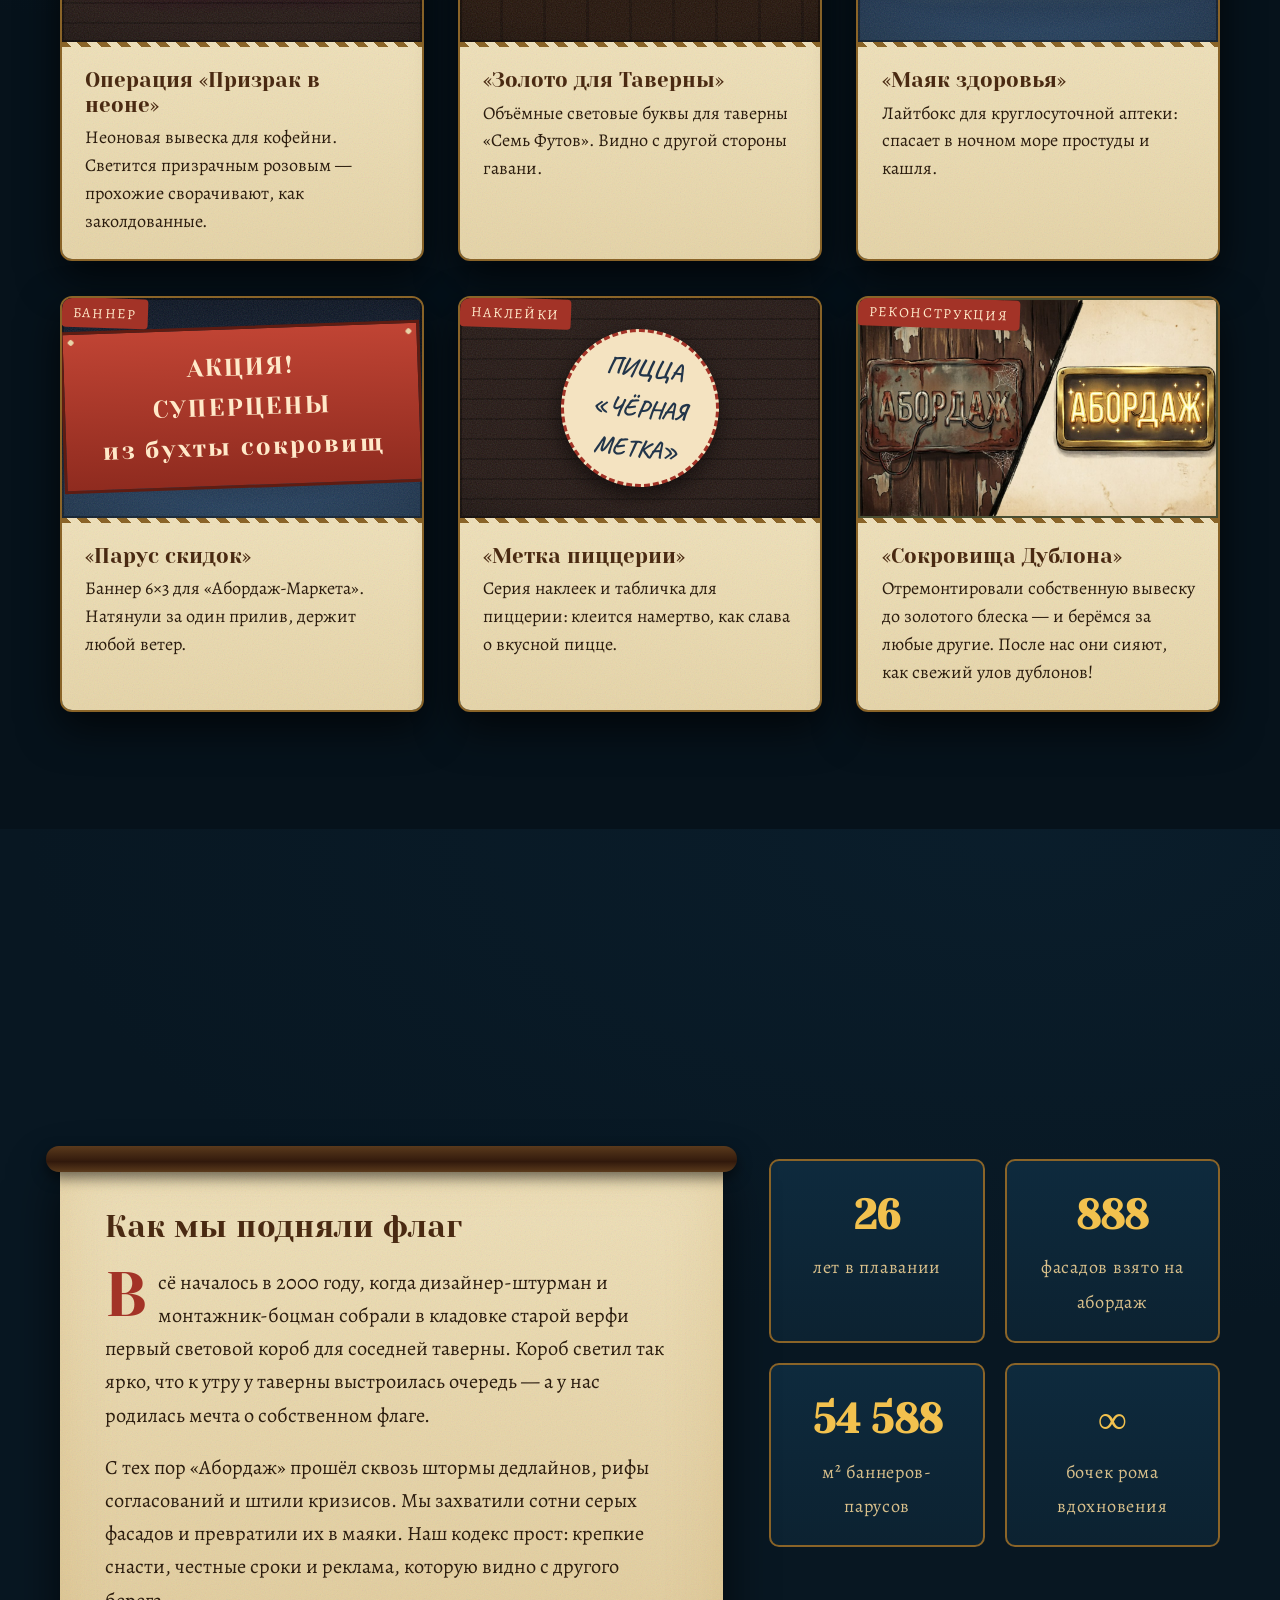
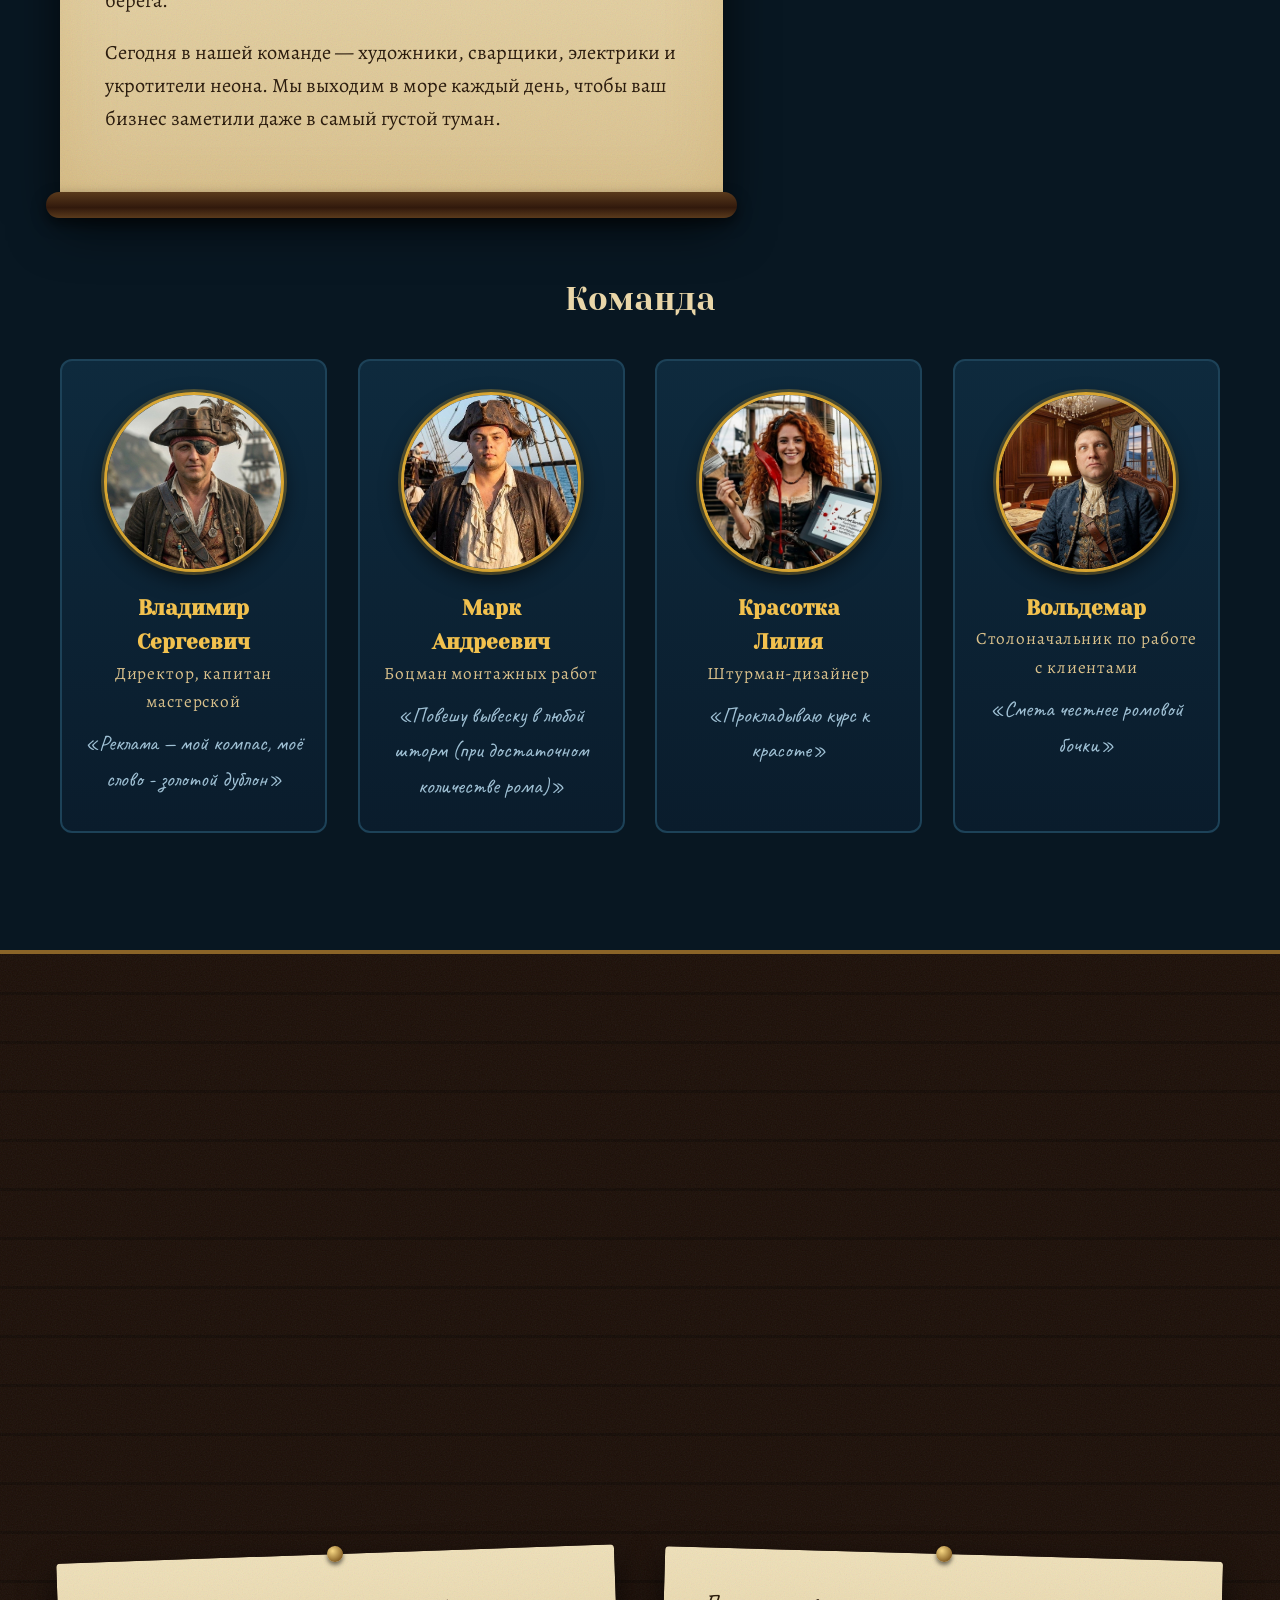
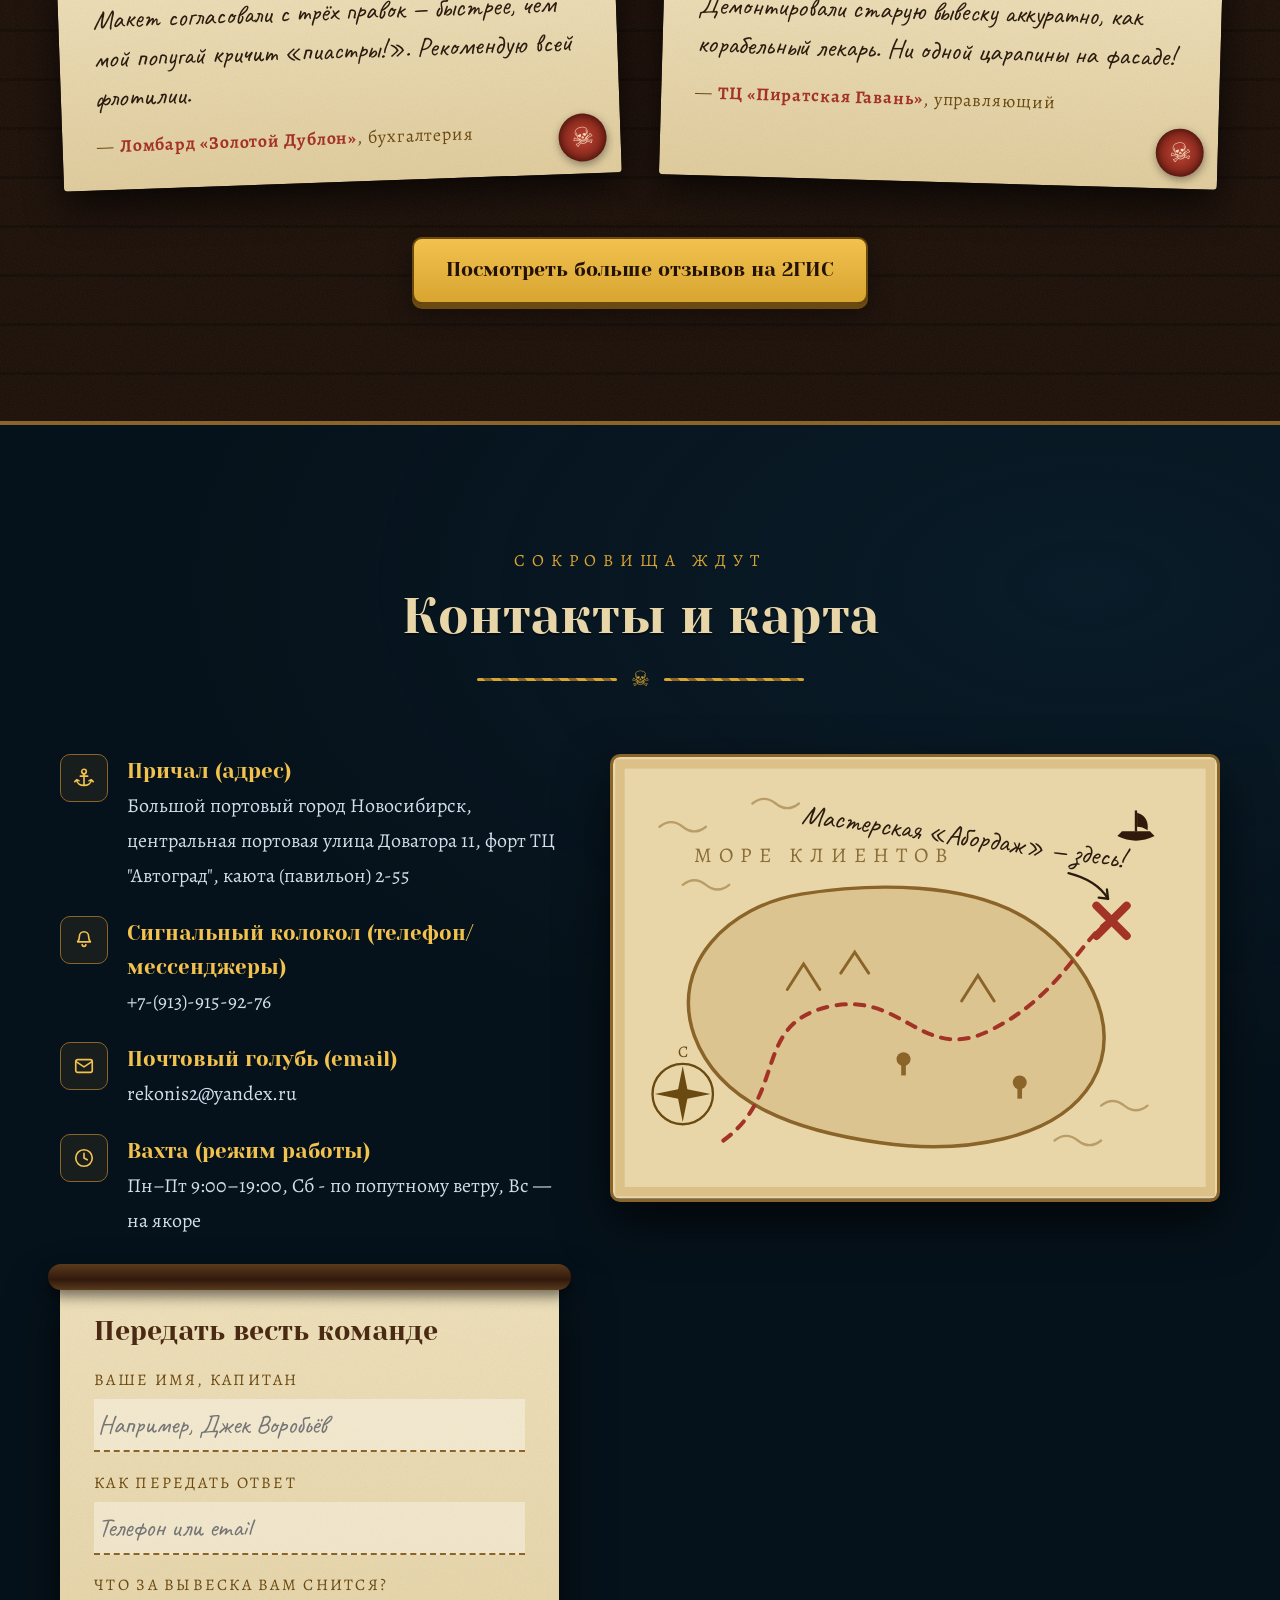
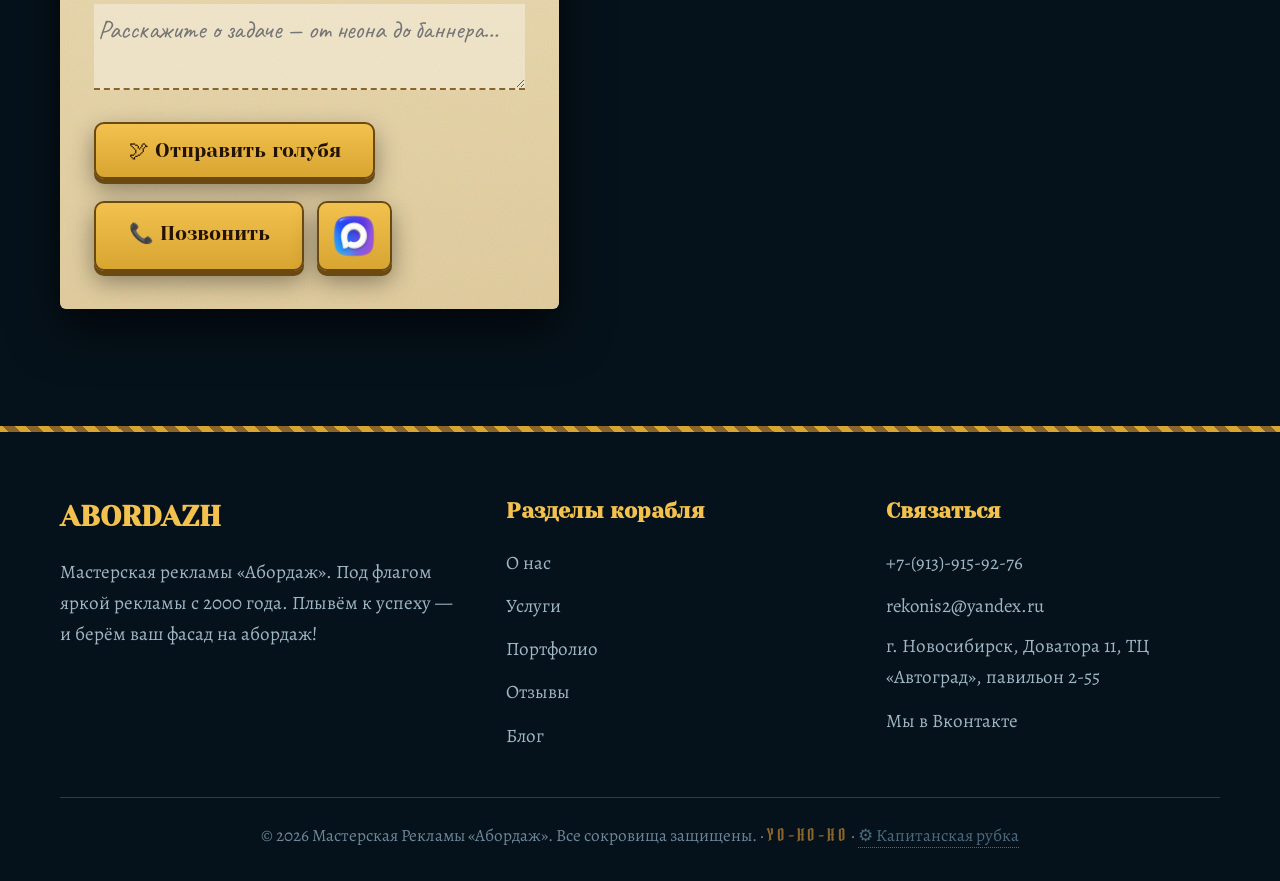
==== commit 35636dc3: "hero-slogan remake" ====
--- a/index.html
+++ b/index.html
@@ -62,7 +62,7 @@
       <div class="hero-logo">
         <img src="img/logo.png" alt="Эмблема мастерской «Абордаж»: череп в пиратской шляпе с инструментами">
       </div>
-      <p class="hero-slogan">«На всех парусах к успеху с яркой рекламой!»</p>
+      <p class="hero-slogan">«На всех парусах с яркой рекламой!»</p>
       <p class="lead">Берём на абордаж серые фасады и превращаем их в маяки, что ведут клиентов прямо к вашему причалу. Вывески, неон, баннеры — под любым штормом и на любом море.</p>
       <div class="hero-btns">
         <a class="btn" href="#services">⚓ Сделать заказ</a>
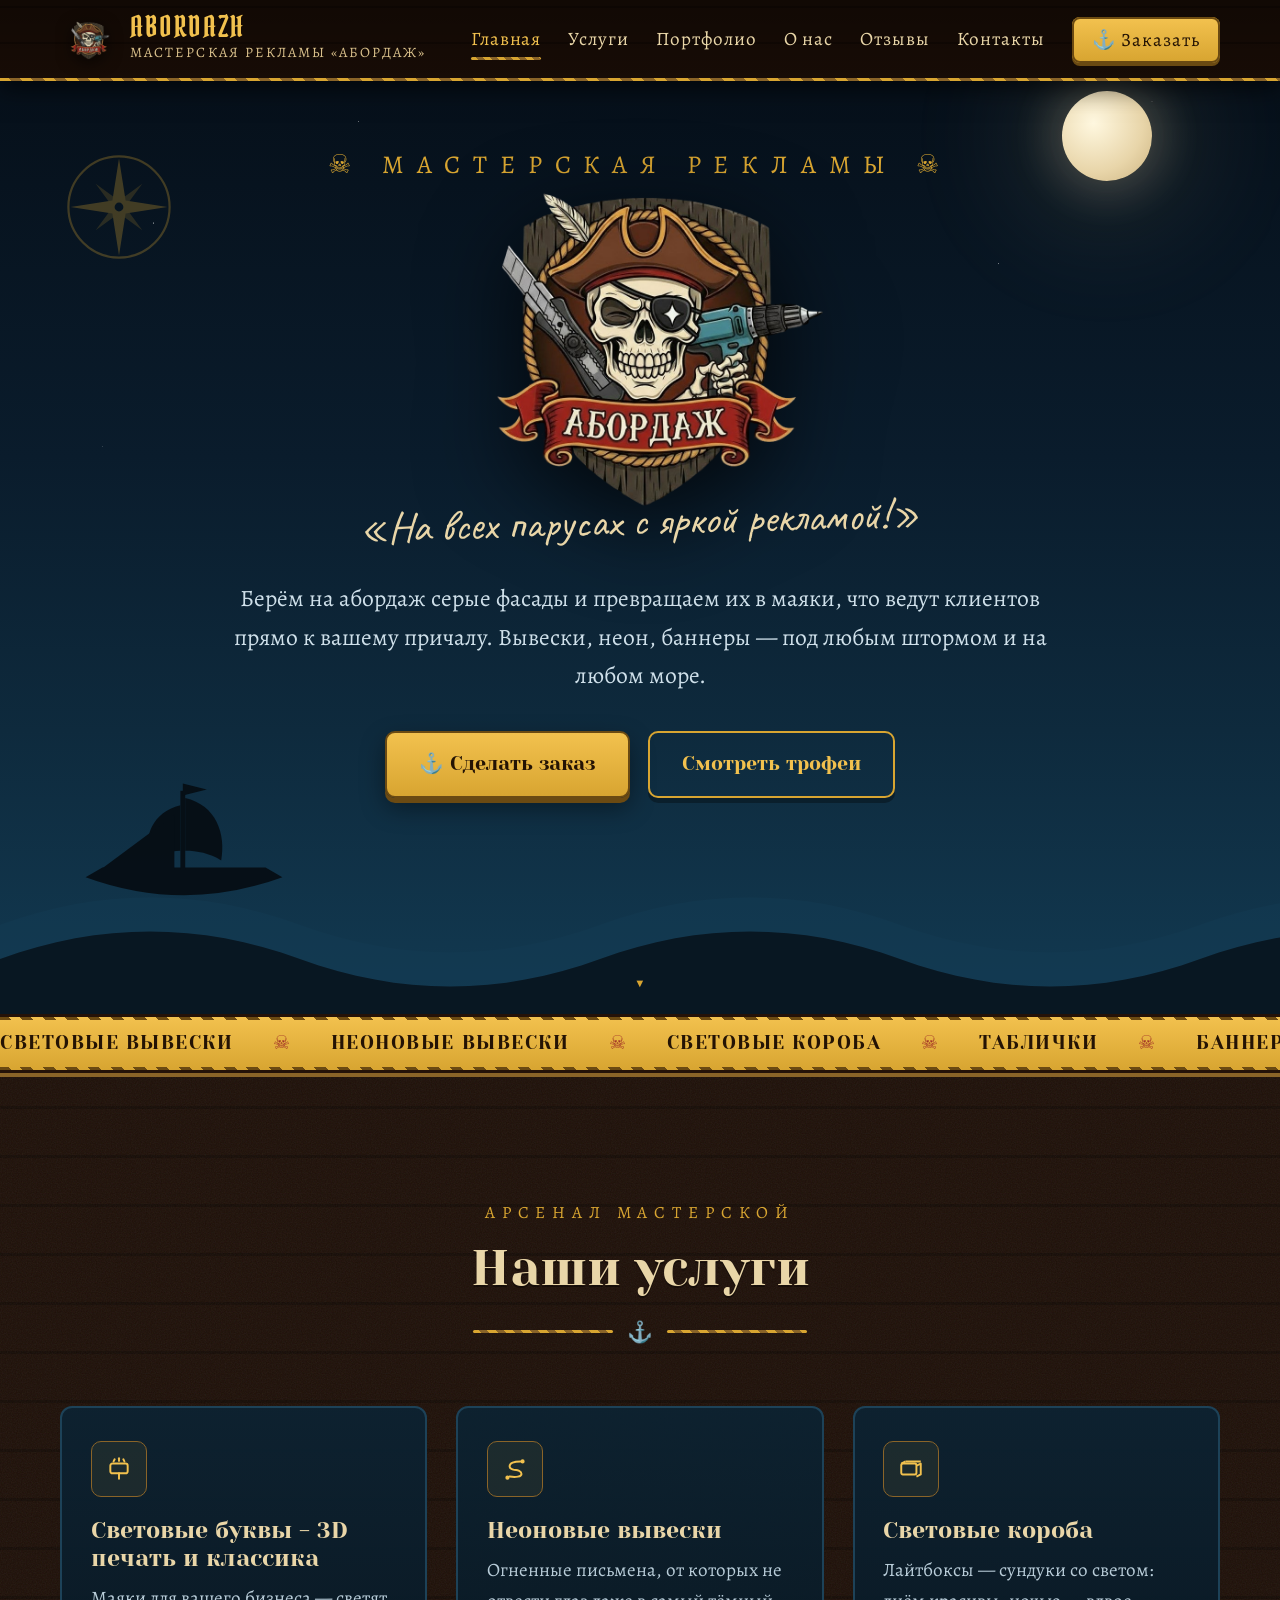
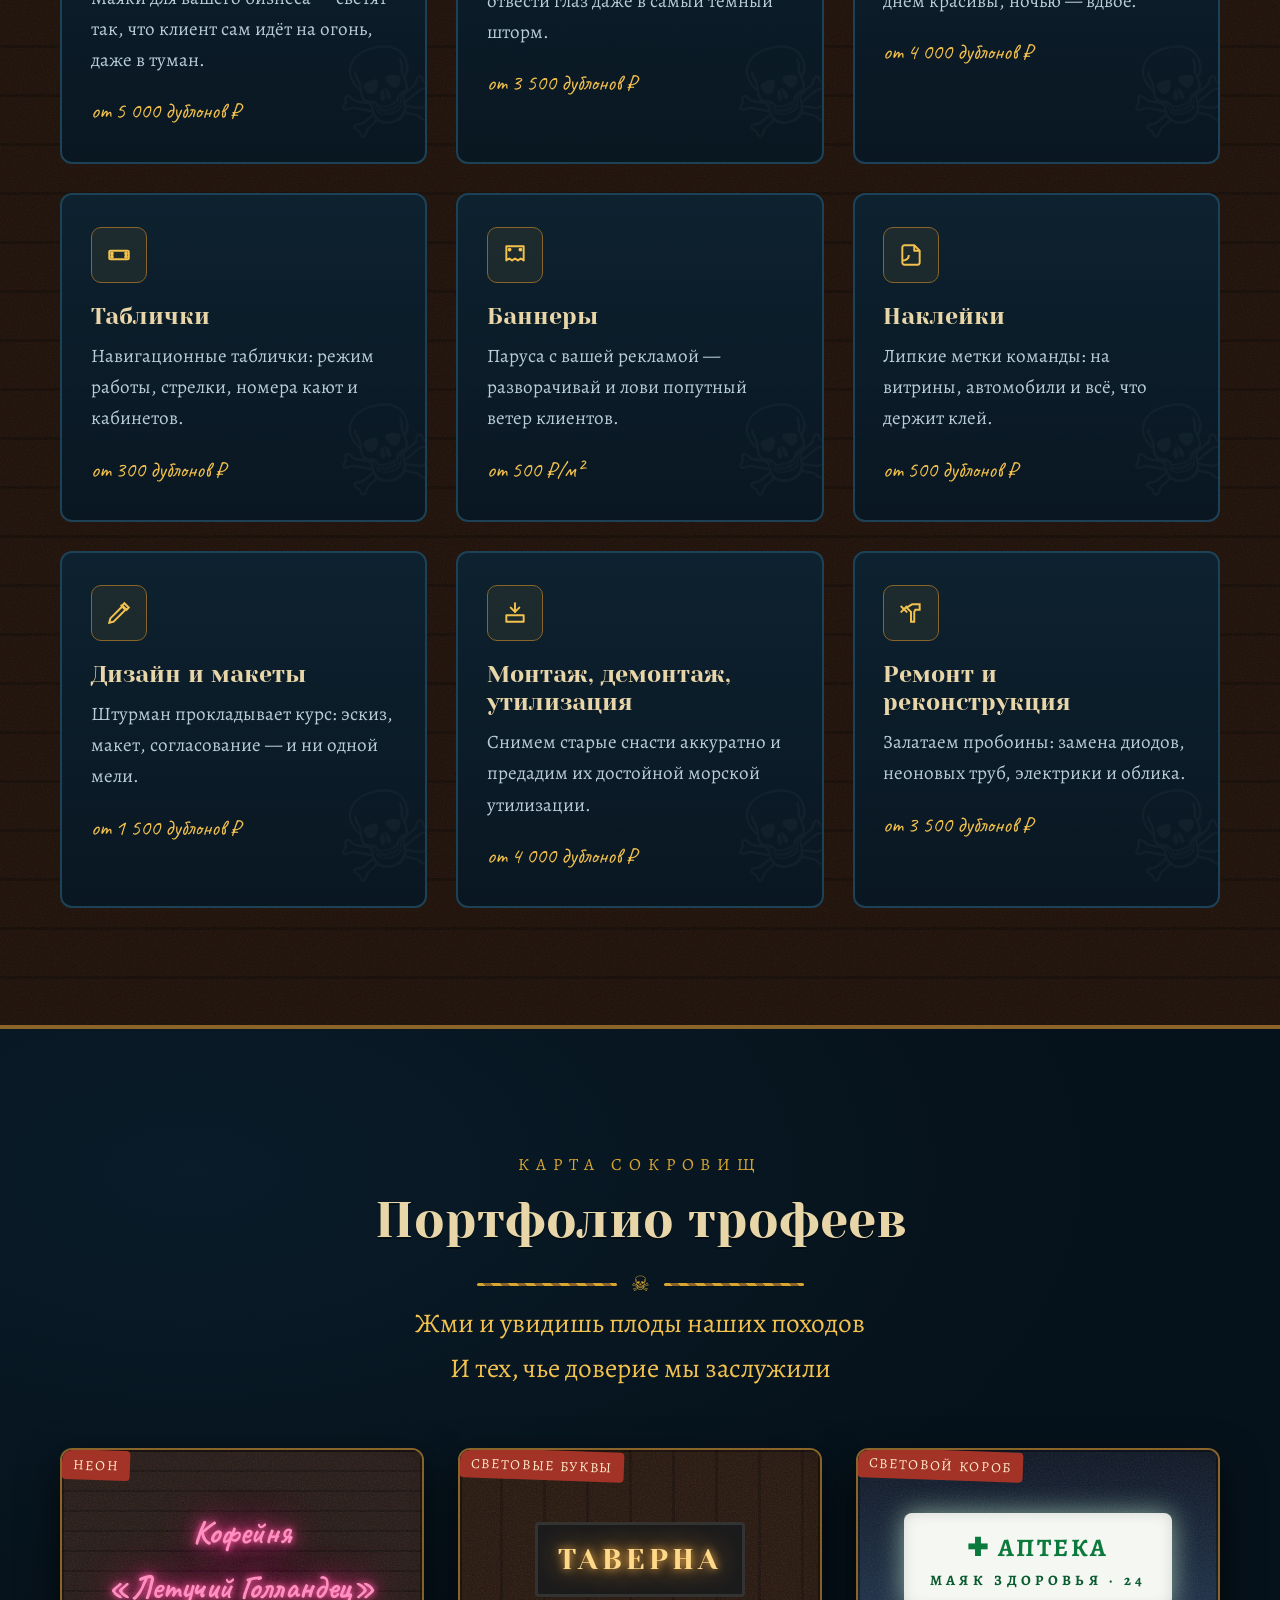
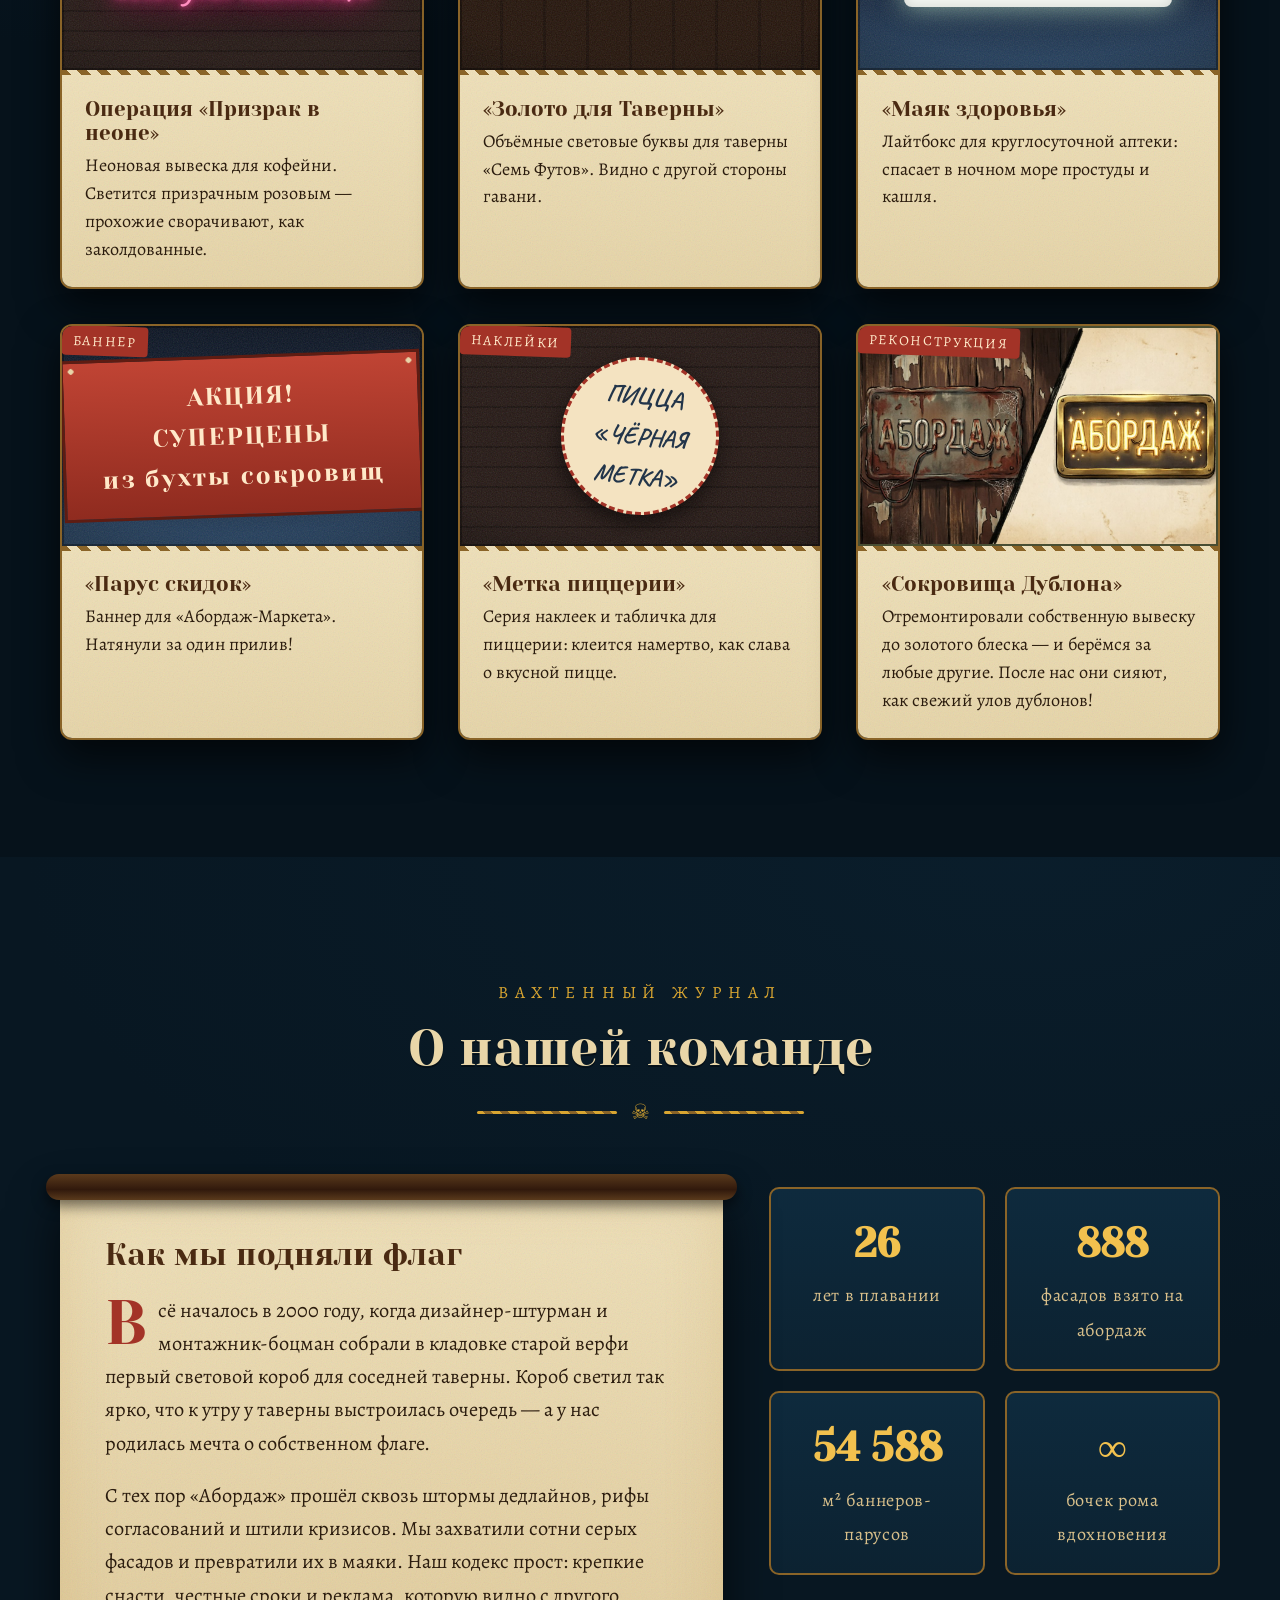
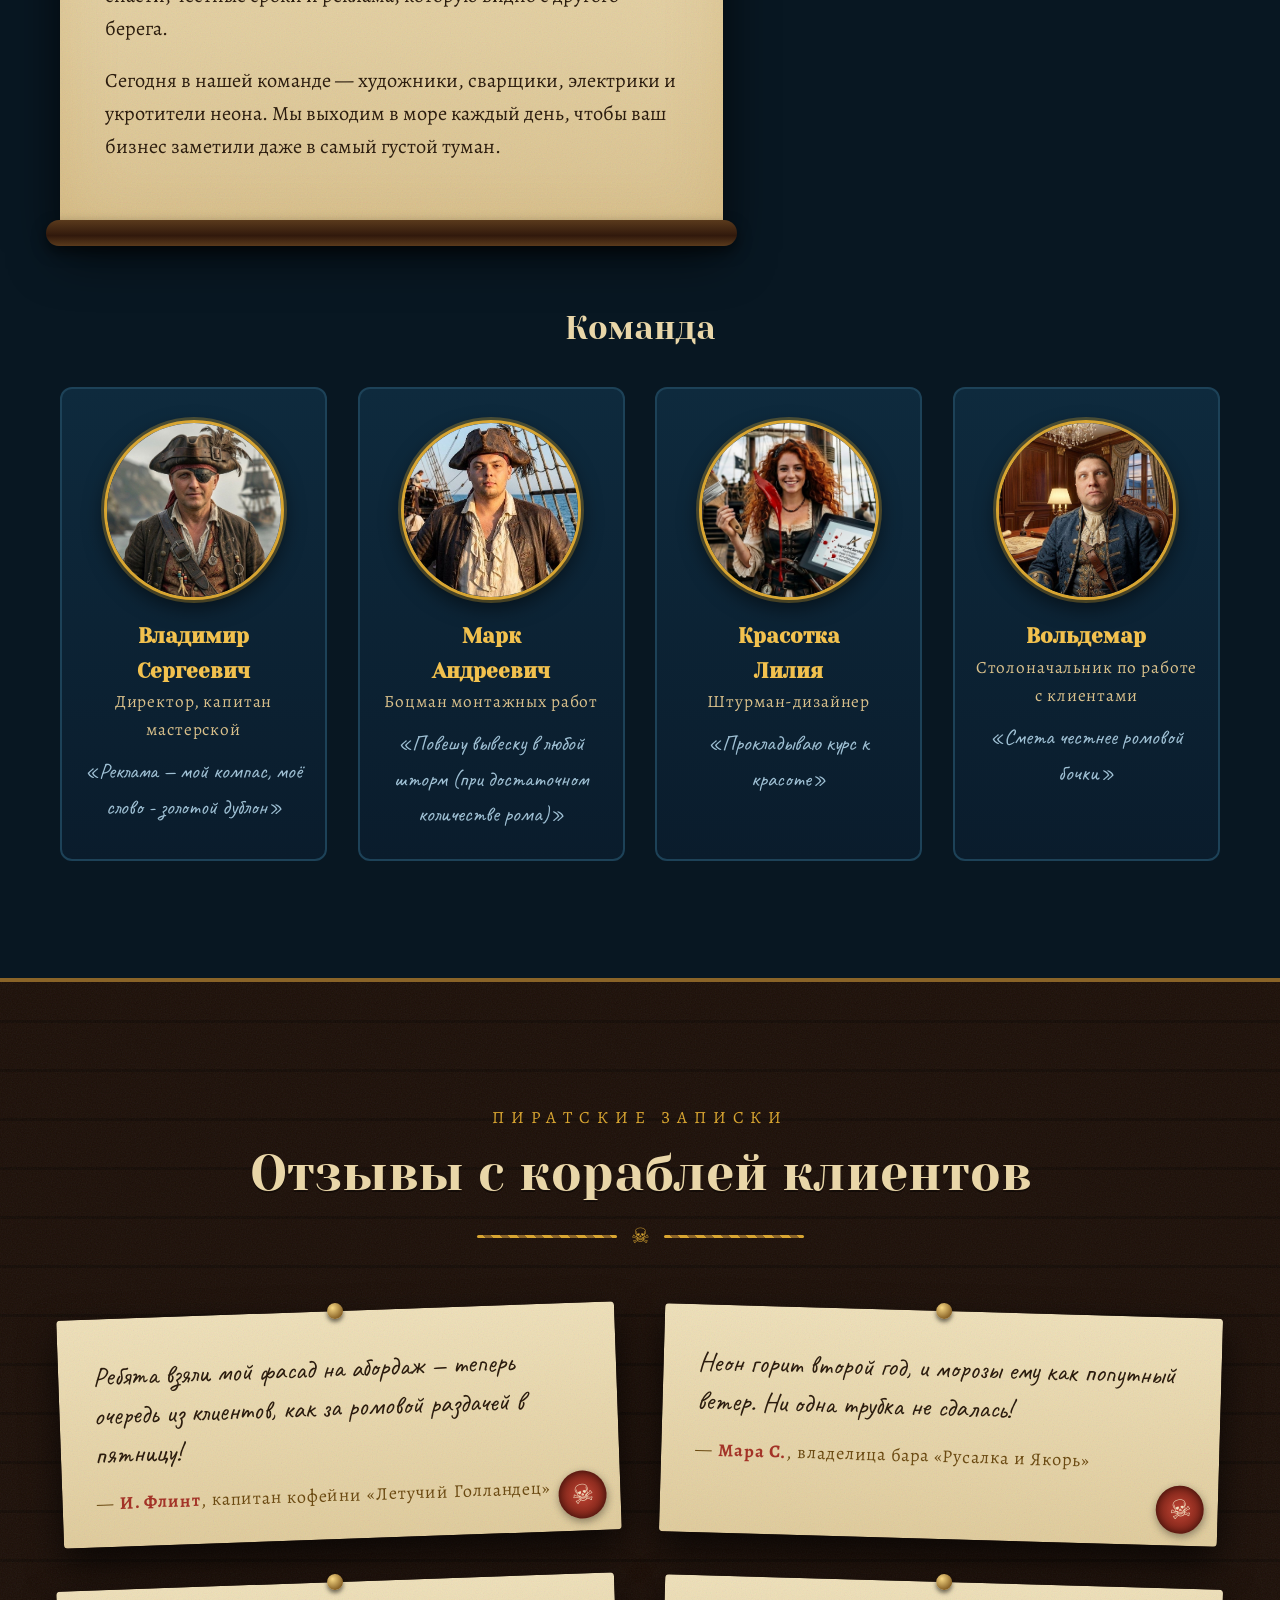
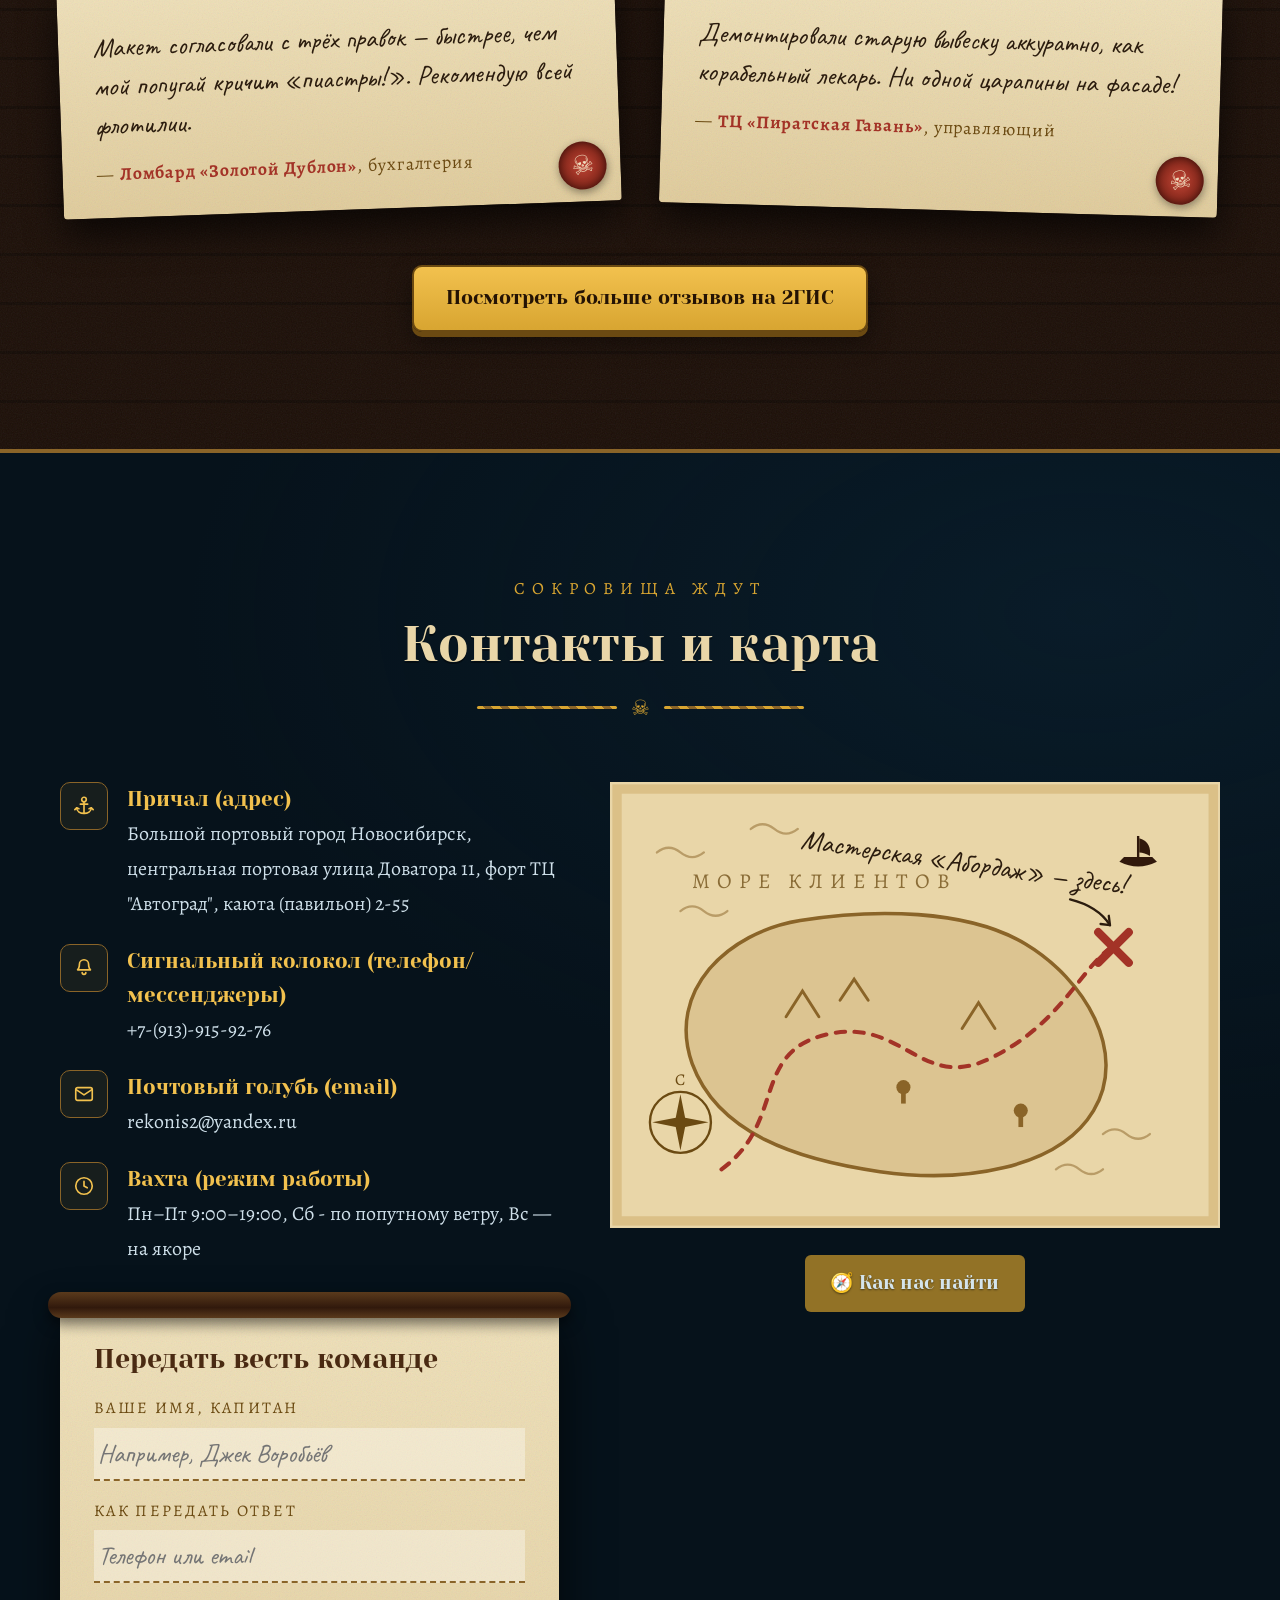
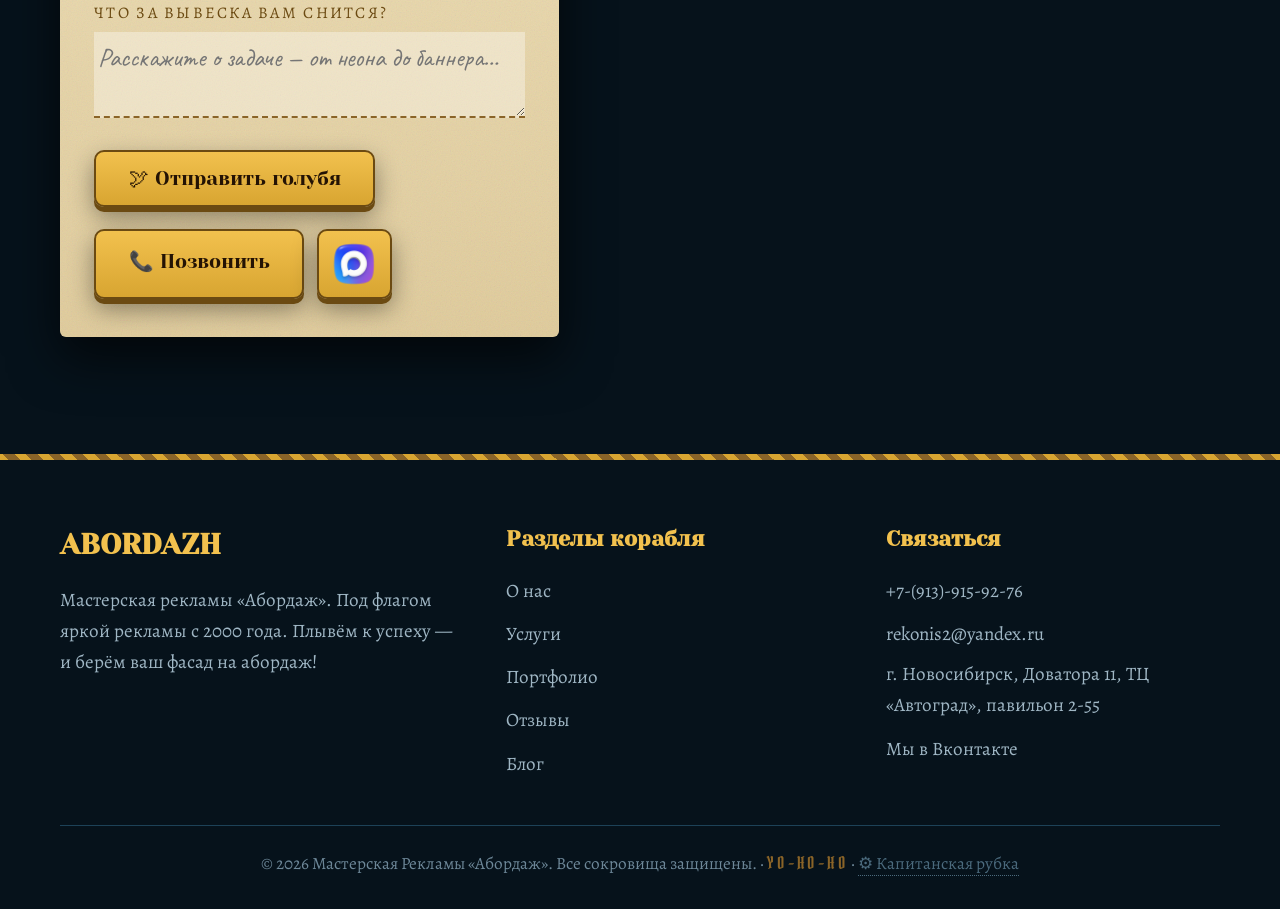
==== commit 1417754e: "button under map" ====
--- a/index.html
+++ b/index.html
@@ -102,7 +102,7 @@
     </div>
     <div class="srv-grid">
       <div class="srv reveal"><div class="ico"><svg width="26" height="26" viewBox="0 0 24 24" fill="none" stroke="currentColor" stroke-width="1.8" stroke-linecap="round"><rect x="4" y="7" width="16" height="9" rx="2"/><line x1="12" y1="16" x2="12" y2="21"/><line x1="8" y1="3" x2="7" y2="5"/><line x1="16" y1="3" x2="17" y2="5"/><line x1="12" y1="2" x2="12" y2="4.5"/></svg></div>
-        <h3>Световые вывески</h3><p>Маяки для вашего бизнеса — светят так, что клиент сам идёт на огонь, даже в туман.</p><span class="price">от 5 000 дублонов ₽</span></div>
+        <h3>Световые буквы - 3D печать и классика</h3><p>Маяки для вашего бизнеса — светят так, что клиент сам идёт на огонь, даже в туман.</p><span class="price">от 5 000 дублонов ₽</span></div>
       <div class="srv reveal d1"><div class="ico"><svg width="26" height="26" viewBox="0 0 24 24" fill="none" stroke="currentColor" stroke-width="1.8" stroke-linecap="round"><path d="M17 5c-6 0-10 1.5-10 4.5S12 13 13 13s5 1 5 3.5S13 20 7 19"/><circle cx="19" cy="5" r="1"/><circle cx="5" cy="20" r="1"/></svg></div>
         <h3>Неоновые вывески</h3><p>Огненные письмена, от которых не отвести глаз даже в самый тёмный шторм.</p><span class="price">от 3 500 дублонов ₽</span></div>
       <div class="srv reveal d2"><div class="ico"><svg width="26" height="26" viewBox="0 0 24 24" fill="none" stroke="currentColor" stroke-width="1.8" stroke-linejoin="round"><rect x="3" y="7" width="14" height="10" rx="1.5"/><path d="M17 9l4-2v10l-4 2"/><line x1="3" y1="7" x2="7" y2="5"/><line x1="7" y1="5" x2="21" y2="5"/></svg></div>
@@ -151,7 +151,7 @@
       <a href="#" target="_blank" class="work reveal">
         <span class="tag">Баннер</span>
         <div class="scene scene-night"><div class="sign banner-sign">АКЦИЯ! СУПЕРЦЕНЫ<br>из бухты сокровищ</div></div>
-        <div class="work-cap"><h3>«Парус скидок»</h3><p>Баннер 6×3 для «Абордаж-Маркета». Натянули за один прилив, держит любой ветер.</p></div>
+        <div class="work-cap"><h3>«Парус скидок»</h3><p>Баннер для «Абордаж-Маркета». Натянули за один прилив!</p></div>
       </a>
       <a href="#" target="_blank" class="work reveal d1">
         <span class="tag">Наклейки</span>
@@ -295,6 +295,7 @@
         <svg viewBox="0 0 520 380" role="img" aria-label="Пиратская карта с маршрутом до мастерской «Абордаж»">
           <rect width="520" height="380" fill="#e9d6a8"/>
           <rect x="6" y="6" width="508" height="368" fill="none" stroke="#b98a3c" stroke-width="8" opacity=".3"/>
+          
           <g stroke="#8a6428" stroke-width="2" fill="none" opacity=".5" stroke-linecap="round">
             <path d="M40 60q10-8 20 0t20 0"/><path d="M120 40q10-8 20 0t20 0"/>
             <path d="M60 110q10-8 20 0t20 0"/><path d="M420 300q10-8 20 0t20 0"/>
@@ -310,7 +311,6 @@
           <g stroke="#a33327" stroke-width="7" stroke-linecap="round">
             <line x1="416" y1="128" x2="442" y2="154"/><line x1="442" y1="128" x2="416" y2="154"/>
           </g>
-          <!-- Подпись сдвинута левее + стрелка к кресту -->
           <text x="300" y="76" text-anchor="middle" font-family="Caveat,cursive" font-size="24" fill="#2b1c0e" transform="rotate(8 300 78)">Мастерская «Абордаж» — здесь!</text>
           <path d="M392 100Q416 106 426 122" fill="none" stroke="#2b1c0e" stroke-width="2" stroke-linecap="round"/>
           <path d="M426 122l-8-1M426 122l-1-8" fill="none" stroke="#2b1c0e" stroke-width="2" stroke-linecap="round"/>
@@ -323,7 +323,14 @@
             <path d="M-16 8Q0 16 16 8L12 4H-12Z"/><rect x="-1" y="-14" width="2" height="18"/><path d="M1-12c8 2 10 9 9 15-3-2-6-3-9-3z"/>
           </g>
         </svg>
-      </div>
+        <div style="text-align: center; padding: 1.5rem;">
+          <a href="https://2gis.ru/novosibirsk/gallery/geo/70000001020378187/photoId/30258560269047351" 
+            target="_blank" 
+            class="btn-map-route">
+              🧭 Как нас найти
+          </a>
+      </div>
+    </div>
     </div>
   </div>
 </section>
--- a/css/style.css
+++ b/css/style.css
@@ -270,7 +270,7 @@
 .max-ico img{width:100%;height:100%;object-fit:cover;transform:scale(1.18);display:block}
 .form-ok{display:none;margin-top:1rem;font-family:'Caveat',cursive;font-size:1.4rem;color:#0c7a3d}
 .form-ok.show{display:block}
-.map-wrap{border-radius:10px;overflow:hidden;border:3px solid var(--gold-dim);box-shadow:0 20px 50px #000000aa;transform:rotate(.6deg)}
+/* .map-wrap{border-radius:10px;overflow:hidden;border:3px solid var(--gold-dim);box-shadow:0 20px 50px #000000aa;transform:rotate(.6deg)} */
 .map-wrap svg{width:100%;height:auto}
 
 /* ============ ПОДВАЛ ============ */
@@ -322,4 +322,24 @@
   @keyframes bobC{0%,100%{transform:translateX(-50%) translateY(0) rotate(-1.5deg)}50%{transform:translateX(-50%) translateY(-12px) rotate(1.5deg)}}
   .compass-hero{display:none}
   .scroll-paper{padding:2.1rem 1.4rem}
-}+}
+.btn-map-route {
+    display: inline-block;
+    font-family: 'Yeseva One', serif;
+    font-size: 1.05rem;
+    color: #d4e4eb;
+    background: #927226;
+    border: none;
+    border-radius: 6px;
+    padding: 0.7rem 1.4rem;
+    cursor: pointer;
+    text-decoration: none;
+    transition: all 0.25s ease;
+    text-shadow: 0 1px 2px rgba(0,0,0,0.5);
+}
+
+.btn-map-route:hover {
+    background: rgba(216, 165, 49, 0.25);
+    color: #e8f0f5;
+    transform: translateY(-2px);
+}
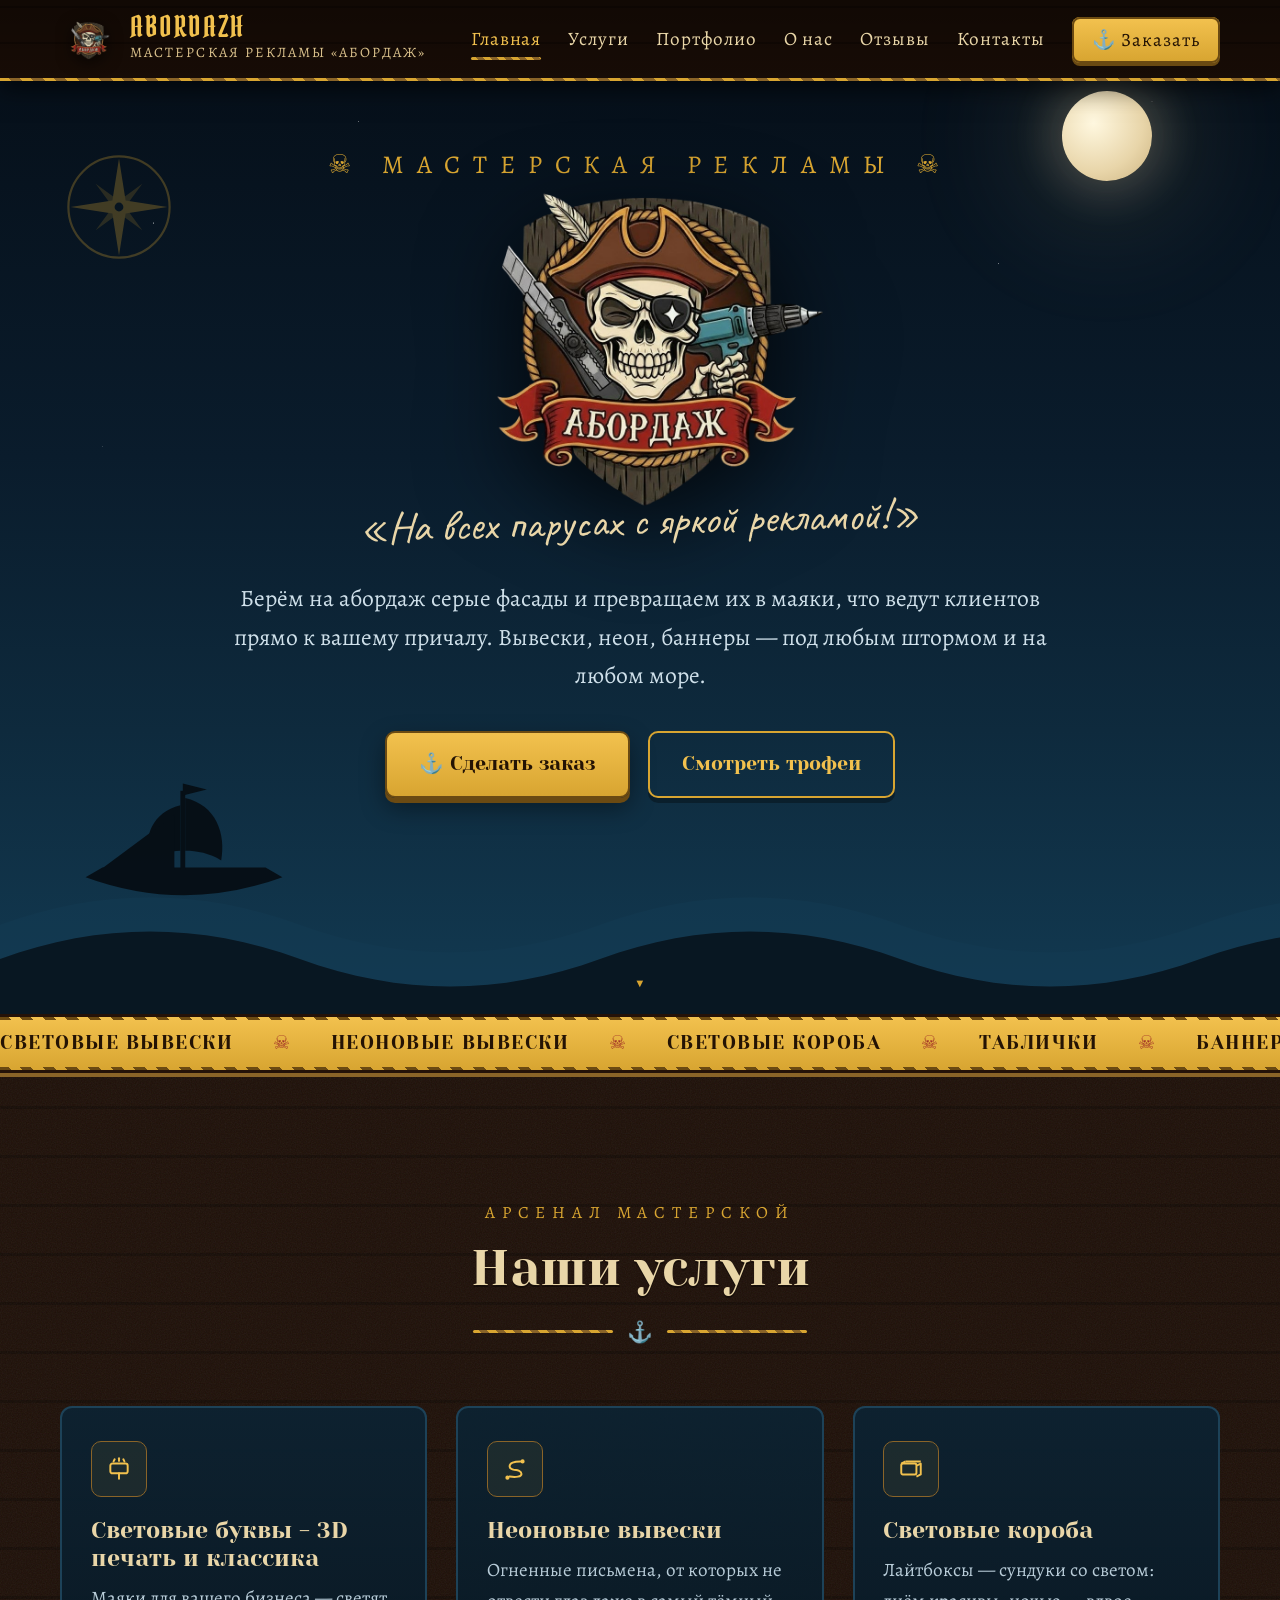
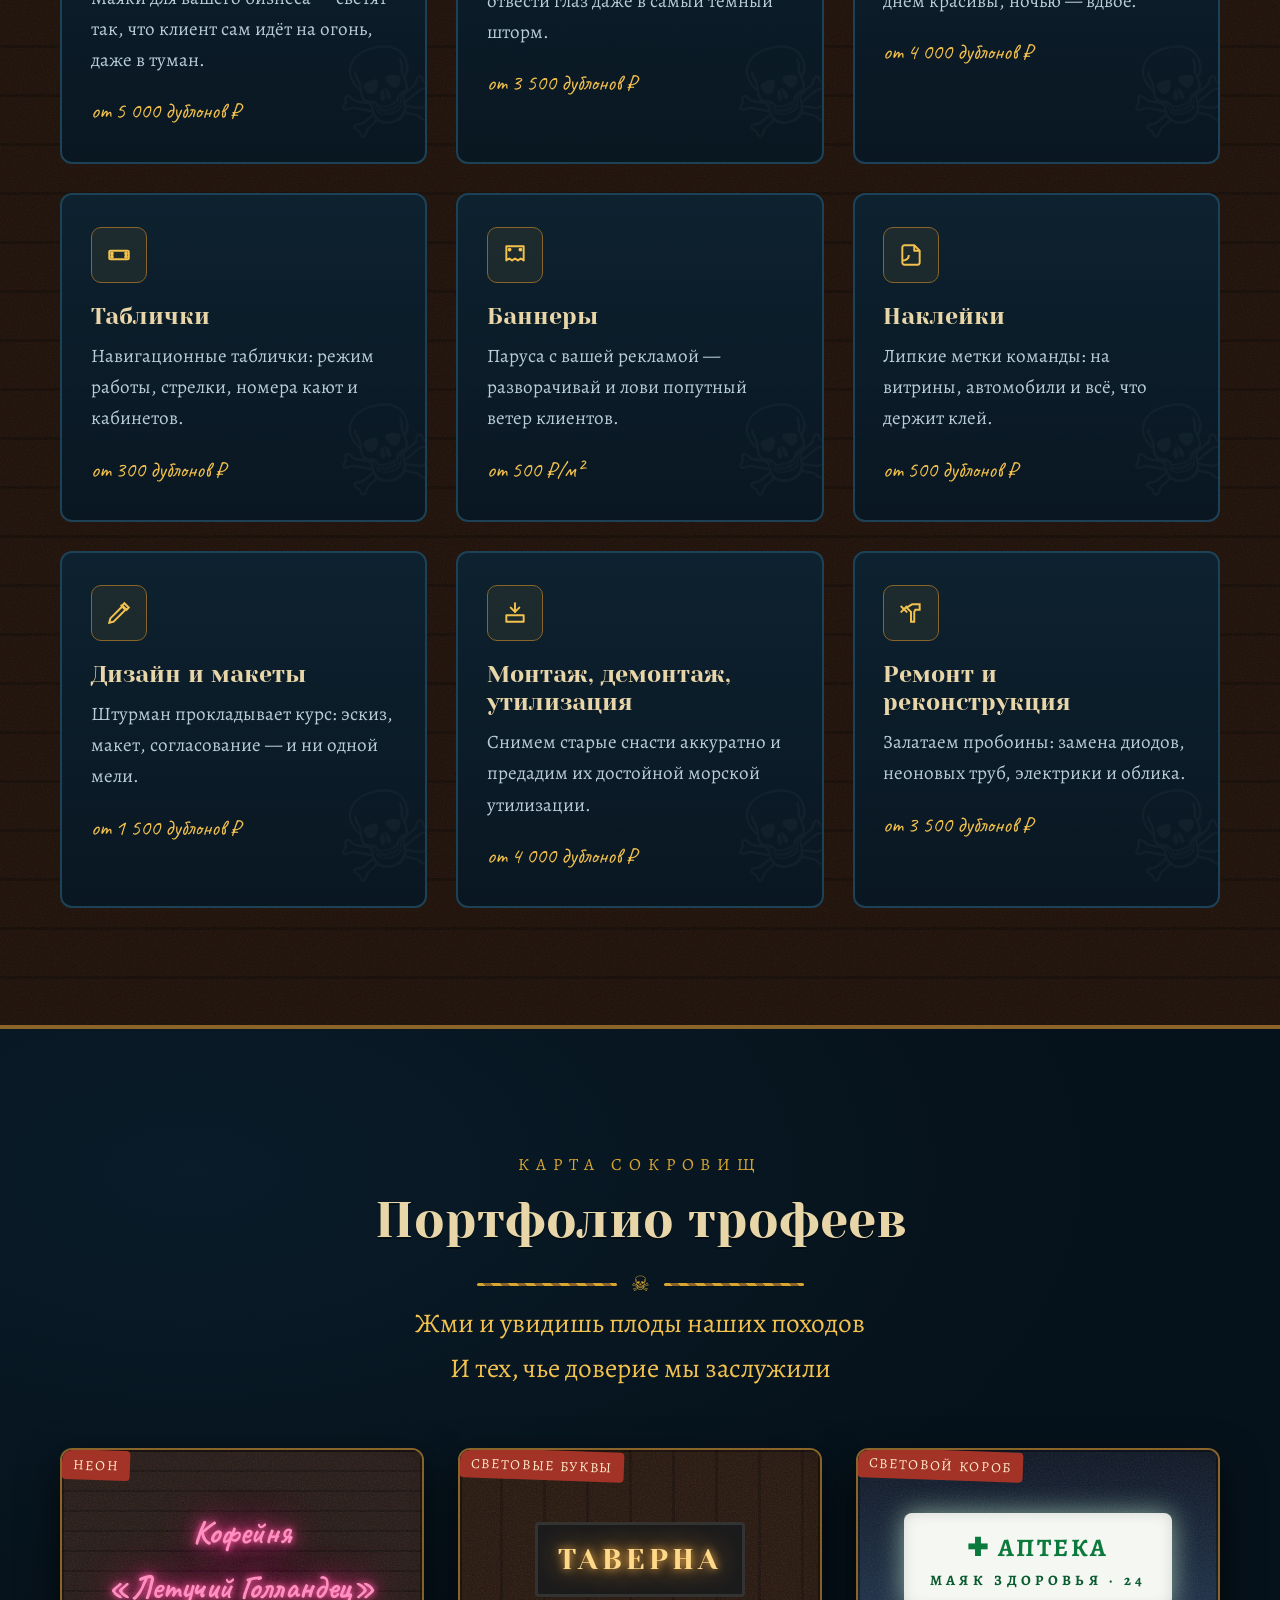
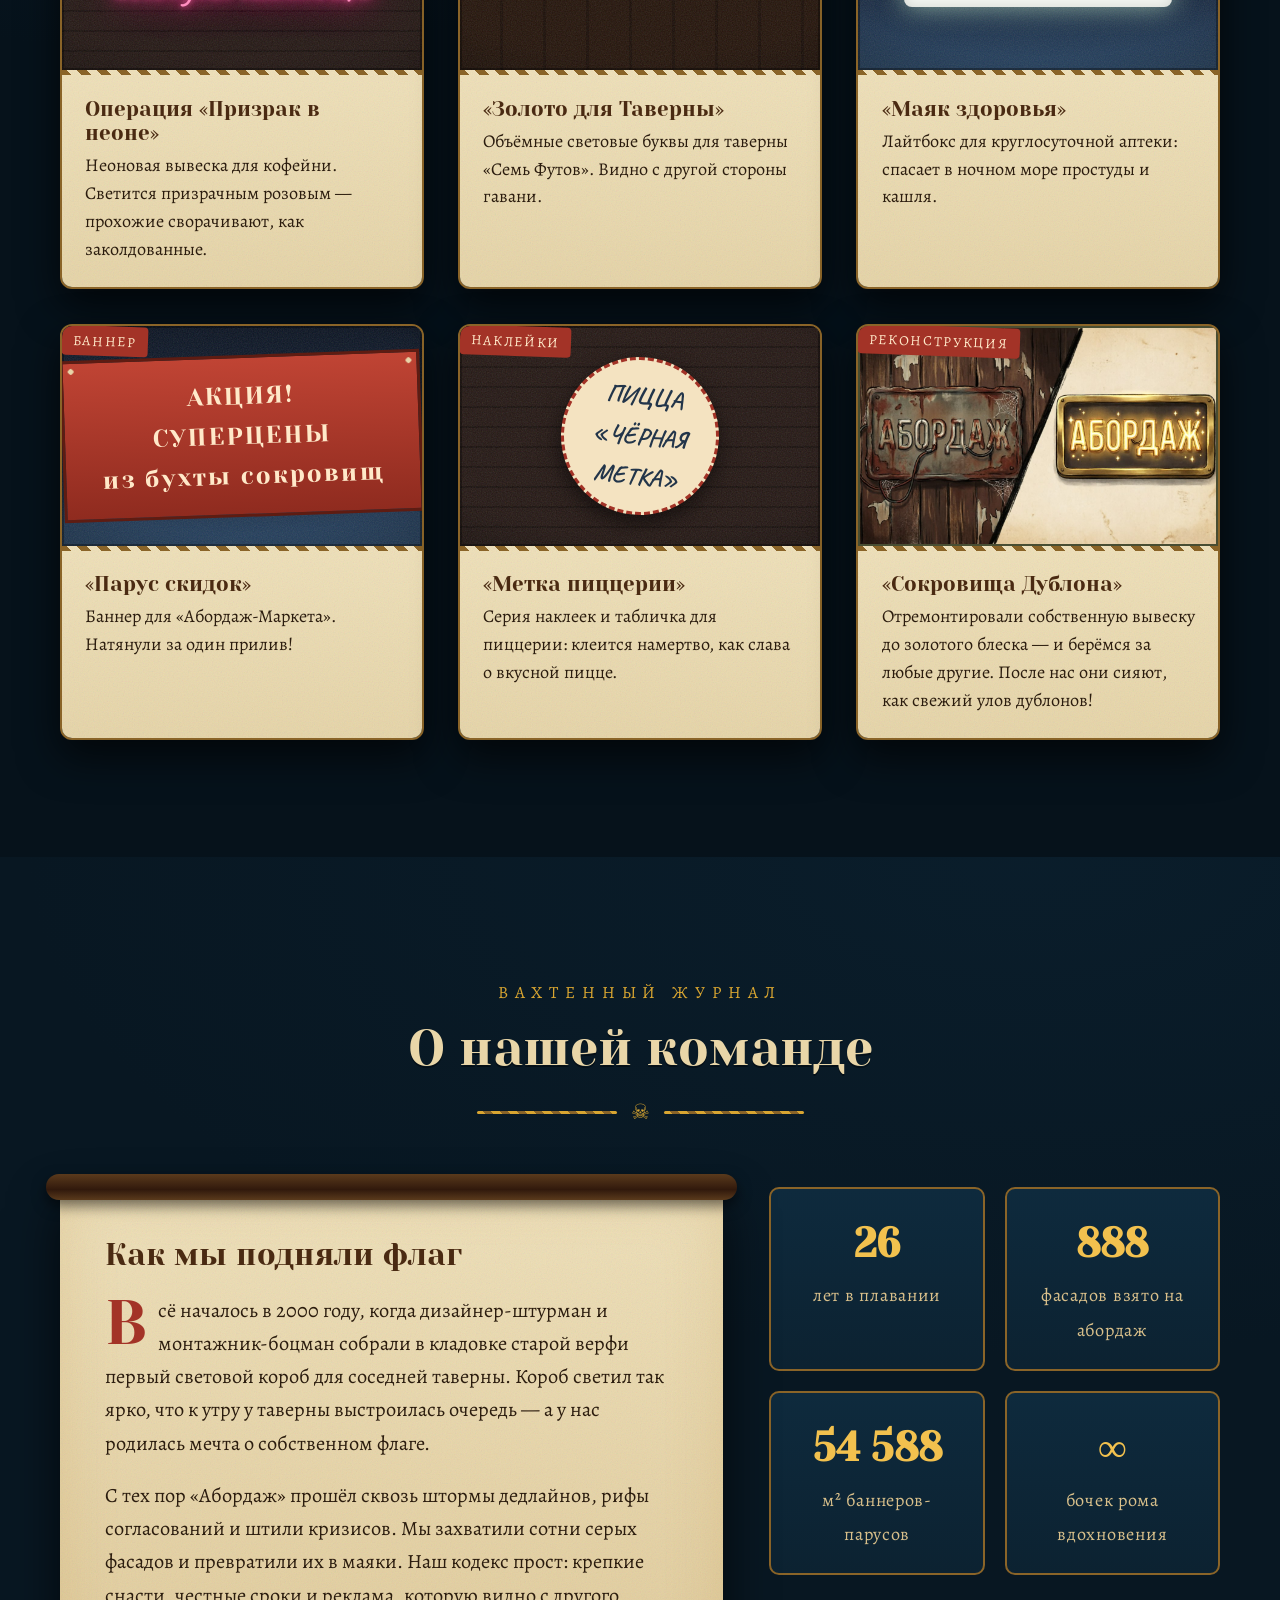
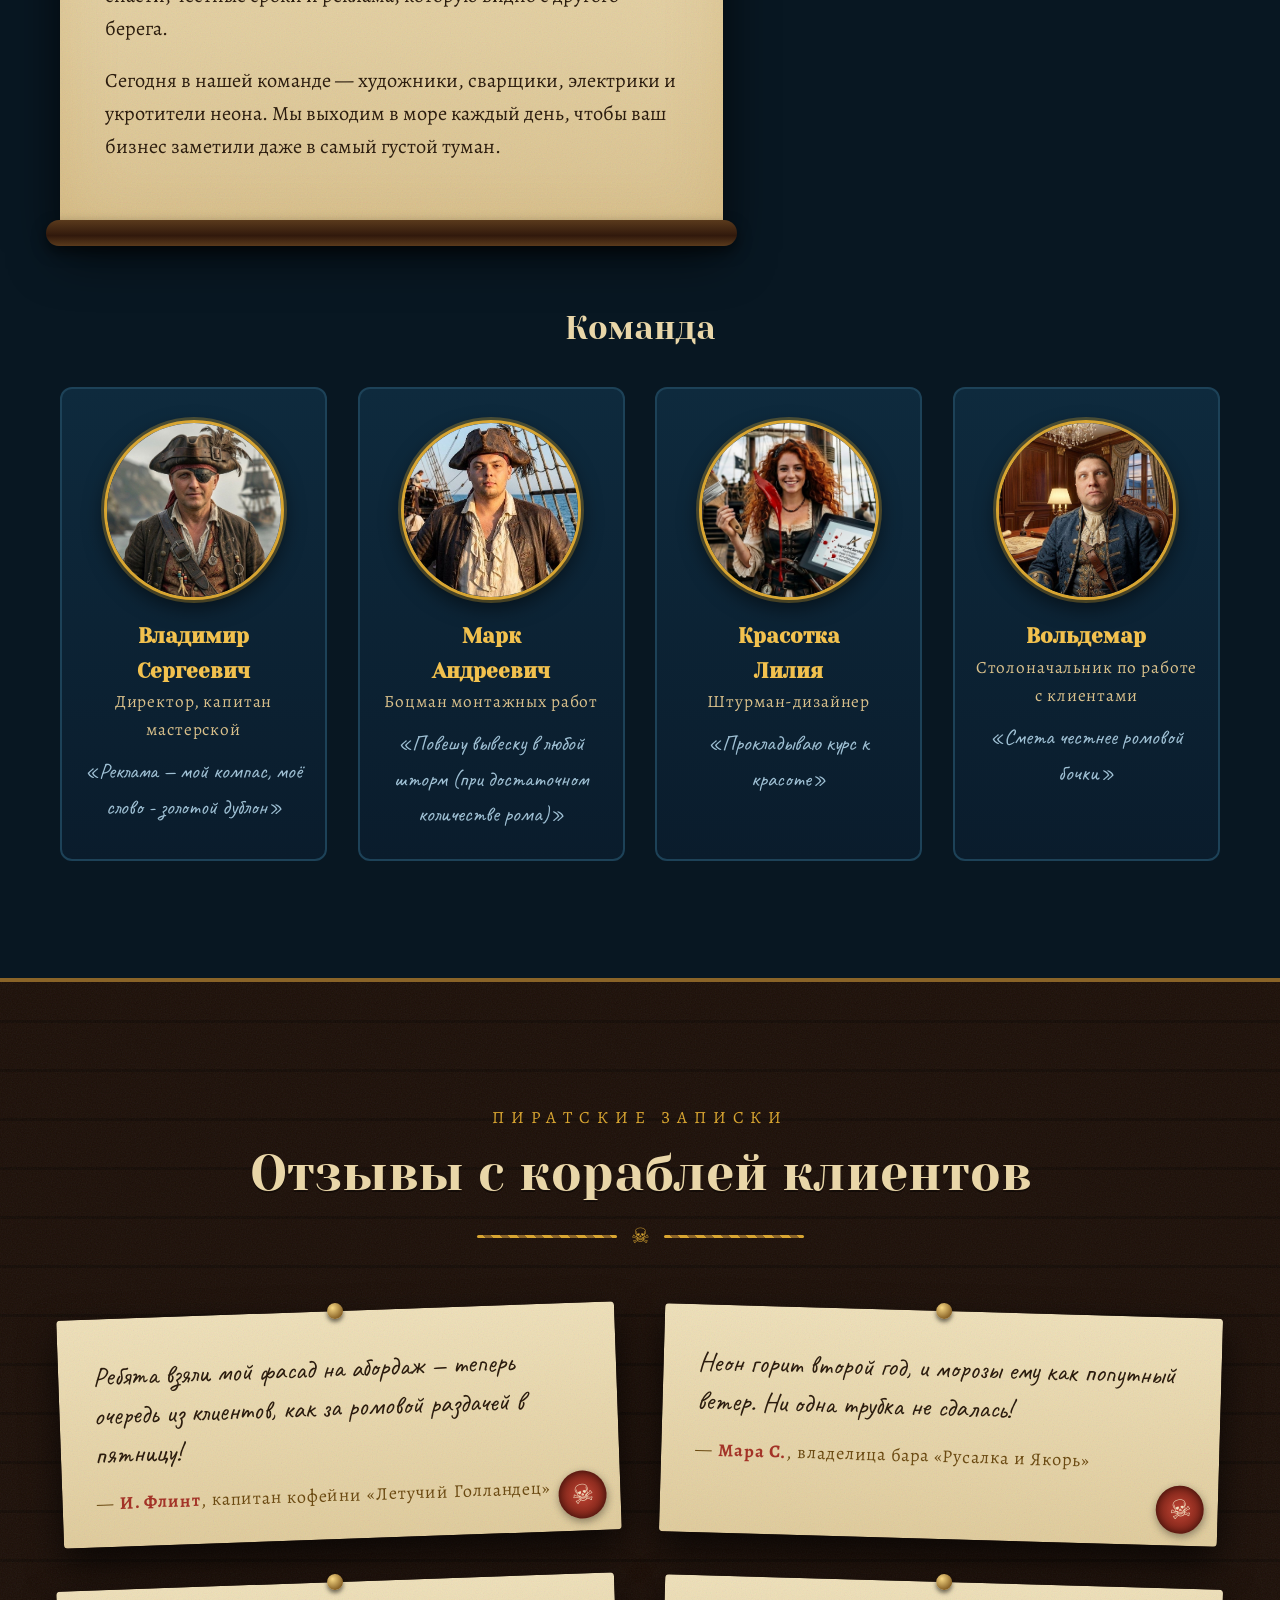
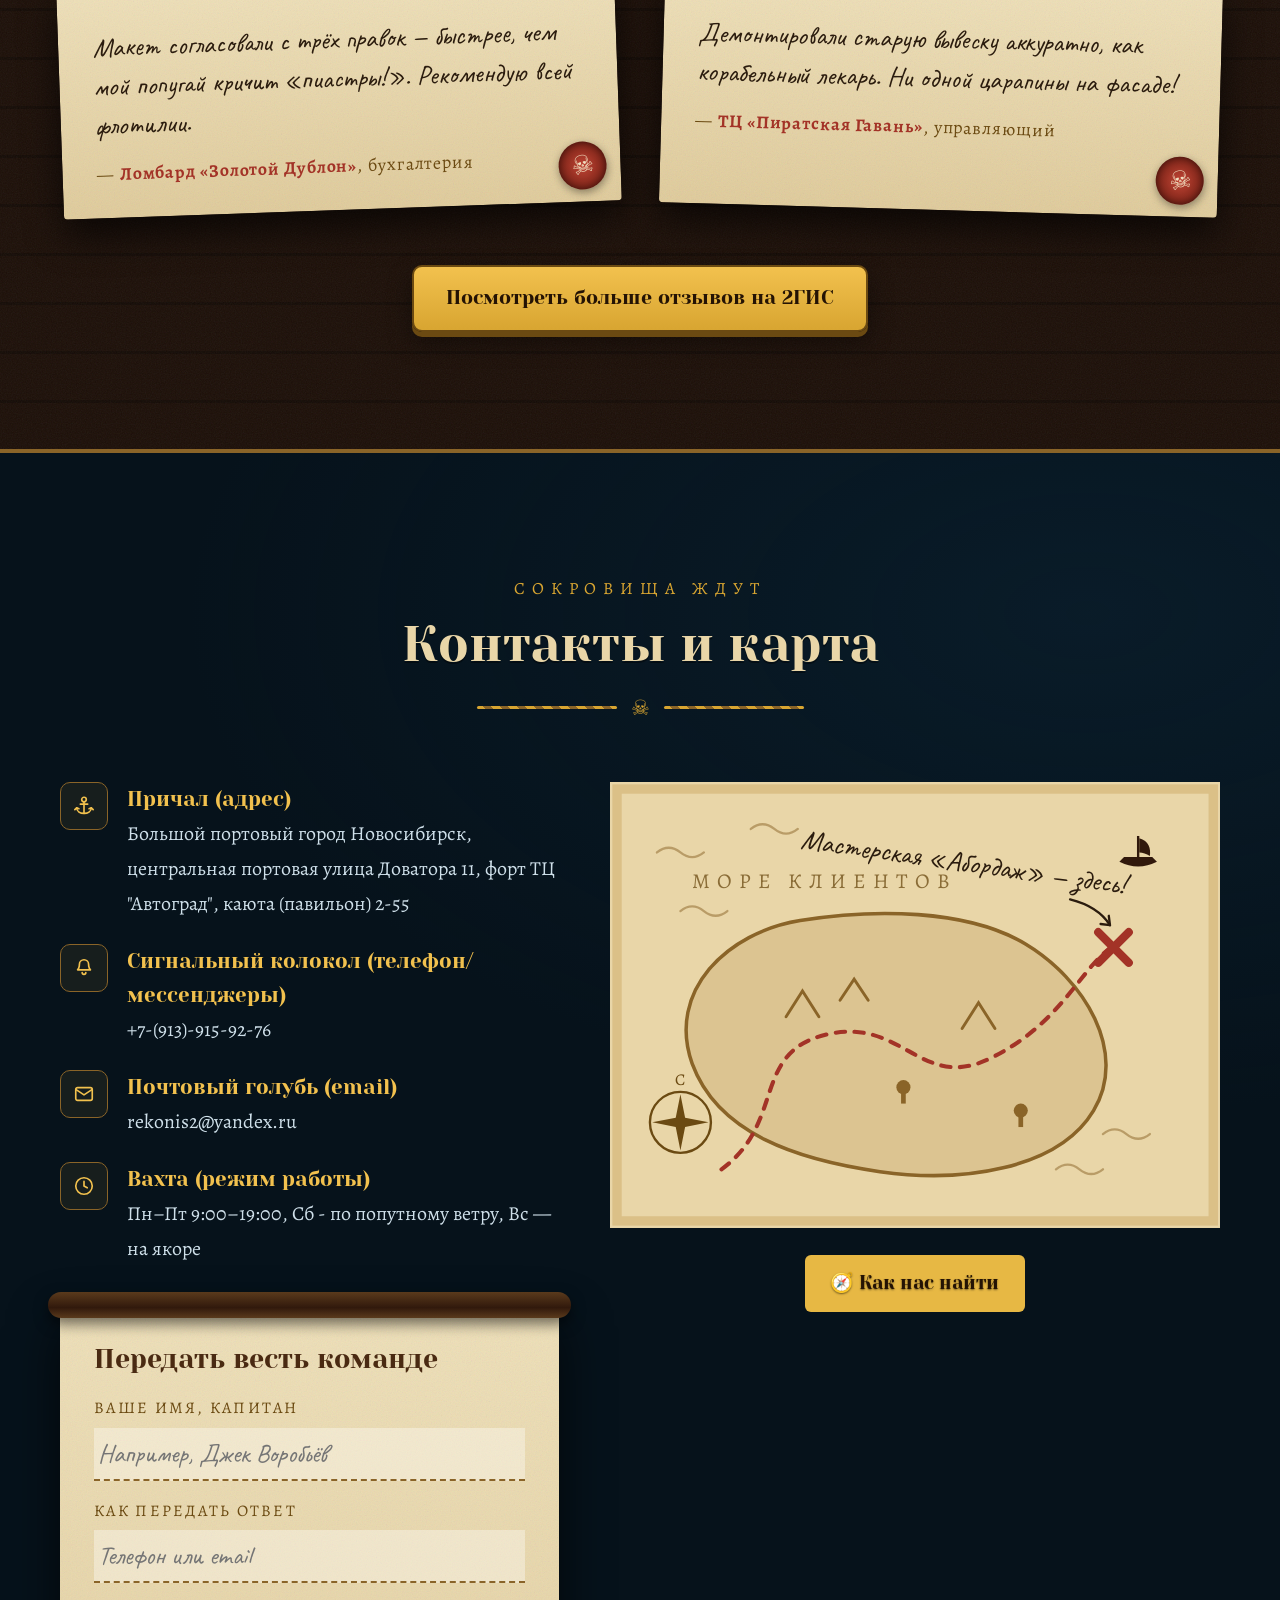
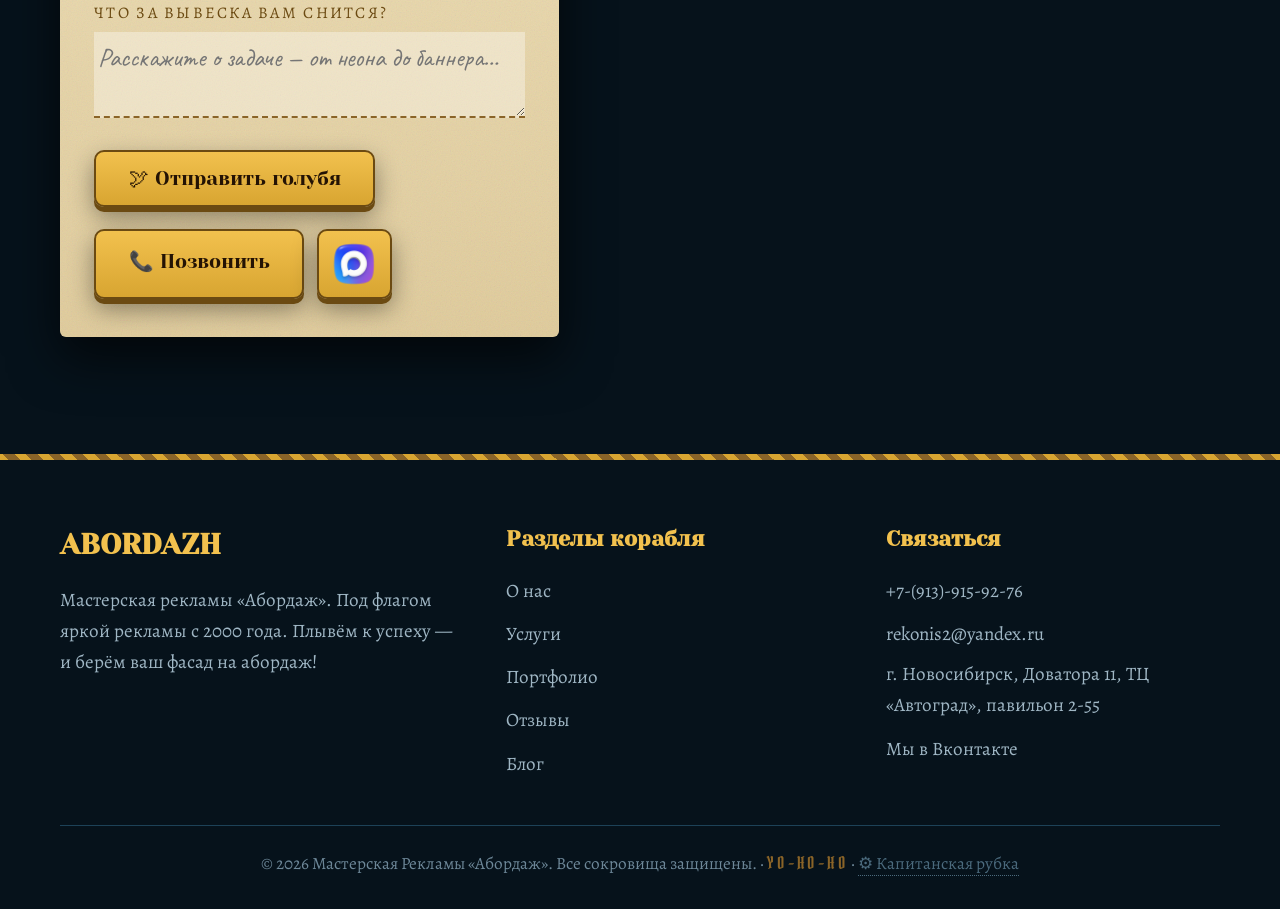
==== commit 27cc5537: "megafix" ====
--- a/index.html
+++ b/index.html
@@ -133,32 +133,32 @@
       <a href="https://vk.ru/rekonis">Жми и увидишь плоды наших походов<br>И тех, чье доверие мы заслужили</a>
     </div>
     <div class="works">
-      <a href="#" target="_blank" class="work reveal">
+      <a href="https://vk.ru/album-48118877_310527486" target="_blank" class="work reveal">
         <span class="tag">Неон</span>
         <div class="scene scene-brick"><div class="sign neon-pink">Кофейня<br>«Летучий Голландец»</div></div>
         <div class="work-cap"><h3>Операция «Призрак в неоне»</h3><p>Неоновая вывеска для кофейни. Светится призрачным розовым — прохожие сворачивают, как заколдованные.</p></div>
       </a>
-      <a href="#" target="_blank" class="work reveal d1">
+      <a href="https://vk.ru/album-48118877_310527465" target="_blank" class="work reveal d1">
         <span class="tag">Световые буквы</span>
         <div class="scene scene-wood"><div class="sign sign-letters">ТАВЕРНА</div></div>
         <div class="work-cap"><h3>«Золото для Таверны»</h3><p>Объёмные световые буквы для таверны «Семь Футов». Видно с другой стороны гавани.</p></div>
       </a>
-      <a href="#" target="_blank" class="work reveal d2">
+      <a href="https://vk.ru/album-48118877_310527505" target="_blank" class="work reveal d2">
         <span class="tag">Световой короб</span>
         <div class="scene scene-night"><div class="sign lightbox">✚ АПТЕКА<small>МАЯК ЗДОРОВЬЯ · 24</small></div></div>
         <div class="work-cap"><h3>«Маяк здоровья»</h3><p>Лайтбокс для круглосуточной аптеки: спасает в ночном море простуды и кашля.</p></div>
       </a>
-      <a href="#" target="_blank" class="work reveal">
+      <a href="https://vk.ru/album-48118877_310527565" target="_blank" class="work reveal">
         <span class="tag">Баннер</span>
         <div class="scene scene-night"><div class="sign banner-sign">АКЦИЯ! СУПЕРЦЕНЫ<br>из бухты сокровищ</div></div>
         <div class="work-cap"><h3>«Парус скидок»</h3><p>Баннер для «Абордаж-Маркета». Натянули за один прилив!</p></div>
       </a>
-      <a href="#" target="_blank" class="work reveal d1">
+      <a href="https://vk.ru/album-48118877_310527596" target="_blank" class="work reveal d1">
         <span class="tag">Наклейки</span>
         <div class="scene scene-brick"><div class="sign sticker">ПИЦЦА<br>«ЧЁРНАЯ МЕТКА»</div></div>
         <div class="work-cap"><h3>«Метка пиццерии»</h3><p>Серия наклеек и табличка для пиццерии: клеится намертво, как слава о вкусной пицце.</p></div>
       </a>
-      <a href="#" target="_blank" class="work reveal d2">
+      <a href="https://vk.ru/album-48118877_310527640" target="_blank" class="work reveal d2">
         <span class="tag">Реконструкция</span>
         <img class="srv-img-compare" src="img/repair-compare.jpg" alt="Ремонт и реконструкция вывесок: до и после">
         <div class="work-cap"><h3>«Сокровища Дублона»</h3><p>Отремонтировали собственную вывеску до золотого блеска — и берёмся за любые другие. После нас они сияют, как свежий улов дублонов!</p></div>
--- a/css/style.css
+++ b/css/style.css
@@ -327,8 +327,8 @@
     display: inline-block;
     font-family: 'Yeseva One', serif;
     font-size: 1.05rem;
-    color: #d4e4eb;
-    background: #927226;
+    color: #241304;
+    background: #e7b844;
     border: none;
     border-radius: 6px;
     padding: 0.7rem 1.4rem;
@@ -340,6 +340,6 @@
 
 .btn-map-route:hover {
     background: rgba(216, 165, 49, 0.25);
-    color: #e8f0f5;
+    color: #241304;
     transform: translateY(-2px);
 }
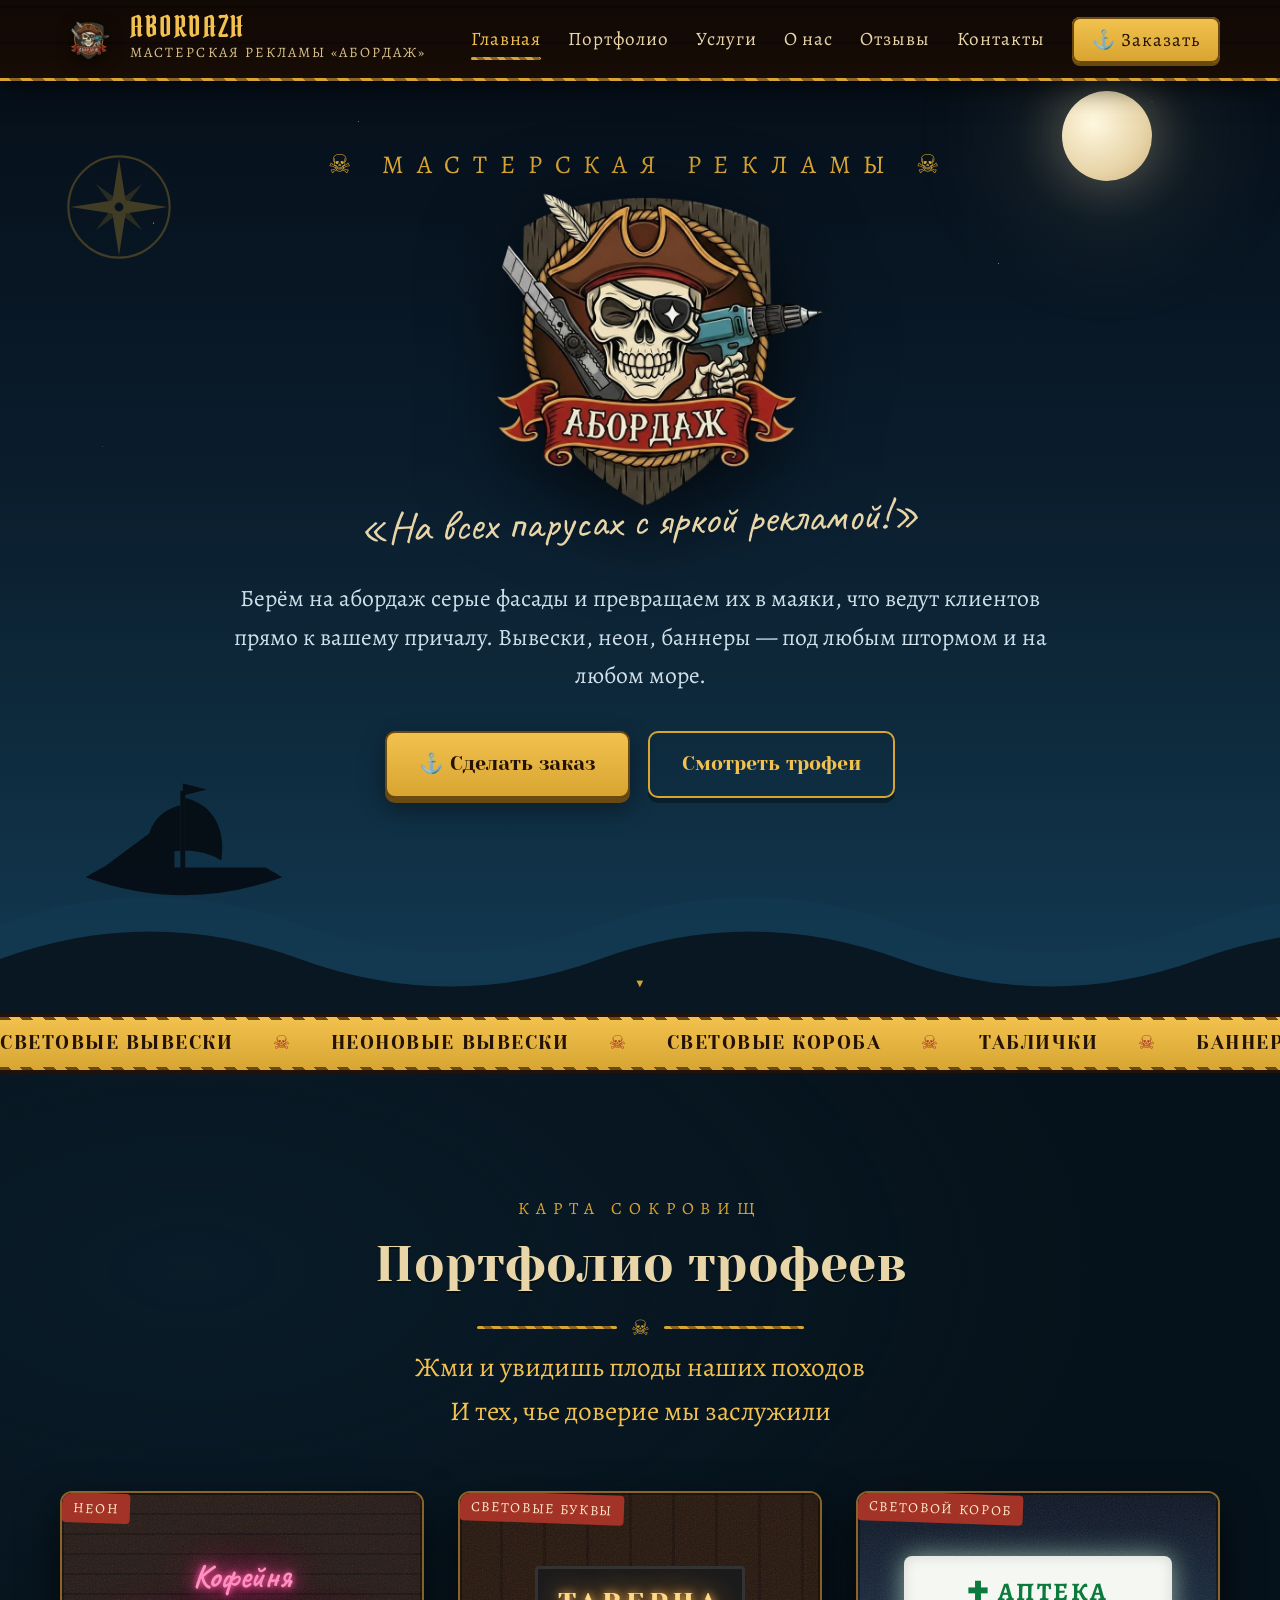
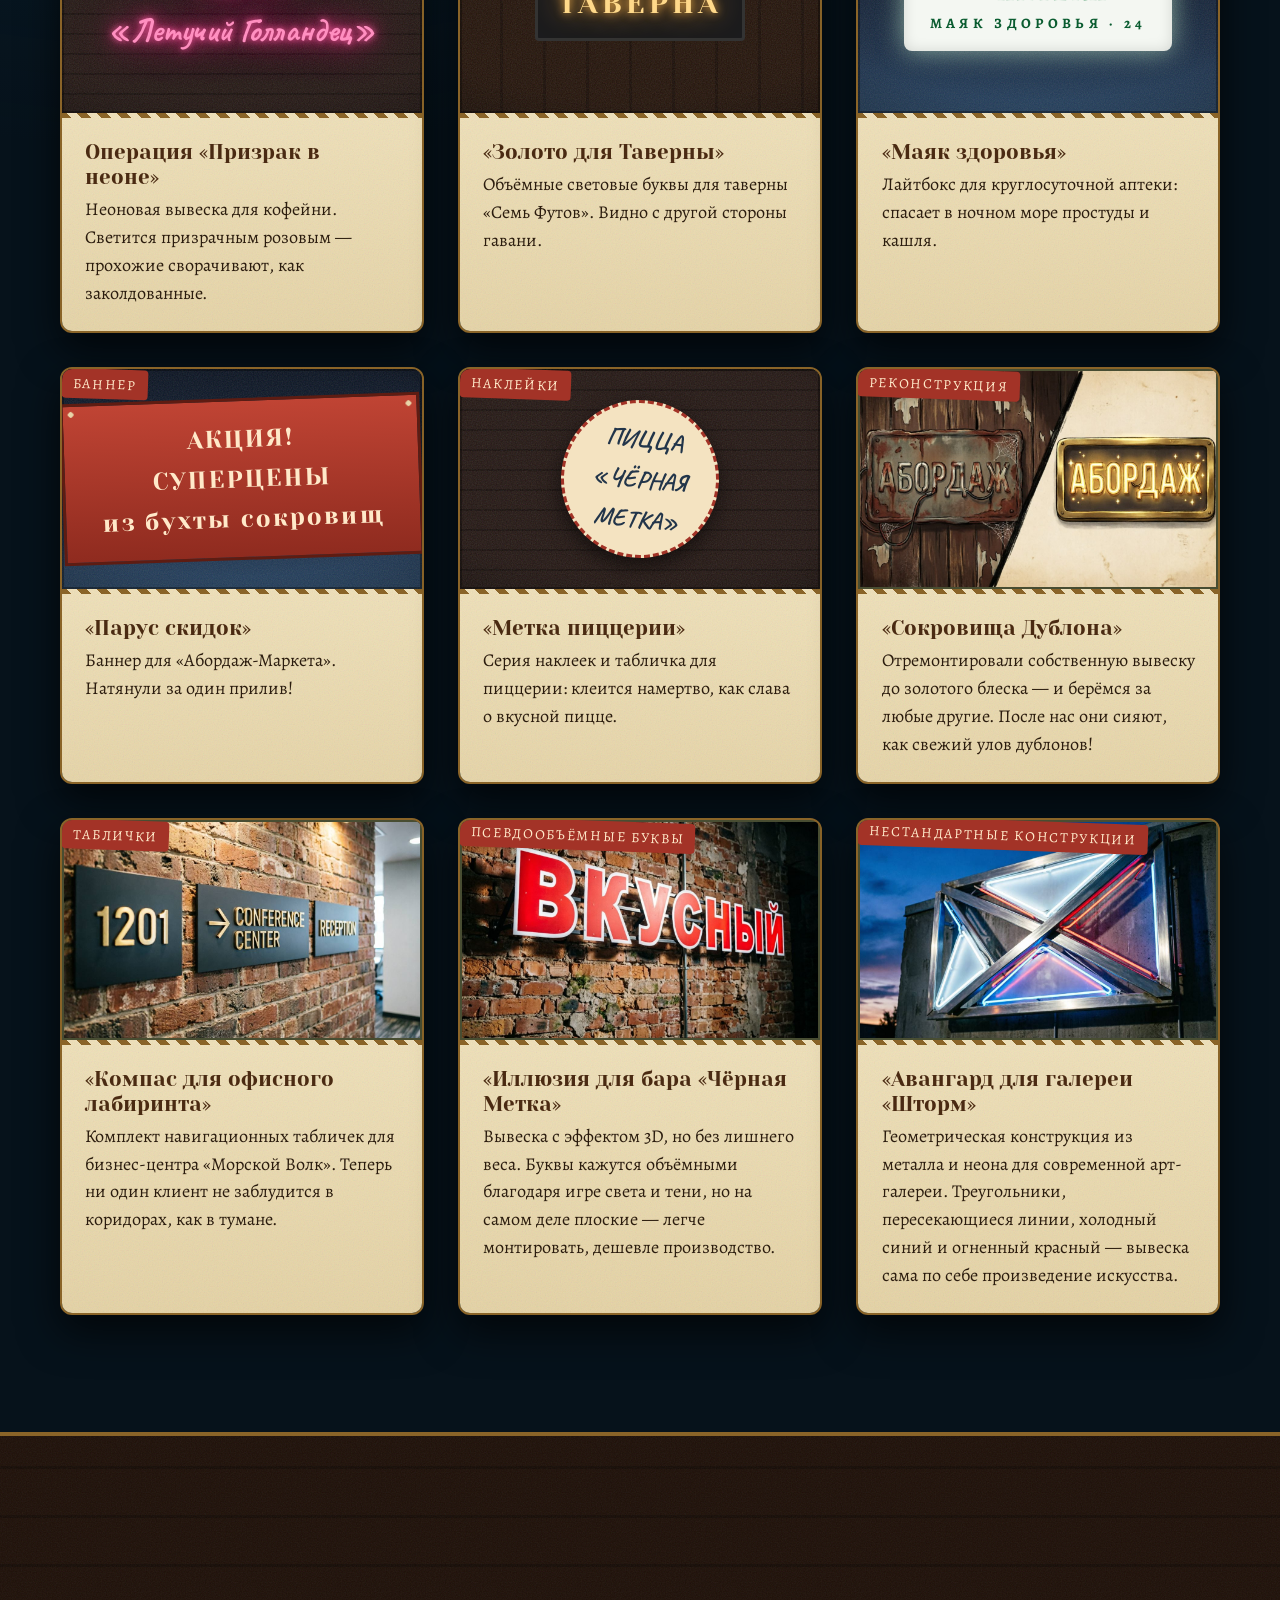
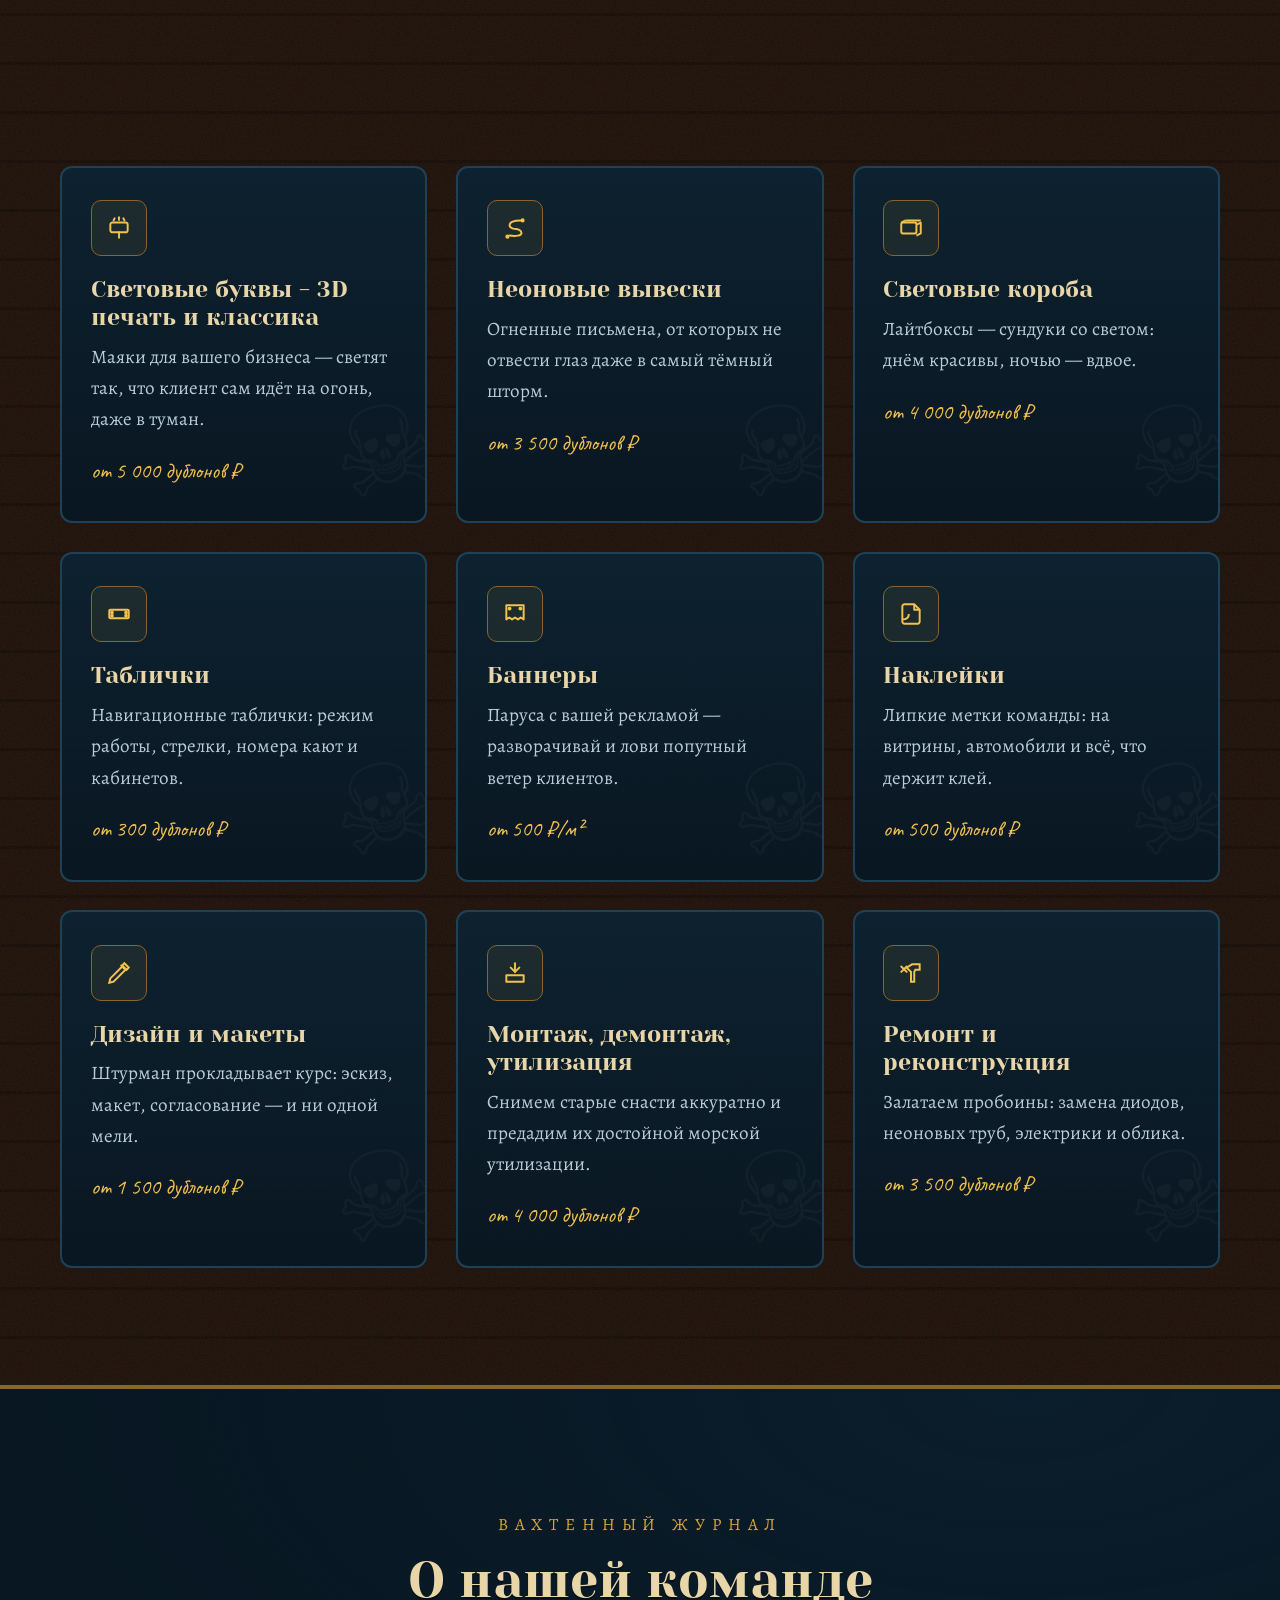
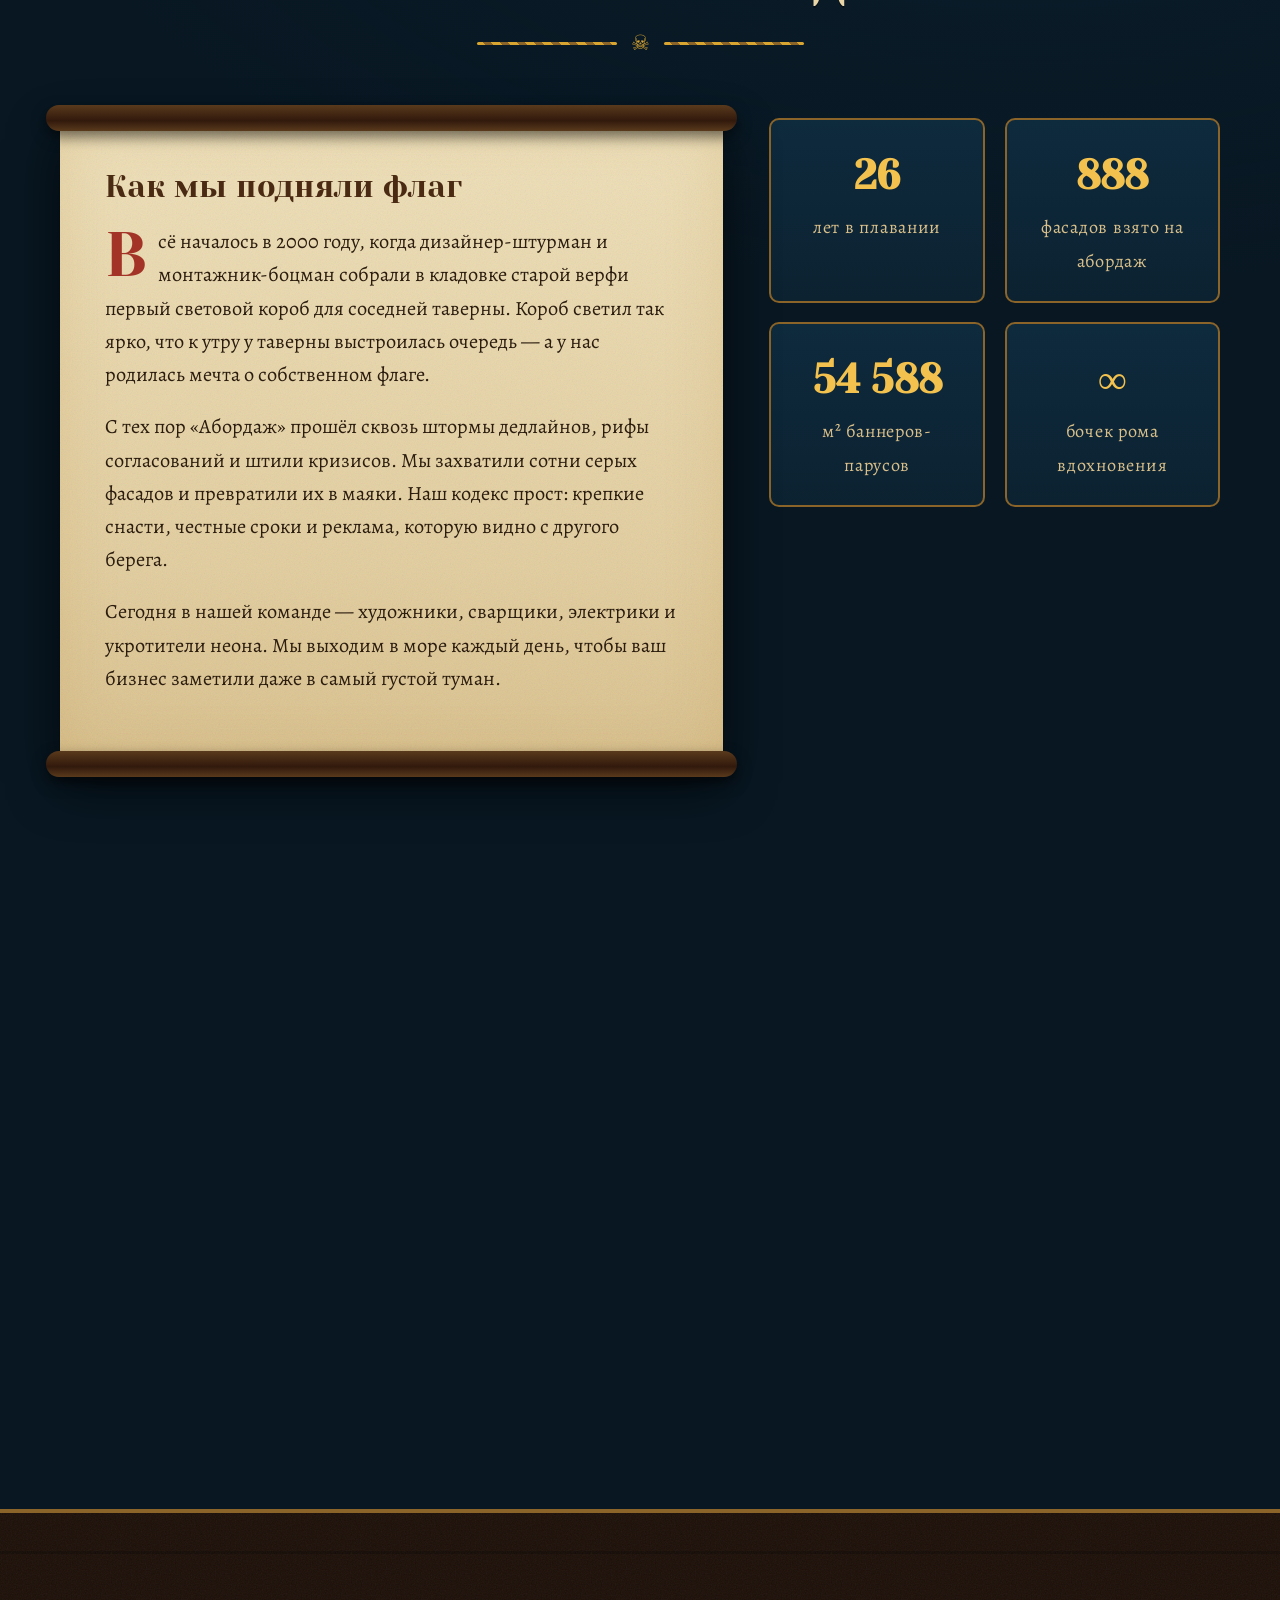
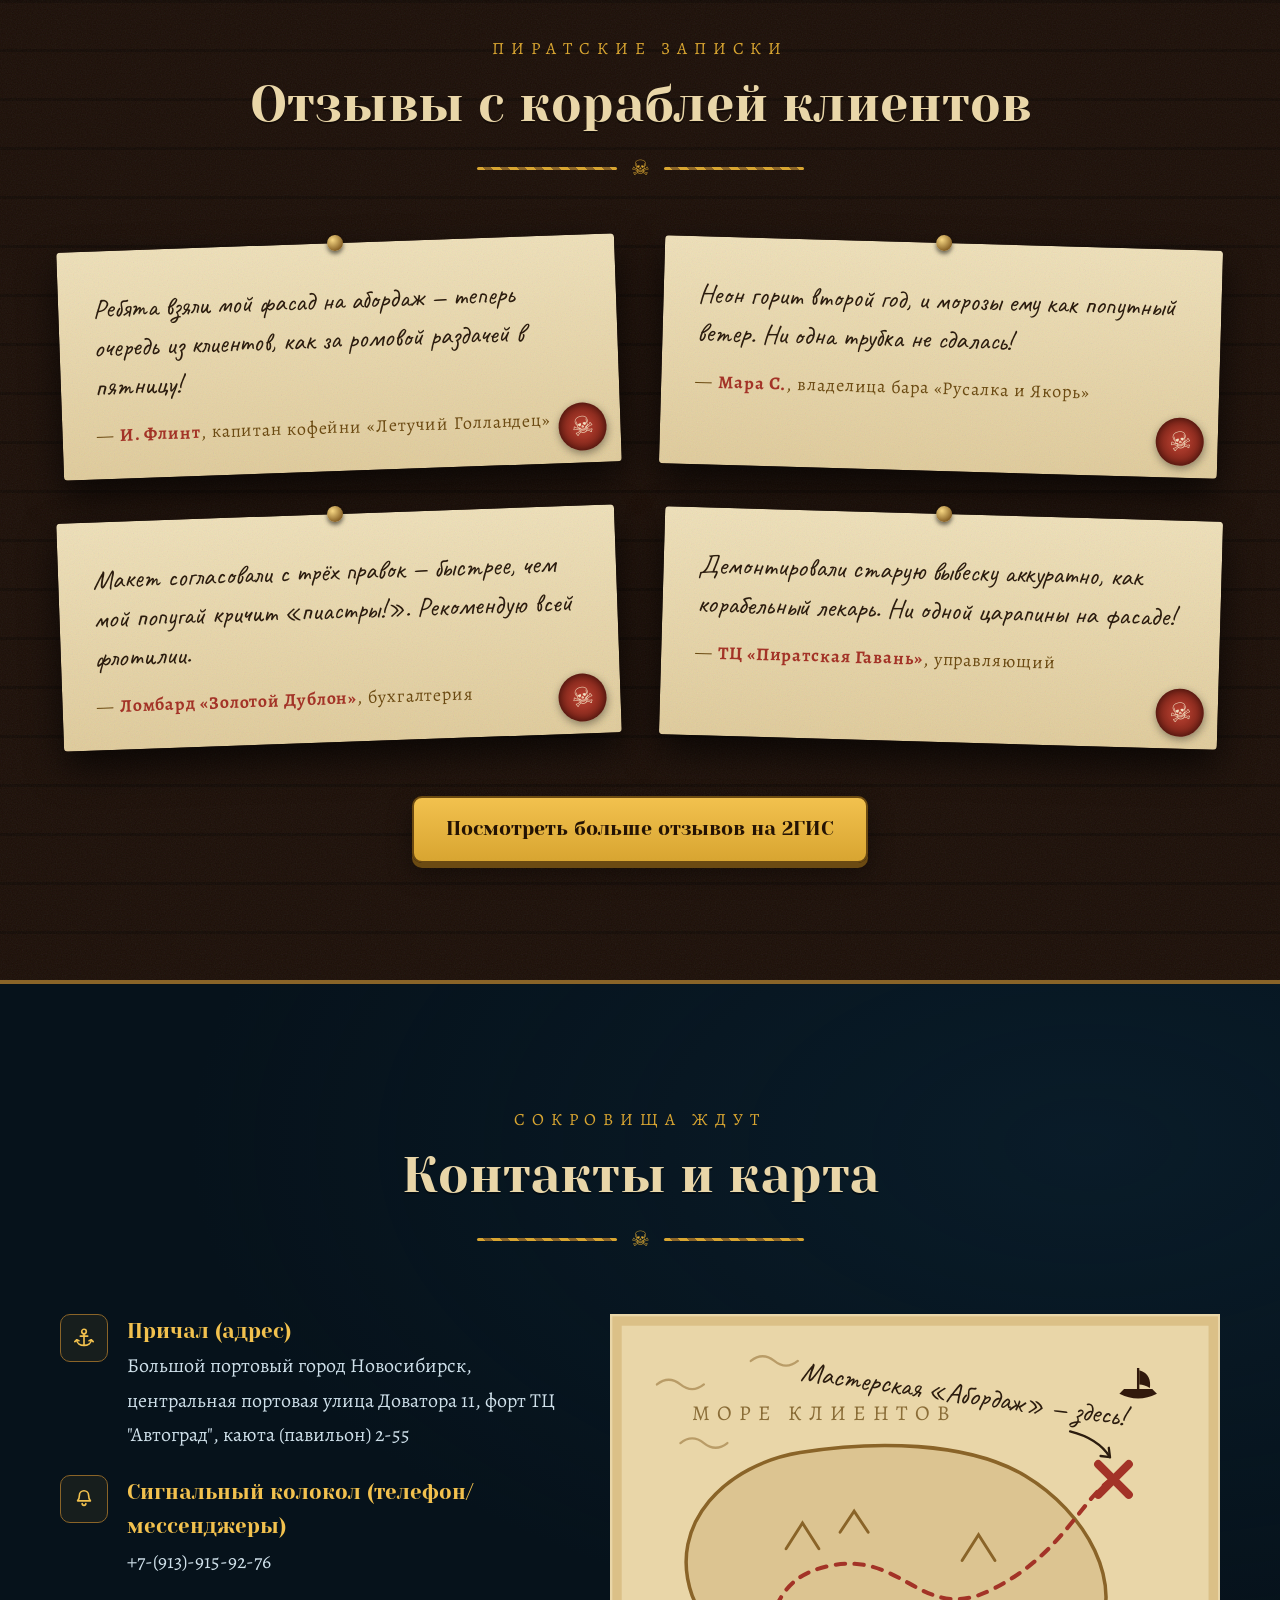
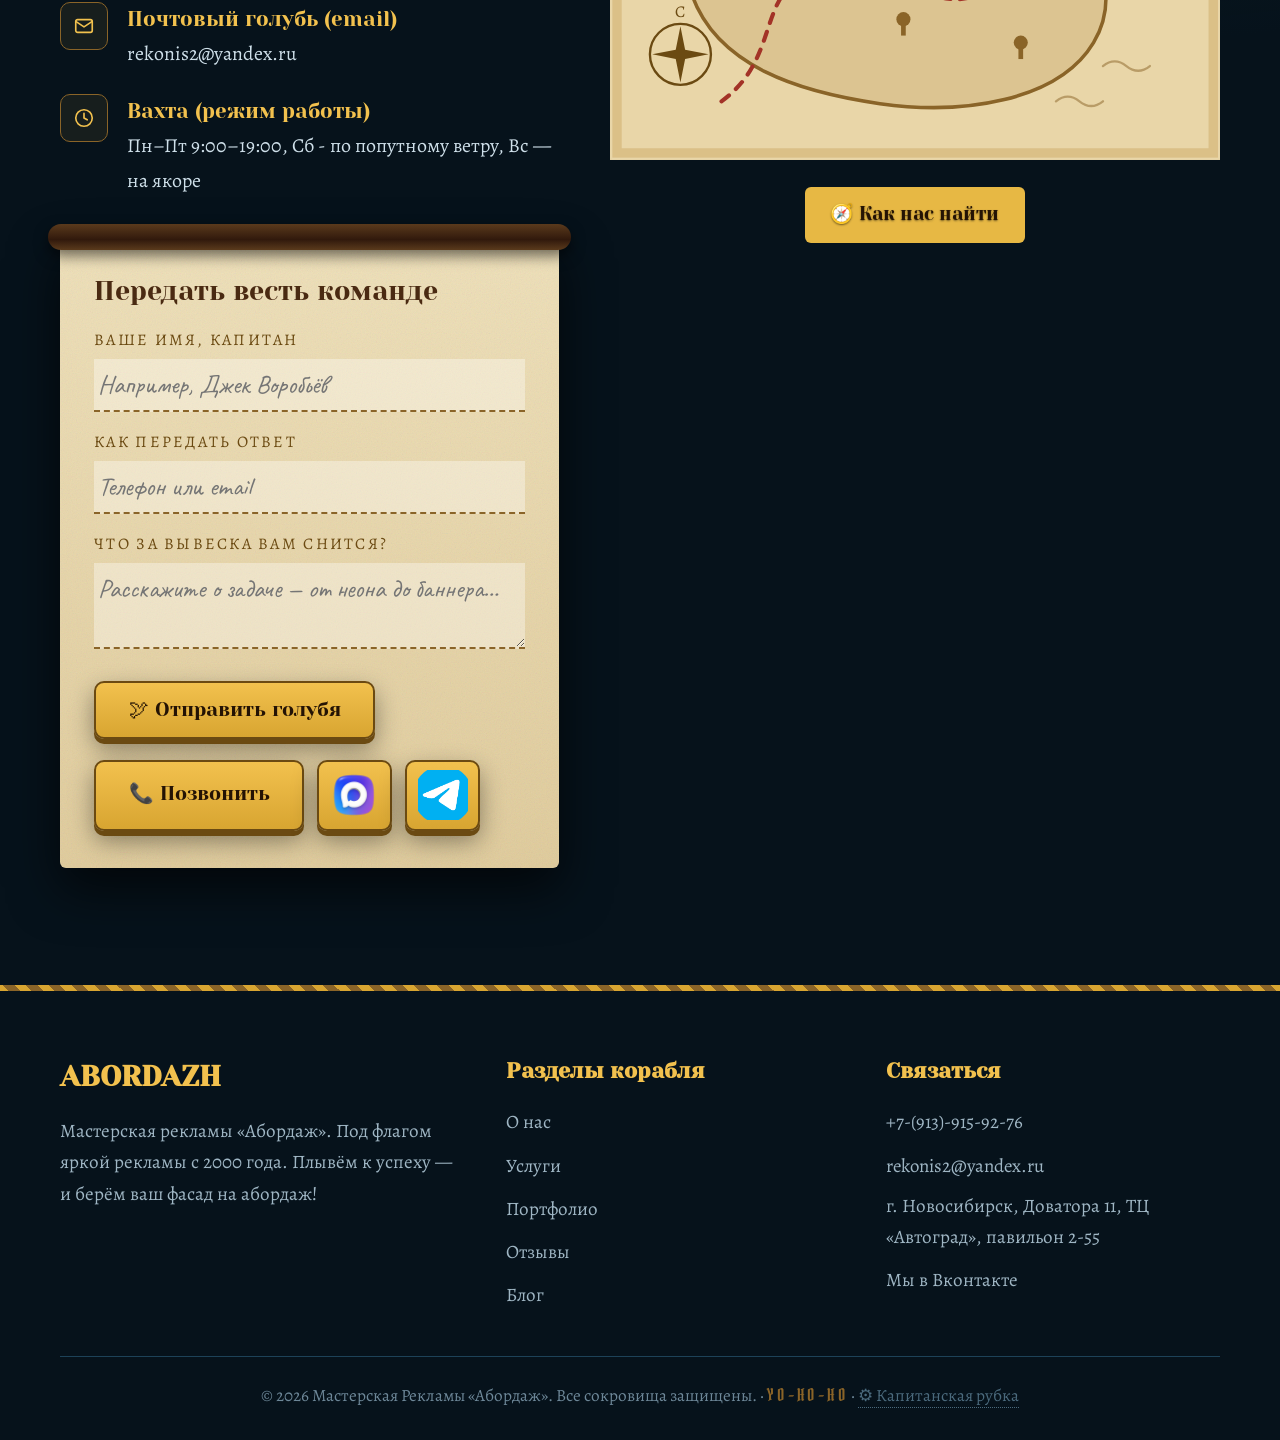
==== commit 8f373716: "new" ====
--- a/index.html
+++ b/index.html
@@ -26,8 +26,8 @@
     <button class="burger" id="burger" aria-label="Меню" aria-expanded="false"><span></span><span></span><span></span></button>
     <ul class="menu" id="menu">
       <li><a href="#home">Главная</a></li>
+      <li><a href="#portfolio">Портфолио</a></li>
       <li><a href="#services">Услуги</a></li>
-      <li><a href="#portfolio">Портфолио</a></li>
       <li><a href="#about">О&nbsp;нас</a></li>
       <li><a href="#reviews">Отзывы</a></li>
       <li><a href="#contacts">Контакты</a></li>
@@ -92,6 +92,65 @@
   </div>
 </div>
 
+<!-- ПОРТФОЛИО -->
+<section class="portfolio" id="portfolio">
+  <div class="container">
+    <div class="sec-head reveal">
+      <span class="overline">карта сокровищ</span>
+      <h2>Портфолио трофеев</h2>
+      <div class="orn"><span></span>☠<span></span></div>
+      <a href="https://vk.ru/rekonis">Жми и увидишь плоды наших походов<br>И тех, чье доверие мы заслужили</a>
+    </div>
+    <div class="works">
+      <a href="https://vk.ru/album-48118877_310527486" target="_blank" class="work reveal">
+        <span class="tag">Неон</span>
+        <div class="scene scene-brick"><div class="sign neon-pink">Кофейня<br>«Летучий Голландец»</div></div>
+        <div class="work-cap"><h3>Операция «Призрак в неоне»</h3><p>Неоновая вывеска для кофейни. Светится призрачным розовым — прохожие сворачивают, как заколдованные.</p></div>
+      </a>
+      <a href="https://vk.ru/album-48118877_310527465" target="_blank" class="work reveal d1">
+        <span class="tag">Световые буквы</span>
+        <div class="scene scene-wood"><div class="sign sign-letters">ТАВЕРНА</div></div>
+        <div class="work-cap"><h3>«Золото для Таверны»</h3><p>Объёмные световые буквы для таверны «Семь Футов». Видно с другой стороны гавани.</p></div>
+      </a>
+      <a href="https://vk.ru/album-48118877_310527505" target="_blank" class="work reveal d2">
+        <span class="tag">Световой короб</span>
+        <div class="scene scene-night"><div class="sign lightbox">✚ АПТЕКА<small>МАЯК ЗДОРОВЬЯ · 24</small></div></div>
+        <div class="work-cap"><h3>«Маяк здоровья»</h3><p>Лайтбокс для круглосуточной аптеки: спасает в ночном море простуды и кашля.</p></div>
+      </a>
+      <a href="https://vk.ru/album-48118877_310527565" target="_blank" class="work reveal">
+        <span class="tag">Баннер</span>
+        <div class="scene scene-night"><div class="sign banner-sign">АКЦИЯ! СУПЕРЦЕНЫ<br>из бухты сокровищ</div></div>
+        <div class="work-cap"><h3>«Парус скидок»</h3><p>Баннер для «Абордаж-Маркета». Натянули за один прилив!</p></div>
+      </a>
+      <a href="https://vk.ru/album-48118877_310527596" target="_blank" class="work reveal d1">
+        <span class="tag">Наклейки</span>
+        <div class="scene scene-brick"><div class="sign sticker">ПИЦЦА<br>«ЧЁРНАЯ МЕТКА»</div></div>
+        <div class="work-cap"><h3>«Метка пиццерии»</h3><p>Серия наклеек и табличка для пиццерии: клеится намертво, как слава о вкусной пицце.</p></div>
+      </a>
+      <a href="https://vk.ru/album-48118877_310527640" target="_blank" class="work reveal d2">
+        <span class="tag">Реконструкция</span>
+        <img class="srv-img-compare" src="img/repair-compare.jpg" alt="Ремонт и реконструкция вывесок: до и после">
+        <div class="work-cap"><h3>«Сокровища Дублона»</h3><p>Отремонтировали собственную вывеску до золотого блеска — и берёмся за любые другие. После нас они сияют, как свежий улов дублонов!</p></div>
+      </a>
+      <a href="https://vk.ru/album-48118877_310527526" target="_blank" class="work reveal d2">
+        <span class="tag">Таблички</span>
+        <img class="srv-img-compare" src="img/signs.jpg" alt="Таблички">
+        <div class="work-cap"><h3>«Компас для офисного лабиринта»</h3><p>Комплект навигационных табличек для бизнес-центра «Морской Волк». Теперь ни один клиент не заблудится в коридорах, как в тумане.</p></div>
+      </a>
+      <a href="https://vk.ru/album-48118877_310567511" target="_blank" class="work reveal d2">
+        <span class="tag">Псевдообъёмные буквы</span>
+        <img class="srv-img-compare" src="img/pseudo-volume-letters.jpg" alt="Псевдообъёмные буквы">
+        <div class="work-cap"><h3>«Иллюзия для бара «Чёрная Метка»</h3><p>Вывеска с эффектом 3D, но без лишнего веса. Буквы кажутся объёмными благодаря игре света и тени, но на самом деле плоские — легче монтировать, дешевле производство.</p></div>
+      </a>
+      <a href="https://vk.ru/album-48118877_310612294" target="_blank" class="work reveal d2">
+        <span class="tag">Нестандартные конструкции</span>
+        <img class="srv-img-compare" src="img/notstanddsg.jpg" alt="Нестандартные конструкции">
+        <div class="work-cap"><h3>«Авангард для галереи «Шторм»</h3><p>Геометрическая конструкция из металла и неона для современной арт-галереи. Треугольники, пересекающиеся линии, холодный синий и огненный красный — вывеска сама по себе произведение искусства.</p></div>
+      </a>
+    </div>
+  </div>
+</section>
+
 <!-- УСЛУГИ -->
 <section class="services" id="services">
   <div class="container">
@@ -123,49 +182,6 @@
   </div>
 </section>
 
-<!-- ПОРТФОЛИО -->
-<section class="portfolio" id="portfolio">
-  <div class="container">
-    <div class="sec-head reveal">
-      <span class="overline">карта сокровищ</span>
-      <h2>Портфолио трофеев</h2>
-      <div class="orn"><span></span>☠<span></span></div>
-      <a href="https://vk.ru/rekonis">Жми и увидишь плоды наших походов<br>И тех, чье доверие мы заслужили</a>
-    </div>
-    <div class="works">
-      <a href="https://vk.ru/album-48118877_310527486" target="_blank" class="work reveal">
-        <span class="tag">Неон</span>
-        <div class="scene scene-brick"><div class="sign neon-pink">Кофейня<br>«Летучий Голландец»</div></div>
-        <div class="work-cap"><h3>Операция «Призрак в неоне»</h3><p>Неоновая вывеска для кофейни. Светится призрачным розовым — прохожие сворачивают, как заколдованные.</p></div>
-      </a>
-      <a href="https://vk.ru/album-48118877_310527465" target="_blank" class="work reveal d1">
-        <span class="tag">Световые буквы</span>
-        <div class="scene scene-wood"><div class="sign sign-letters">ТАВЕРНА</div></div>
-        <div class="work-cap"><h3>«Золото для Таверны»</h3><p>Объёмные световые буквы для таверны «Семь Футов». Видно с другой стороны гавани.</p></div>
-      </a>
-      <a href="https://vk.ru/album-48118877_310527505" target="_blank" class="work reveal d2">
-        <span class="tag">Световой короб</span>
-        <div class="scene scene-night"><div class="sign lightbox">✚ АПТЕКА<small>МАЯК ЗДОРОВЬЯ · 24</small></div></div>
-        <div class="work-cap"><h3>«Маяк здоровья»</h3><p>Лайтбокс для круглосуточной аптеки: спасает в ночном море простуды и кашля.</p></div>
-      </a>
-      <a href="https://vk.ru/album-48118877_310527565" target="_blank" class="work reveal">
-        <span class="tag">Баннер</span>
-        <div class="scene scene-night"><div class="sign banner-sign">АКЦИЯ! СУПЕРЦЕНЫ<br>из бухты сокровищ</div></div>
-        <div class="work-cap"><h3>«Парус скидок»</h3><p>Баннер для «Абордаж-Маркета». Натянули за один прилив!</p></div>
-      </a>
-      <a href="https://vk.ru/album-48118877_310527596" target="_blank" class="work reveal d1">
-        <span class="tag">Наклейки</span>
-        <div class="scene scene-brick"><div class="sign sticker">ПИЦЦА<br>«ЧЁРНАЯ МЕТКА»</div></div>
-        <div class="work-cap"><h3>«Метка пиццерии»</h3><p>Серия наклеек и табличка для пиццерии: клеится намертво, как слава о вкусной пицце.</p></div>
-      </a>
-      <a href="https://vk.ru/album-48118877_310527640" target="_blank" class="work reveal d2">
-        <span class="tag">Реконструкция</span>
-        <img class="srv-img-compare" src="img/repair-compare.jpg" alt="Ремонт и реконструкция вывесок: до и после">
-        <div class="work-cap"><h3>«Сокровища Дублона»</h3><p>Отремонтировали собственную вывеску до золотого блеска — и берёмся за любые другие. После нас они сияют, как свежий улов дублонов!</p></div>
-      </a>
-    </div>
-  </div>
-</section>
 
 <!-- О НАС -->
 <section class="about" id="about">
@@ -287,6 +303,11 @@
               <span class="max-ico"><img src="img/max.png" alt=""></span>
             </a>
             </a>
+            <a class="btn max-btn" href="https://t.me/rekonis" target="_blank" rel="noopener"
+              aria-label="Написать в Telegram" title="Написать в Telegram">
+              <span class="max-ico"><img src="img/tg.png" alt=""></span>
+            </a>
+            </a>
           </div>
           <div class="form-ok" id="formOk">Голубь выпущен! Весть записана в судовой журнал — ответим в течение одного прилива. ⚓</div>
         </form>
